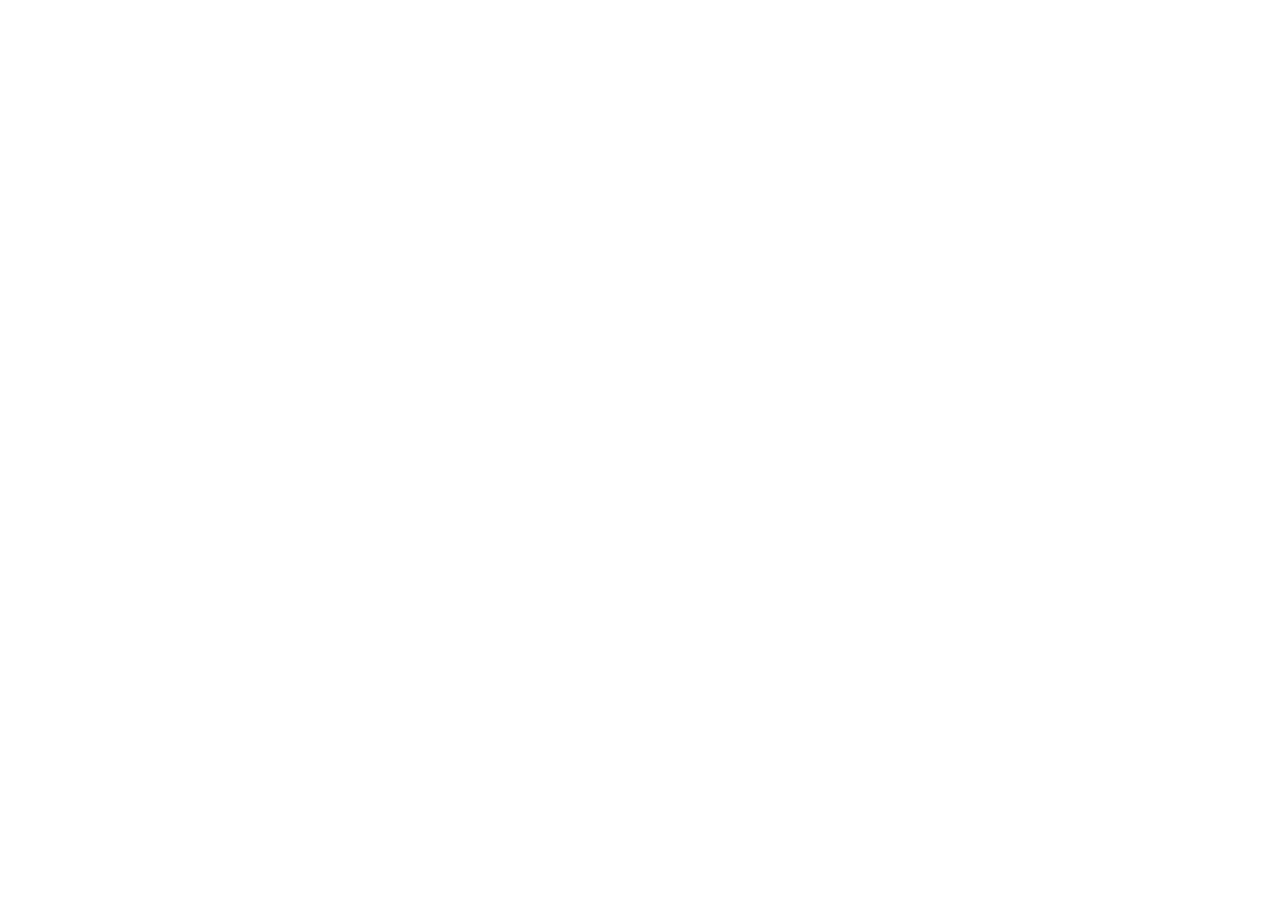
==== docs/index.html @ 5c98b1a0 "first add" ====
<!DOCTYPE html><html lang="ru"><head><meta charset="UTF-8"><meta name="viewport" content="width=device-width,initial-scale=1"><meta http-equiv="X-UA-Compatible" content="ie=edge"><title>Portfolio</title><meta name="title" content="Мое портфолио"><meta name="description" content="Здесь вы сможете ознакомиться с моими работами и узнать больше обо мне"><!-- Open Graph / Facebook --><meta property="og:type" content="website"><meta property="og:url" content="https://metatags.io/"><meta property="og:title" content="Мое портфолио"><meta property="og:description" content="Здесь вы сможете ознакомиться с моими работами и узнать больше обо мне"><meta property="og:image" content="https://metatags.io/assets/meta-tags-16a33a6a8531e519cc0936fbba0ad904e52d35f34a46c97a2c9f6f7dd7d336f2.png"><!-- Twitter --><meta property="twitter:card" content="summary_large_image"><meta property="twitter:url" content="https://metatags.io/"><meta property="twitter:title" content="Мое портфолио"><meta property="twitter:description" content="Здесь вы сможете ознакомиться с моими работами и узнать больше обо мне"><meta property="twitter:image" content="https://metatags.io/assets/meta-tags-16a33a6a8531e519cc0936fbba0ad904e52d35f34a46c97a2c9f6f7dd7d336f2.png"><!-- Favicon  --><link rel="apple-touch-icon" sizes="57x57" href="icons/favicon//apple-icon-57x57.png"><link rel="apple-touch-icon" sizes="60x60" href="icons/favicon//apple-icon-60x60.png"><link rel="apple-touch-icon" sizes="72x72" href="icons/favicon//apple-icon-72x72.png"><link rel="apple-touch-icon" sizes="76x76" href="icons/favicon//apple-icon-76x76.png"><link rel="apple-touch-icon" sizes="114x114" href="icons/favicon//apple-icon-114x114.png"><link rel="apple-touch-icon" sizes="120x120" href="icons/favicon//apple-icon-120x120.png"><link rel="apple-touch-icon" sizes="144x144" href="icons/favicon//apple-icon-144x144.png"><link rel="apple-touch-icon" sizes="152x152" href="icons/favicon//apple-icon-152x152.png"><link rel="apple-touch-icon" sizes="180x180" href="icons/favicon//apple-icon-180x180.png"><link rel="icon" type="image/png" sizes="192x192" href="icons/favicon//android-icon-192x192.png"><link rel="icon" type="image/png" sizes="32x32" href="icons/favicon//favicon-32x32.png"><link rel="icon" type="image/png" sizes="96x96" href="icons/favicon//favicon-96x96.png"><link rel="icon" type="image/png" sizes="16x16" href="icons/favicon//favicon-16x16.png"><link rel="manifest" href="icons/favicon//manifest.json"><meta name="msapplication-TileColor" content="#ffffff"><meta name="msapplication-TileImage" content="icons/favicon//ms-icon-144x144.png"><meta name="theme-color" content="#ffffff"><link rel="stylesheet" href="css/style.min.css"></head><body><script src="js/script.js"></script></body></html>
---- docs/css/style.min.css ----
/*!
 * Bootstrap Reboot v4.3.1 (https://getbootstrap.com/)
 * Copyright 2011-2019 The Bootstrap Authors
 * Copyright 2011-2019 Twitter, Inc.
 * Licensed under MIT (https://github.com/twbs/bootstrap/blob/master/LICENSE)
 * Forked from Normalize.css, licensed MIT (https://github.com/necolas/normalize.css/blob/master/LICENSE.md)
 */@import url(https://fonts.googleapis.com/css2?family=Poppins:wght@500;700&display=swap);*,::after,::before{box-sizing:border-box}html{font-family:sans-serif;line-height:1.15;-webkit-text-size-adjust:100%;-webkit-tap-highlight-color:transparent}article,aside,figcaption,figure,footer,header,hgroup,main,nav,section{display:block}body{margin:0;font-family:-apple-system,BlinkMacSystemFont,"Segoe UI",Roboto,"Helvetica Neue",Arial,"Noto Sans",sans-serif,"Apple Color Emoji","Segoe UI Emoji","Segoe UI Symbol","Noto Color Emoji";font-size:1rem;font-weight:400;line-height:1.5;color:#212529;text-align:left;background-color:#fff}[tabindex="-1"]:focus{outline:0!important}hr{box-sizing:content-box;height:0;overflow:visible}h1,h2,h3,h4,h5,h6{margin-top:0;margin-bottom:.5rem}p{margin-top:0;margin-bottom:1rem}abbr[data-original-title],abbr[title]{text-decoration:underline;-webkit-text-decoration:underline dotted;text-decoration:underline dotted;cursor:help;border-bottom:0;-webkit-text-decoration-skip-ink:none;text-decoration-skip-ink:none}address{margin-bottom:1rem;font-style:normal;line-height:inherit}dl,ol,ul{margin-top:0;margin-bottom:1rem}ol ol,ol ul,ul ol,ul ul{margin-bottom:0}dt{font-weight:700}dd{margin-bottom:.5rem;margin-left:0}blockquote{margin:0 0 1rem}b,strong{font-weight:bolder}small{font-size:80%}sub,sup{position:relative;font-size:75%;line-height:0;vertical-align:baseline}sub{bottom:-.25em}sup{top:-.5em}a{color:#007bff;text-decoration:none;background-color:transparent}a:hover{color:#0056b3;text-decoration:underline}a:not([href]):not([tabindex]){color:inherit;text-decoration:none}a:not([href]):not([tabindex]):focus,a:not([href]):not([tabindex]):hover{color:inherit;text-decoration:none}a:not([href]):not([tabindex]):focus{outline:0}code,kbd,pre,samp{font-family:SFMono-Regular,Menlo,Monaco,Consolas,"Liberation Mono","Courier New",monospace;font-size:1em}pre{margin-top:0;margin-bottom:1rem;overflow:auto}figure{margin:0 0 1rem}img{vertical-align:middle;border-style:none}svg{overflow:hidden;vertical-align:middle}table{border-collapse:collapse}caption{padding-top:.75rem;padding-bottom:.75rem;color:#6c757d;text-align:left;caption-side:bottom}th{text-align:inherit}label{display:inline-block;margin-bottom:.5rem}button{border-radius:0}button:focus{outline:1px dotted;outline:5px auto -webkit-focus-ring-color}button,input,optgroup,select,textarea{margin:0;font-family:inherit;font-size:inherit;line-height:inherit}button,input{overflow:visible}button,select{text-transform:none}select{word-wrap:normal}[type=button],[type=reset],[type=submit],button{-webkit-appearance:button}[type=button]:not(:disabled),[type=reset]:not(:disabled),[type=submit]:not(:disabled),button:not(:disabled){cursor:pointer}[type=button]::-moz-focus-inner,[type=reset]::-moz-focus-inner,[type=submit]::-moz-focus-inner,button::-moz-focus-inner{padding:0;border-style:none}input[type=checkbox],input[type=radio]{box-sizing:border-box;padding:0}input[type=date],input[type=datetime-local],input[type=month],input[type=time]{-webkit-appearance:listbox}textarea{overflow:auto;resize:vertical}fieldset{min-width:0;padding:0;margin:0;border:0}legend{display:block;width:100%;max-width:100%;padding:0;margin-bottom:.5rem;font-size:1.5rem;line-height:inherit;color:inherit;white-space:normal}progress{vertical-align:baseline}[type=number]::-webkit-inner-spin-button,[type=number]::-webkit-outer-spin-button{height:auto}[type=search]{outline-offset:-2px;-webkit-appearance:none}[type=search]::-webkit-search-decoration{-webkit-appearance:none}::-webkit-file-upload-button{font:inherit;-webkit-appearance:button}output{display:inline-block}summary{display:list-item;cursor:pointer}template{display:none}[hidden]{display:none!important}*{font-family:Poppins,sans-serif;margin:0;padding:0}
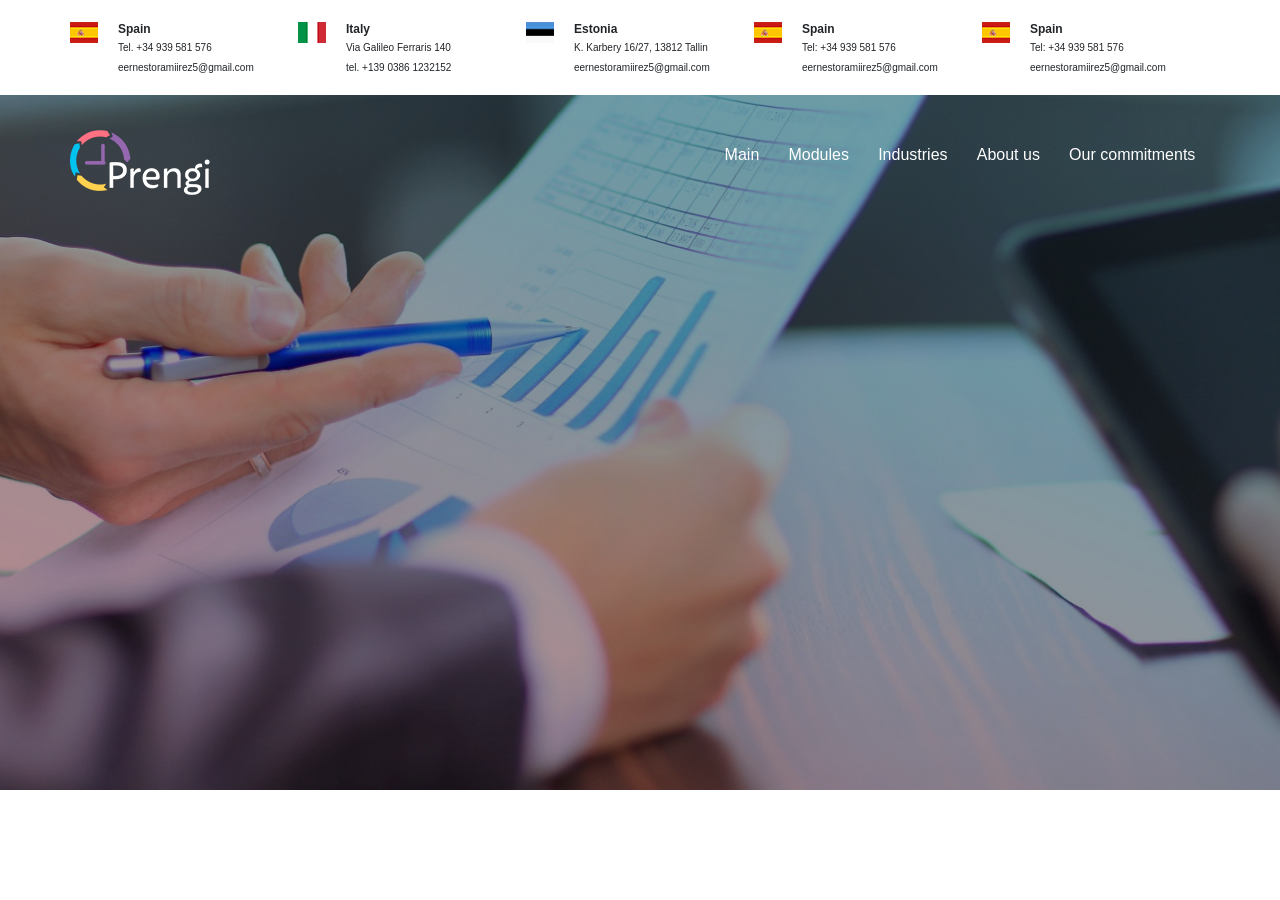
==== commit 641b51e7: "flags+headstart" ====
--- a/docs/index.html
+++ b/docs/index.html
@@ -1 +1 @@
-<!DOCTYPE html><html lang="ru"><head><meta charset="UTF-8"><meta name="viewport" content="width=device-width,initial-scale=1"><meta http-equiv="X-UA-Compatible" content="ie=edge"><title>Portfolio</title><meta name="title" content="Мое портфолио"><meta name="description" content="Здесь вы сможете ознакомиться с моими работами и узнать больше обо мне"><!-- Open Graph / Facebook --><meta property="og:type" content="website"><meta property="og:url" content="https://metatags.io/"><meta property="og:title" content="Мое портфолио"><meta property="og:description" content="Здесь вы сможете ознакомиться с моими работами и узнать больше обо мне"><meta property="og:image" content="https://metatags.io/assets/meta-tags-16a33a6a8531e519cc0936fbba0ad904e52d35f34a46c97a2c9f6f7dd7d336f2.png"><!-- Twitter --><meta property="twitter:card" content="summary_large_image"><meta property="twitter:url" content="https://metatags.io/"><meta property="twitter:title" content="Мое портфолио"><meta property="twitter:description" content="Здесь вы сможете ознакомиться с моими работами и узнать больше обо мне"><meta property="twitter:image" content="https://metatags.io/assets/meta-tags-16a33a6a8531e519cc0936fbba0ad904e52d35f34a46c97a2c9f6f7dd7d336f2.png"><!-- Favicon  --><link rel="apple-touch-icon" sizes="57x57" href="icons/favicon//apple-icon-57x57.png"><link rel="apple-touch-icon" sizes="60x60" href="icons/favicon//apple-icon-60x60.png"><link rel="apple-touch-icon" sizes="72x72" href="icons/favicon//apple-icon-72x72.png"><link rel="apple-touch-icon" sizes="76x76" href="icons/favicon//apple-icon-76x76.png"><link rel="apple-touch-icon" sizes="114x114" href="icons/favicon//apple-icon-114x114.png"><link rel="apple-touch-icon" sizes="120x120" href="icons/favicon//apple-icon-120x120.png"><link rel="apple-touch-icon" sizes="144x144" href="icons/favicon//apple-icon-144x144.png"><link rel="apple-touch-icon" sizes="152x152" href="icons/favicon//apple-icon-152x152.png"><link rel="apple-touch-icon" sizes="180x180" href="icons/favicon//apple-icon-180x180.png"><link rel="icon" type="image/png" sizes="192x192" href="icons/favicon//android-icon-192x192.png"><link rel="icon" type="image/png" sizes="32x32" href="icons/favicon//favicon-32x32.png"><link rel="icon" type="image/png" sizes="96x96" href="icons/favicon//favicon-96x96.png"><link rel="icon" type="image/png" sizes="16x16" href="icons/favicon//favicon-16x16.png"><link rel="manifest" href="icons/favicon//manifest.json"><meta name="msapplication-TileColor" content="#ffffff"><meta name="msapplication-TileImage" content="icons/favicon//ms-icon-144x144.png"><meta name="theme-color" content="#ffffff"><link rel="stylesheet" href="css/style.min.css"></head><body><script src="js/script.js"></script></body></html>+<!DOCTYPE html><html lang="ru"><head><meta charset="UTF-8"><meta name="viewport" content="width=device-width,initial-scale=1"><meta http-equiv="X-UA-Compatible" content="ie=edge"><title>Portfolio</title><meta name="title" content="Мое портфолио"><meta name="description" content="Здесь вы сможете ознакомиться с моими работами и узнать больше обо мне"><!-- Open Graph / Facebook --><meta property="og:type" content="website"><meta property="og:url" content="https://metatags.io/"><meta property="og:title" content="Мое портфолио"><meta property="og:description" content="Здесь вы сможете ознакомиться с моими работами и узнать больше обо мне"><meta property="og:image" content="https://metatags.io/assets/meta-tags-16a33a6a8531e519cc0936fbba0ad904e52d35f34a46c97a2c9f6f7dd7d336f2.png"><!-- Twitter --><meta property="twitter:card" content="summary_large_image"><meta property="twitter:url" content="https://metatags.io/"><meta property="twitter:title" content="Мое портфолио"><meta property="twitter:description" content="Здесь вы сможете ознакомиться с моими работами и узнать больше обо мне"><meta property="twitter:image" content="https://metatags.io/assets/meta-tags-16a33a6a8531e519cc0936fbba0ad904e52d35f34a46c97a2c9f6f7dd7d336f2.png"><!-- Favicon  --><link rel="apple-touch-icon" sizes="57x57" href="icons/favicon//apple-icon-57x57.png"><link rel="apple-touch-icon" sizes="60x60" href="icons/favicon//apple-icon-60x60.png"><link rel="apple-touch-icon" sizes="72x72" href="icons/favicon//apple-icon-72x72.png"><link rel="apple-touch-icon" sizes="76x76" href="icons/favicon//apple-icon-76x76.png"><link rel="apple-touch-icon" sizes="114x114" href="icons/favicon//apple-icon-114x114.png"><link rel="apple-touch-icon" sizes="120x120" href="icons/favicon//apple-icon-120x120.png"><link rel="apple-touch-icon" sizes="144x144" href="icons/favicon//apple-icon-144x144.png"><link rel="apple-touch-icon" sizes="152x152" href="icons/favicon//apple-icon-152x152.png"><link rel="apple-touch-icon" sizes="180x180" href="icons/favicon//apple-icon-180x180.png"><link rel="icon" type="image/png" sizes="192x192" href="icons/favicon//android-icon-192x192.png"><link rel="icon" type="image/png" sizes="32x32" href="icons/favicon//favicon-32x32.png"><link rel="icon" type="image/png" sizes="96x96" href="icons/favicon//favicon-96x96.png"><link rel="icon" type="image/png" sizes="16x16" href="icons/favicon//favicon-16x16.png"><link rel="manifest" href="icons/favicon//manifest.json"><meta name="msapplication-TileColor" content="#ffffff"><meta name="msapplication-TileImage" content="icons/favicon//ms-icon-144x144.png"><meta name="theme-color" content="#ffffff"><link rel="stylesheet" href="css/style.min.css"></head><body><section class="flags"><div class="container"><div class="flags__wrapper"><div class="flags__elem"><div class="flags__img"><img src="img/spain.png" alt="spain"></div><div class="flags__country">Spain</div><div class="flags__info">Tel. +34 939 581 576</div><div class="flags__contacts">eernestoramiirez5@gmail.com</div></div><div class="flags__elem"><div class="flags__img"><img src="img/italy.png" alt="Italy"></div><div class="flags__country">Italy</div><div class="flags__info">Via Galileo Ferraris 140</div><div class="flags__contacts">tel. +139 0386 1232152</div></div><div class="flags__elem"><div class="flags__img"><img src="img/estonia.png" alt="estonia"></div><div class="flags__country">Estonia</div><div class="flags__info">K. Karbery 16/27, 13812 Tallin</div><div class="flags__contacts">eernestoramiirez5@gmail.com</div></div><div class="flags__elem"><div class="flags__img"><img src="img/spain.png" alt="spain"></div><div class="flags__country">Spain</div><div class="flags__info">Tel: +34 939 581 576</div><div class="flags__contacts">eernestoramiirez5@gmail.com</div></div><div class="flags__elem"><div class="flags__img"><img src="img/spain.png" alt="spain"></div><div class="flags__country">Spain</div><div class="flags__info">Tel: +34 939 581 576</div><div class="flags__contacts">eernestoramiirez5@gmail.com</div></div></div></div></section><header class="header"><div class="container"><div class="header__menu"><div class="header__logo"><img src="img/logo.png" alt="logo"></div><ul class="header__nav"><li><a href="#">Main</a></li><li><a href="#">Modules</a></li><li><a href="#">Industries</a></li><li><a href="#">About us</a></li><li><a href="#">Our commitments</a></li></ul></div></div></header><script src="js/script.js"></script></body></html>
--- a/docs/css/style.min.css
+++ b/docs/css/style.min.css
@@ -4,4 +4,4 @@
  * Copyright 2011-2019 Twitter, Inc.
  * Licensed under MIT (https://github.com/twbs/bootstrap/blob/master/LICENSE)
  * Forked from Normalize.css, licensed MIT (https://github.com/necolas/normalize.css/blob/master/LICENSE.md)
- */@import url(https://fonts.googleapis.com/css2?family=Poppins:wght@500;700&display=swap);*,::after,::before{box-sizing:border-box}html{font-family:sans-serif;line-height:1.15;-webkit-text-size-adjust:100%;-webkit-tap-highlight-color:transparent}article,aside,figcaption,figure,footer,header,hgroup,main,nav,section{display:block}body{margin:0;font-family:-apple-system,BlinkMacSystemFont,"Segoe UI",Roboto,"Helvetica Neue",Arial,"Noto Sans",sans-serif,"Apple Color Emoji","Segoe UI Emoji","Segoe UI Symbol","Noto Color Emoji";font-size:1rem;font-weight:400;line-height:1.5;color:#212529;text-align:left;background-color:#fff}[tabindex="-1"]:focus{outline:0!important}hr{box-sizing:content-box;height:0;overflow:visible}h1,h2,h3,h4,h5,h6{margin-top:0;margin-bottom:.5rem}p{margin-top:0;margin-bottom:1rem}abbr[data-original-title],abbr[title]{text-decoration:underline;-webkit-text-decoration:underline dotted;text-decoration:underline dotted;cursor:help;border-bottom:0;-webkit-text-decoration-skip-ink:none;text-decoration-skip-ink:none}address{margin-bottom:1rem;font-style:normal;line-height:inherit}dl,ol,ul{margin-top:0;margin-bottom:1rem}ol ol,ol ul,ul ol,ul ul{margin-bottom:0}dt{font-weight:700}dd{margin-bottom:.5rem;margin-left:0}blockquote{margin:0 0 1rem}b,strong{font-weight:bolder}small{font-size:80%}sub,sup{position:relative;font-size:75%;line-height:0;vertical-align:baseline}sub{bottom:-.25em}sup{top:-.5em}a{color:#007bff;text-decoration:none;background-color:transparent}a:hover{color:#0056b3;text-decoration:underline}a:not([href]):not([tabindex]){color:inherit;text-decoration:none}a:not([href]):not([tabindex]):focus,a:not([href]):not([tabindex]):hover{color:inherit;text-decoration:none}a:not([href]):not([tabindex]):focus{outline:0}code,kbd,pre,samp{font-family:SFMono-Regular,Menlo,Monaco,Consolas,"Liberation Mono","Courier New",monospace;font-size:1em}pre{margin-top:0;margin-bottom:1rem;overflow:auto}figure{margin:0 0 1rem}img{vertical-align:middle;border-style:none}svg{overflow:hidden;vertical-align:middle}table{border-collapse:collapse}caption{padding-top:.75rem;padding-bottom:.75rem;color:#6c757d;text-align:left;caption-side:bottom}th{text-align:inherit}label{display:inline-block;margin-bottom:.5rem}button{border-radius:0}button:focus{outline:1px dotted;outline:5px auto -webkit-focus-ring-color}button,input,optgroup,select,textarea{margin:0;font-family:inherit;font-size:inherit;line-height:inherit}button,input{overflow:visible}button,select{text-transform:none}select{word-wrap:normal}[type=button],[type=reset],[type=submit],button{-webkit-appearance:button}[type=button]:not(:disabled),[type=reset]:not(:disabled),[type=submit]:not(:disabled),button:not(:disabled){cursor:pointer}[type=button]::-moz-focus-inner,[type=reset]::-moz-focus-inner,[type=submit]::-moz-focus-inner,button::-moz-focus-inner{padding:0;border-style:none}input[type=checkbox],input[type=radio]{box-sizing:border-box;padding:0}input[type=date],input[type=datetime-local],input[type=month],input[type=time]{-webkit-appearance:listbox}textarea{overflow:auto;resize:vertical}fieldset{min-width:0;padding:0;margin:0;border:0}legend{display:block;width:100%;max-width:100%;padding:0;margin-bottom:.5rem;font-size:1.5rem;line-height:inherit;color:inherit;white-space:normal}progress{vertical-align:baseline}[type=number]::-webkit-inner-spin-button,[type=number]::-webkit-outer-spin-button{height:auto}[type=search]{outline-offset:-2px;-webkit-appearance:none}[type=search]::-webkit-search-decoration{-webkit-appearance:none}::-webkit-file-upload-button{font:inherit;-webkit-appearance:button}output{display:inline-block}summary{display:list-item;cursor:pointer}template{display:none}[hidden]{display:none!important}*{font-family:Poppins,sans-serif;margin:0;padding:0}+ */@import url(https://fonts.googleapis.com/css2?family=Kanit:ital,wght@0,300;0,800;1,500&display=swap);*,::after,::before{box-sizing:border-box}html{font-family:sans-serif;line-height:1.15;-webkit-text-size-adjust:100%;-webkit-tap-highlight-color:transparent}article,aside,figcaption,figure,footer,header,hgroup,main,nav,section{display:block}body{margin:0;font-family:-apple-system,BlinkMacSystemFont,"Segoe UI",Roboto,"Helvetica Neue",Arial,"Noto Sans",sans-serif,"Apple Color Emoji","Segoe UI Emoji","Segoe UI Symbol","Noto Color Emoji";font-size:1rem;font-weight:400;line-height:1.5;color:#212529;text-align:left;background-color:#fff}[tabindex="-1"]:focus{outline:0!important}hr{box-sizing:content-box;height:0;overflow:visible}h1,h2,h3,h4,h5,h6{margin-top:0;margin-bottom:.5rem}p{margin-top:0;margin-bottom:1rem}abbr[data-original-title],abbr[title]{text-decoration:underline;-webkit-text-decoration:underline dotted;text-decoration:underline dotted;cursor:help;border-bottom:0;-webkit-text-decoration-skip-ink:none;text-decoration-skip-ink:none}address{margin-bottom:1rem;font-style:normal;line-height:inherit}dl,ol,ul{margin-top:0;margin-bottom:1rem}ol ol,ol ul,ul ol,ul ul{margin-bottom:0}dt{font-weight:700}dd{margin-bottom:.5rem;margin-left:0}blockquote{margin:0 0 1rem}b,strong{font-weight:bolder}small{font-size:80%}sub,sup{position:relative;font-size:75%;line-height:0;vertical-align:baseline}sub{bottom:-.25em}sup{top:-.5em}a{color:#007bff;text-decoration:none;background-color:transparent}a:hover{color:#0056b3;text-decoration:underline}a:not([href]):not([tabindex]){color:inherit;text-decoration:none}a:not([href]):not([tabindex]):focus,a:not([href]):not([tabindex]):hover{color:inherit;text-decoration:none}a:not([href]):not([tabindex]):focus{outline:0}code,kbd,pre,samp{font-family:SFMono-Regular,Menlo,Monaco,Consolas,"Liberation Mono","Courier New",monospace;font-size:1em}pre{margin-top:0;margin-bottom:1rem;overflow:auto}figure{margin:0 0 1rem}img{vertical-align:middle;border-style:none}svg{overflow:hidden;vertical-align:middle}table{border-collapse:collapse}caption{padding-top:.75rem;padding-bottom:.75rem;color:#6c757d;text-align:left;caption-side:bottom}th{text-align:inherit}label{display:inline-block;margin-bottom:.5rem}button{border-radius:0}button:focus{outline:1px dotted;outline:5px auto -webkit-focus-ring-color}button,input,optgroup,select,textarea{margin:0;font-family:inherit;font-size:inherit;line-height:inherit}button,input{overflow:visible}button,select{text-transform:none}select{word-wrap:normal}[type=button],[type=reset],[type=submit],button{-webkit-appearance:button}[type=button]:not(:disabled),[type=reset]:not(:disabled),[type=submit]:not(:disabled),button:not(:disabled){cursor:pointer}[type=button]::-moz-focus-inner,[type=reset]::-moz-focus-inner,[type=submit]::-moz-focus-inner,button::-moz-focus-inner{padding:0;border-style:none}input[type=checkbox],input[type=radio]{box-sizing:border-box;padding:0}input[type=date],input[type=datetime-local],input[type=month],input[type=time]{-webkit-appearance:listbox}textarea{overflow:auto;resize:vertical}fieldset{min-width:0;padding:0;margin:0;border:0}legend{display:block;width:100%;max-width:100%;padding:0;margin-bottom:.5rem;font-size:1.5rem;line-height:inherit;color:inherit;white-space:normal}progress{vertical-align:baseline}[type=number]::-webkit-inner-spin-button,[type=number]::-webkit-outer-spin-button{height:auto}[type=search]{outline-offset:-2px;-webkit-appearance:none}[type=search]::-webkit-search-decoration{-webkit-appearance:none}::-webkit-file-upload-button{font:inherit;-webkit-appearance:button}output{display:inline-block}summary{display:list-item;cursor:pointer}template{display:none}[hidden]{display:none!important}*{font-family:Kanit,sans-serif;margin:0;padding:0}*{font-family:Poppins,sans-serif;margin:0;padding:0}.container{width:1140px;margin:0 auto}.flags{min-height:85px;padding:20px 0}.flags__wrapper{display:grid;grid-template-columns:repeat(5,1fr)}.flags__elem{display:grid;grid-template-columns:repeat(2,auto);grid-template-rows:repeat(2,10px);gap:10px 20px;-webkit-box-pack:left;justify-content:left}.flags__img{grid-row:1/4;align-self:baseline}.flags__country{font-weight:800;font-size:12px}.flags__info{font-size:10px}.flags__contacts{font-size:10px}.header{min-height:695px;background:url(../img/header_bg.png) center center/cover;padding:35px 0 190px 0}.header__menu{display:-webkit-box;display:flex;-webkit-box-pack:justify;justify-content:space-between;-webkit-box-align:center;align-items:center}.header__nav{display:-webkit-box;display:flex;width:500px;justify-content:space-around}.header__nav li{list-style-type:none}.header__nav li a{text-decoration:none;color:#fff}
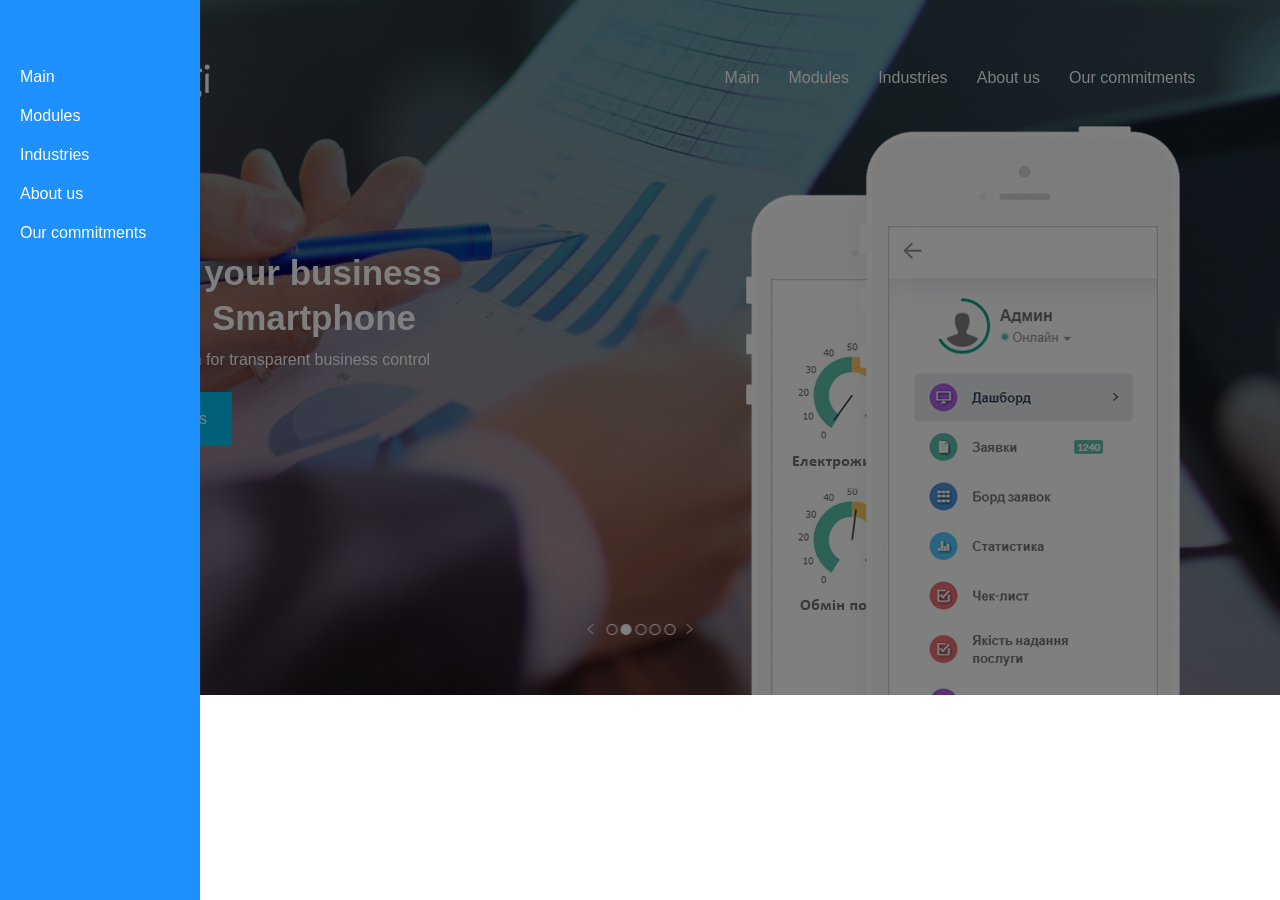
==== commit f52ab64d: "menuoverlayadap" ====
--- a/docs/index.html
+++ b/docs/index.html
@@ -1 +1,36 @@
-<!DOCTYPE html><html lang="ru"><head><meta charset="UTF-8"><meta name="viewport" content="width=device-width,initial-scale=1"><meta http-equiv="X-UA-Compatible" content="ie=edge"><title>Portfolio</title><meta name="title" content="Мое портфолио"><meta name="description" content="Здесь вы сможете ознакомиться с моими работами и узнать больше обо мне"><!-- Open Graph / Facebook --><meta property="og:type" content="website"><meta property="og:url" content="https://metatags.io/"><meta property="og:title" content="Мое портфолио"><meta property="og:description" content="Здесь вы сможете ознакомиться с моими работами и узнать больше обо мне"><meta property="og:image" content="https://metatags.io/assets/meta-tags-16a33a6a8531e519cc0936fbba0ad904e52d35f34a46c97a2c9f6f7dd7d336f2.png"><!-- Twitter --><meta property="twitter:card" content="summary_large_image"><meta property="twitter:url" content="https://metatags.io/"><meta property="twitter:title" content="Мое портфолио"><meta property="twitter:description" content="Здесь вы сможете ознакомиться с моими работами и узнать больше обо мне"><meta property="twitter:image" content="https://metatags.io/assets/meta-tags-16a33a6a8531e519cc0936fbba0ad904e52d35f34a46c97a2c9f6f7dd7d336f2.png"><!-- Favicon  --><link rel="apple-touch-icon" sizes="57x57" href="icons/favicon//apple-icon-57x57.png"><link rel="apple-touch-icon" sizes="60x60" href="icons/favicon//apple-icon-60x60.png"><link rel="apple-touch-icon" sizes="72x72" href="icons/favicon//apple-icon-72x72.png"><link rel="apple-touch-icon" sizes="76x76" href="icons/favicon//apple-icon-76x76.png"><link rel="apple-touch-icon" sizes="114x114" href="icons/favicon//apple-icon-114x114.png"><link rel="apple-touch-icon" sizes="120x120" href="icons/favicon//apple-icon-120x120.png"><link rel="apple-touch-icon" sizes="144x144" href="icons/favicon//apple-icon-144x144.png"><link rel="apple-touch-icon" sizes="152x152" href="icons/favicon//apple-icon-152x152.png"><link rel="apple-touch-icon" sizes="180x180" href="icons/favicon//apple-icon-180x180.png"><link rel="icon" type="image/png" sizes="192x192" href="icons/favicon//android-icon-192x192.png"><link rel="icon" type="image/png" sizes="32x32" href="icons/favicon//favicon-32x32.png"><link rel="icon" type="image/png" sizes="96x96" href="icons/favicon//favicon-96x96.png"><link rel="icon" type="image/png" sizes="16x16" href="icons/favicon//favicon-16x16.png"><link rel="manifest" href="icons/favicon//manifest.json"><meta name="msapplication-TileColor" content="#ffffff"><meta name="msapplication-TileImage" content="icons/favicon//ms-icon-144x144.png"><meta name="theme-color" content="#ffffff"><link rel="stylesheet" href="css/style.min.css"></head><body><section class="flags"><div class="container"><div class="flags__wrapper"><div class="flags__elem"><div class="flags__img"><img src="img/spain.png" alt="spain"></div><div class="flags__country">Spain</div><div class="flags__info">Tel. +34 939 581 576</div><div class="flags__contacts">eernestoramiirez5@gmail.com</div></div><div class="flags__elem"><div class="flags__img"><img src="img/italy.png" alt="Italy"></div><div class="flags__country">Italy</div><div class="flags__info">Via Galileo Ferraris 140</div><div class="flags__contacts">tel. +139 0386 1232152</div></div><div class="flags__elem"><div class="flags__img"><img src="img/estonia.png" alt="estonia"></div><div class="flags__country">Estonia</div><div class="flags__info">K. Karbery 16/27, 13812 Tallin</div><div class="flags__contacts">eernestoramiirez5@gmail.com</div></div><div class="flags__elem"><div class="flags__img"><img src="img/spain.png" alt="spain"></div><div class="flags__country">Spain</div><div class="flags__info">Tel: +34 939 581 576</div><div class="flags__contacts">eernestoramiirez5@gmail.com</div></div><div class="flags__elem"><div class="flags__img"><img src="img/spain.png" alt="spain"></div><div class="flags__country">Spain</div><div class="flags__info">Tel: +34 939 581 576</div><div class="flags__contacts">eernestoramiirez5@gmail.com</div></div></div></div></section><header class="header"><div class="container"><div class="header__menu"><div class="header__logo"><img src="img/logo.png" alt="logo"></div><ul class="header__nav"><li><a href="#">Main</a></li><li><a href="#">Modules</a></li><li><a href="#">Industries</a></li><li><a href="#">About us</a></li><li><a href="#">Our commitments</a></li></ul></div></div></header><script src="js/script.js"></script></body></html>+<!DOCTYPE html><html lang="ru"><head><meta charset="UTF-8"><meta name="viewport" content="width=device-width,initial-scale=1"><meta http-equiv="X-UA-Compatible" content="ie=edge"><title>Portfolio</title><meta name="title" content="Мое портфолио"><meta name="description" content="Здесь вы сможете ознакомиться с моими работами и узнать больше обо мне"><!-- Open Graph / Facebook --><meta property="og:type" content="website"><meta property="og:url" content="https://metatags.io/"><meta property="og:title" content="Мое портфолио"><meta property="og:description" content="Здесь вы сможете ознакомиться с моими работами и узнать больше обо мне"><meta property="og:image" content="https://metatags.io/assets/meta-tags-16a33a6a8531e519cc0936fbba0ad904e52d35f34a46c97a2c9f6f7dd7d336f2.png"><!-- Twitter --><meta property="twitter:card" content="summary_large_image"><meta property="twitter:url" content="https://metatags.io/"><meta property="twitter:title" content="Мое портфолио"><meta property="twitter:description" content="Здесь вы сможете ознакомиться с моими работами и узнать больше обо мне"><meta property="twitter:image" content="https://metatags.io/assets/meta-tags-16a33a6a8531e519cc0936fbba0ad904e52d35f34a46c97a2c9f6f7dd7d336f2.png"><!-- Favicon  --><link rel="apple-touch-icon" sizes="57x57" href="icons/favicon//apple-icon-57x57.png"><link rel="apple-touch-icon" sizes="60x60" href="icons/favicon//apple-icon-60x60.png"><link rel="apple-touch-icon" sizes="72x72" href="icons/favicon//apple-icon-72x72.png"><link rel="apple-touch-icon" sizes="76x76" href="icons/favicon//apple-icon-76x76.png"><link rel="apple-touch-icon" sizes="114x114" href="icons/favicon//apple-icon-114x114.png"><link rel="apple-touch-icon" sizes="120x120" href="icons/favicon//apple-icon-120x120.png"><link rel="apple-touch-icon" sizes="144x144" href="icons/favicon//apple-icon-144x144.png"><link rel="apple-touch-icon" sizes="152x152" href="icons/favicon//apple-icon-152x152.png"><link rel="apple-touch-icon" sizes="180x180" href="icons/favicon//apple-icon-180x180.png"><link rel="icon" type="image/png" sizes="192x192" href="icons/favicon//android-icon-192x192.png"><link rel="icon" type="image/png" sizes="32x32" href="icons/favicon//favicon-32x32.png"><link rel="icon" type="image/png" sizes="96x96" href="icons/favicon//favicon-96x96.png"><link rel="icon" type="image/png" sizes="16x16" href="icons/favicon//favicon-16x16.png"><link rel="manifest" href="icons/favicon//manifest.json"><meta name="msapplication-TileColor" content="#ffffff"><meta name="msapplication-TileImage" content="icons/favicon//ms-icon-144x144.png"><meta name="theme-color" content="#ffffff"><link rel="stylesheet" href="css/style.min.css"></head><body><!-- <section class="flags">
+        <div class="container">
+            <div class="flags__wrapper">
+                <div class="flags__elem">
+                    <div class="flags__img"><img src="img/spain.png" alt="spain"></div>
+                    <div class="flags__country">Spain</div>
+                    <div class="flags__info">Tel. +34 939 581 576</div>
+                    <div class="flags__contacts">eernestoramiirez5@gmail.com</div>
+                </div>
+                <div class="flags__elem">
+                    <div class="flags__img"><img src="img/italy.png" alt="Italy"></div>
+                    <div class="flags__country">Italy</div>
+                    <div class="flags__info">Via Galileo Ferraris 140</div>
+                    <div class="flags__contacts">tel. +139 0386 1232152 </div>
+                </div>
+                <div class="flags__elem">
+                    <div class="flags__img"><img src="img/estonia.png" alt="estonia"></div>
+                    <div class="flags__country">Estonia</div>
+                    <div class="flags__info">K. Karbery 16/27, 13812 Tallin</div>
+                    <div class="flags__contacts">eernestoramiirez5@gmail.com</div>
+                </div>
+                <div class="flags__elem">
+                    <div class="flags__img"><img src="img/great_britain.png" alt="spain"></div>
+                    <div class="flags__country">Great Britain</div>
+                    <div class="flags__info">E20LP </div>
+                    <div class="flags__contacts">tel. +44 750 109 55 29</div>
+                </div>
+                <div class="flags__elem">
+                    <div class="flags__img"><img src="img/spain.png" alt="spain"></div>
+                    <div class="flags__country">Spain</div>
+                    <div class="flags__info">Tel: +34 939 581 576</div>
+                    <div class="flags__contacts">eernestoramiirez5@gmail.com</div>
+                </div>
+            </div>
+        </div>
+    </section> --><header class="header"><div class="deli"><div class="deli__div"></div><div class="deli__div"></div><div class="deli__div"></div></div><div class="menu__overlay"><div class="menu__wrapper"><ul class="menu__nav"><li><a href="#">Main</a></li><li><a href="#">Modules</a></li><li><a href="#">Industries</a></li><li><a href="#">About us</a></li><li><a href="#">Our commitments</a></li></ul></div></div><div class="container"><div class="header__menu"><div class="header__logo"><img src="img/logo.png" alt="logo"></div><ul class="header__nav"><li><a href="#">Main</a></li><li><a href="#">Modules</a></li><li><a href="#">Industries</a></li><li><a href="#">About us</a></li><li><a href="#">Our commitments</a></li></ul></div><div class="header__info"><h2 class="header__title">Control your business through Smartphone</h2><div class="header__subtitle">Prengi - a platform for transparent business control</div><button class="header__btn">Receive access</button></div><img src="img/phones.png" alt="Phones" class="header__phones"> <img src="img/slider_dots.png" alt="Dots" class="header__dots"></div></header><script src="js/script.js"></script></body></html>
--- a/docs/css/style.min.css
+++ b/docs/css/style.min.css
@@ -4,4 +4,4 @@
  * Copyright 2011-2019 Twitter, Inc.
  * Licensed under MIT (https://github.com/twbs/bootstrap/blob/master/LICENSE)
  * Forked from Normalize.css, licensed MIT (https://github.com/necolas/normalize.css/blob/master/LICENSE.md)
- */@import url(https://fonts.googleapis.com/css2?family=Kanit:ital,wght@0,300;0,800;1,500&display=swap);*,::after,::before{box-sizing:border-box}html{font-family:sans-serif;line-height:1.15;-webkit-text-size-adjust:100%;-webkit-tap-highlight-color:transparent}article,aside,figcaption,figure,footer,header,hgroup,main,nav,section{display:block}body{margin:0;font-family:-apple-system,BlinkMacSystemFont,"Segoe UI",Roboto,"Helvetica Neue",Arial,"Noto Sans",sans-serif,"Apple Color Emoji","Segoe UI Emoji","Segoe UI Symbol","Noto Color Emoji";font-size:1rem;font-weight:400;line-height:1.5;color:#212529;text-align:left;background-color:#fff}[tabindex="-1"]:focus{outline:0!important}hr{box-sizing:content-box;height:0;overflow:visible}h1,h2,h3,h4,h5,h6{margin-top:0;margin-bottom:.5rem}p{margin-top:0;margin-bottom:1rem}abbr[data-original-title],abbr[title]{text-decoration:underline;-webkit-text-decoration:underline dotted;text-decoration:underline dotted;cursor:help;border-bottom:0;-webkit-text-decoration-skip-ink:none;text-decoration-skip-ink:none}address{margin-bottom:1rem;font-style:normal;line-height:inherit}dl,ol,ul{margin-top:0;margin-bottom:1rem}ol ol,ol ul,ul ol,ul ul{margin-bottom:0}dt{font-weight:700}dd{margin-bottom:.5rem;margin-left:0}blockquote{margin:0 0 1rem}b,strong{font-weight:bolder}small{font-size:80%}sub,sup{position:relative;font-size:75%;line-height:0;vertical-align:baseline}sub{bottom:-.25em}sup{top:-.5em}a{color:#007bff;text-decoration:none;background-color:transparent}a:hover{color:#0056b3;text-decoration:underline}a:not([href]):not([tabindex]){color:inherit;text-decoration:none}a:not([href]):not([tabindex]):focus,a:not([href]):not([tabindex]):hover{color:inherit;text-decoration:none}a:not([href]):not([tabindex]):focus{outline:0}code,kbd,pre,samp{font-family:SFMono-Regular,Menlo,Monaco,Consolas,"Liberation Mono","Courier New",monospace;font-size:1em}pre{margin-top:0;margin-bottom:1rem;overflow:auto}figure{margin:0 0 1rem}img{vertical-align:middle;border-style:none}svg{overflow:hidden;vertical-align:middle}table{border-collapse:collapse}caption{padding-top:.75rem;padding-bottom:.75rem;color:#6c757d;text-align:left;caption-side:bottom}th{text-align:inherit}label{display:inline-block;margin-bottom:.5rem}button{border-radius:0}button:focus{outline:1px dotted;outline:5px auto -webkit-focus-ring-color}button,input,optgroup,select,textarea{margin:0;font-family:inherit;font-size:inherit;line-height:inherit}button,input{overflow:visible}button,select{text-transform:none}select{word-wrap:normal}[type=button],[type=reset],[type=submit],button{-webkit-appearance:button}[type=button]:not(:disabled),[type=reset]:not(:disabled),[type=submit]:not(:disabled),button:not(:disabled){cursor:pointer}[type=button]::-moz-focus-inner,[type=reset]::-moz-focus-inner,[type=submit]::-moz-focus-inner,button::-moz-focus-inner{padding:0;border-style:none}input[type=checkbox],input[type=radio]{box-sizing:border-box;padding:0}input[type=date],input[type=datetime-local],input[type=month],input[type=time]{-webkit-appearance:listbox}textarea{overflow:auto;resize:vertical}fieldset{min-width:0;padding:0;margin:0;border:0}legend{display:block;width:100%;max-width:100%;padding:0;margin-bottom:.5rem;font-size:1.5rem;line-height:inherit;color:inherit;white-space:normal}progress{vertical-align:baseline}[type=number]::-webkit-inner-spin-button,[type=number]::-webkit-outer-spin-button{height:auto}[type=search]{outline-offset:-2px;-webkit-appearance:none}[type=search]::-webkit-search-decoration{-webkit-appearance:none}::-webkit-file-upload-button{font:inherit;-webkit-appearance:button}output{display:inline-block}summary{display:list-item;cursor:pointer}template{display:none}[hidden]{display:none!important}*{font-family:Kanit,sans-serif;margin:0;padding:0}*{font-family:Poppins,sans-serif;margin:0;padding:0}.container{width:1140px;margin:0 auto}.flags{min-height:85px;padding:20px 0}.flags__wrapper{display:grid;grid-template-columns:repeat(5,1fr)}.flags__elem{display:grid;grid-template-columns:repeat(2,auto);grid-template-rows:repeat(2,10px);gap:10px 20px;-webkit-box-pack:left;justify-content:left}.flags__img{grid-row:1/4;align-self:baseline}.flags__country{font-weight:800;font-size:12px}.flags__info{font-size:10px}.flags__contacts{font-size:10px}.header{min-height:695px;background:url(../img/header_bg.png) center center/cover;padding:35px 0 190px 0}.header__menu{display:-webkit-box;display:flex;-webkit-box-pack:justify;justify-content:space-between;-webkit-box-align:center;align-items:center}.header__nav{display:-webkit-box;display:flex;width:500px;justify-content:space-around}.header__nav li{list-style-type:none}.header__nav li a{text-decoration:none;color:#fff}+ */@import url(https://fonts.googleapis.com/css2?family=Kanit:ital,wght@0,300;0,800;1,500&display=swap);*,::after,::before{box-sizing:border-box}html{font-family:sans-serif;line-height:1.15;-webkit-text-size-adjust:100%;-webkit-tap-highlight-color:transparent}article,aside,figcaption,figure,footer,header,hgroup,main,nav,section{display:block}body{margin:0;font-family:-apple-system,BlinkMacSystemFont,"Segoe UI",Roboto,"Helvetica Neue",Arial,"Noto Sans",sans-serif,"Apple Color Emoji","Segoe UI Emoji","Segoe UI Symbol","Noto Color Emoji";font-size:1rem;font-weight:400;line-height:1.5;color:#212529;text-align:left;background-color:#fff}[tabindex="-1"]:focus{outline:0!important}hr{box-sizing:content-box;height:0;overflow:visible}h1,h2,h3,h4,h5,h6{margin-top:0;margin-bottom:.5rem}p{margin-top:0;margin-bottom:1rem}abbr[data-original-title],abbr[title]{text-decoration:underline;-webkit-text-decoration:underline dotted;text-decoration:underline dotted;cursor:help;border-bottom:0;-webkit-text-decoration-skip-ink:none;text-decoration-skip-ink:none}address{margin-bottom:1rem;font-style:normal;line-height:inherit}dl,ol,ul{margin-top:0;margin-bottom:1rem}ol ol,ol ul,ul ol,ul ul{margin-bottom:0}dt{font-weight:700}dd{margin-bottom:.5rem;margin-left:0}blockquote{margin:0 0 1rem}b,strong{font-weight:bolder}small{font-size:80%}sub,sup{position:relative;font-size:75%;line-height:0;vertical-align:baseline}sub{bottom:-.25em}sup{top:-.5em}a{color:#007bff;text-decoration:none;background-color:transparent}a:hover{color:#0056b3;text-decoration:underline}a:not([href]):not([tabindex]){color:inherit;text-decoration:none}a:not([href]):not([tabindex]):focus,a:not([href]):not([tabindex]):hover{color:inherit;text-decoration:none}a:not([href]):not([tabindex]):focus{outline:0}code,kbd,pre,samp{font-family:SFMono-Regular,Menlo,Monaco,Consolas,"Liberation Mono","Courier New",monospace;font-size:1em}pre{margin-top:0;margin-bottom:1rem;overflow:auto}figure{margin:0 0 1rem}img{vertical-align:middle;border-style:none}svg{overflow:hidden;vertical-align:middle}table{border-collapse:collapse}caption{padding-top:.75rem;padding-bottom:.75rem;color:#6c757d;text-align:left;caption-side:bottom}th{text-align:inherit}label{display:inline-block;margin-bottom:.5rem}button{border-radius:0}button:focus{outline:1px dotted;outline:5px auto -webkit-focus-ring-color}button,input,optgroup,select,textarea{margin:0;font-family:inherit;font-size:inherit;line-height:inherit}button,input{overflow:visible}button,select{text-transform:none}select{word-wrap:normal}[type=button],[type=reset],[type=submit],button{-webkit-appearance:button}[type=button]:not(:disabled),[type=reset]:not(:disabled),[type=submit]:not(:disabled),button:not(:disabled){cursor:pointer}[type=button]::-moz-focus-inner,[type=reset]::-moz-focus-inner,[type=submit]::-moz-focus-inner,button::-moz-focus-inner{padding:0;border-style:none}input[type=checkbox],input[type=radio]{box-sizing:border-box;padding:0}input[type=date],input[type=datetime-local],input[type=month],input[type=time]{-webkit-appearance:listbox}textarea{overflow:auto;resize:vertical}fieldset{min-width:0;padding:0;margin:0;border:0}legend{display:block;width:100%;max-width:100%;padding:0;margin-bottom:.5rem;font-size:1.5rem;line-height:inherit;color:inherit;white-space:normal}progress{vertical-align:baseline}[type=number]::-webkit-inner-spin-button,[type=number]::-webkit-outer-spin-button{height:auto}[type=search]{outline-offset:-2px;-webkit-appearance:none}[type=search]::-webkit-search-decoration{-webkit-appearance:none}::-webkit-file-upload-button{font:inherit;-webkit-appearance:button}output{display:inline-block}summary{display:list-item;cursor:pointer}template{display:none}[hidden]{display:none!important}*{font-family:Kanit,sans-serif;margin:0;padding:0}*{font-family:Poppins,sans-serif;margin:0;padding:0}.container{max-width:1140px;margin:0 auto}.flags{min-height:85px;padding:20px 0}.flags__wrapper{display:grid;grid-template-columns:repeat(5,200px);-webkit-box-pack:justify;justify-content:space-between;padding:0 20px}.flags__elem{display:grid;grid-template-columns:repeat(2,auto);grid-template-rows:repeat(2,10px);gap:10px 20px;-webkit-box-pack:left;justify-content:left}.flags__img{grid-row:1/4;align-self:baseline}.flags__country{font-weight:800;font-size:12px}.flags__info{font-size:10px}.flags__contacts{font-size:10px}.header{min-height:695px;background:url(../img/header_bg.png) center center/cover;padding:35px 0 190px 0;position:relative}.header__menu{display:-webkit-box;display:flex;-webkit-box-pack:justify;justify-content:space-between;-webkit-box-align:end;align-items:flex-end}.header__nav{display:-webkit-box;display:flex;width:500px;justify-content:space-around;margin-bottom:10px}.header__nav li{list-style-type:none}.header__nav li a{text-decoration:none;color:#fff}.header__nav li a:hover{color:#00c2f0}.header__info{color:#fff;width:500px;margin-top:150px}.header__title{font-weight:800;font-size:35px;line-height:45px}.header__subtitle{font-weight:500}.header__btn{color:#fff;background-color:#00c2f0;border:none;padding:15px 25px;margin-top:20px}.header__btn:hover{background-color:#1e90ff}.header__phones{display:block;position:absolute;bottom:0;right:100px}.header__dots{position:absolute;left:50%;bottom:60px;-webkit-transform:translateX(-50%);transform:translateX(-50%)}.menu__overlay{width:100%;height:100%;background-color:rgba(0,0,0,.5);position:absolute;top:0;z-index:20}.menu__wrapper{background-color:#1e90ff;height:100%;width:200px;position:fixed}.menu__nav{padding:50px 20px}.menu__nav li{list-style-type:none;margin-top:15px}.menu__nav li a{color:#fff}.deli{width:40px;height:30px;position:absolute;right:30px;top:30px;display:-webkit-box;display:flex;-webkit-box-pack:justify;justify-content:space-between;-webkit-box-orient:vertical;-webkit-box-direction:normal;flex-direction:column;display:none}.deli__div{width:100%;height:3px;background-color:#fff}.active{display:block}@media (max-width:1200px){.flags{display:none}.header .header__phones{display:none}.header .header__info{margin:150px auto 0 auto}.container{padding:0 15px}}@media (max-width:768px){.header__nav{display:none}.deli{display:-webkit-box;display:flex}}
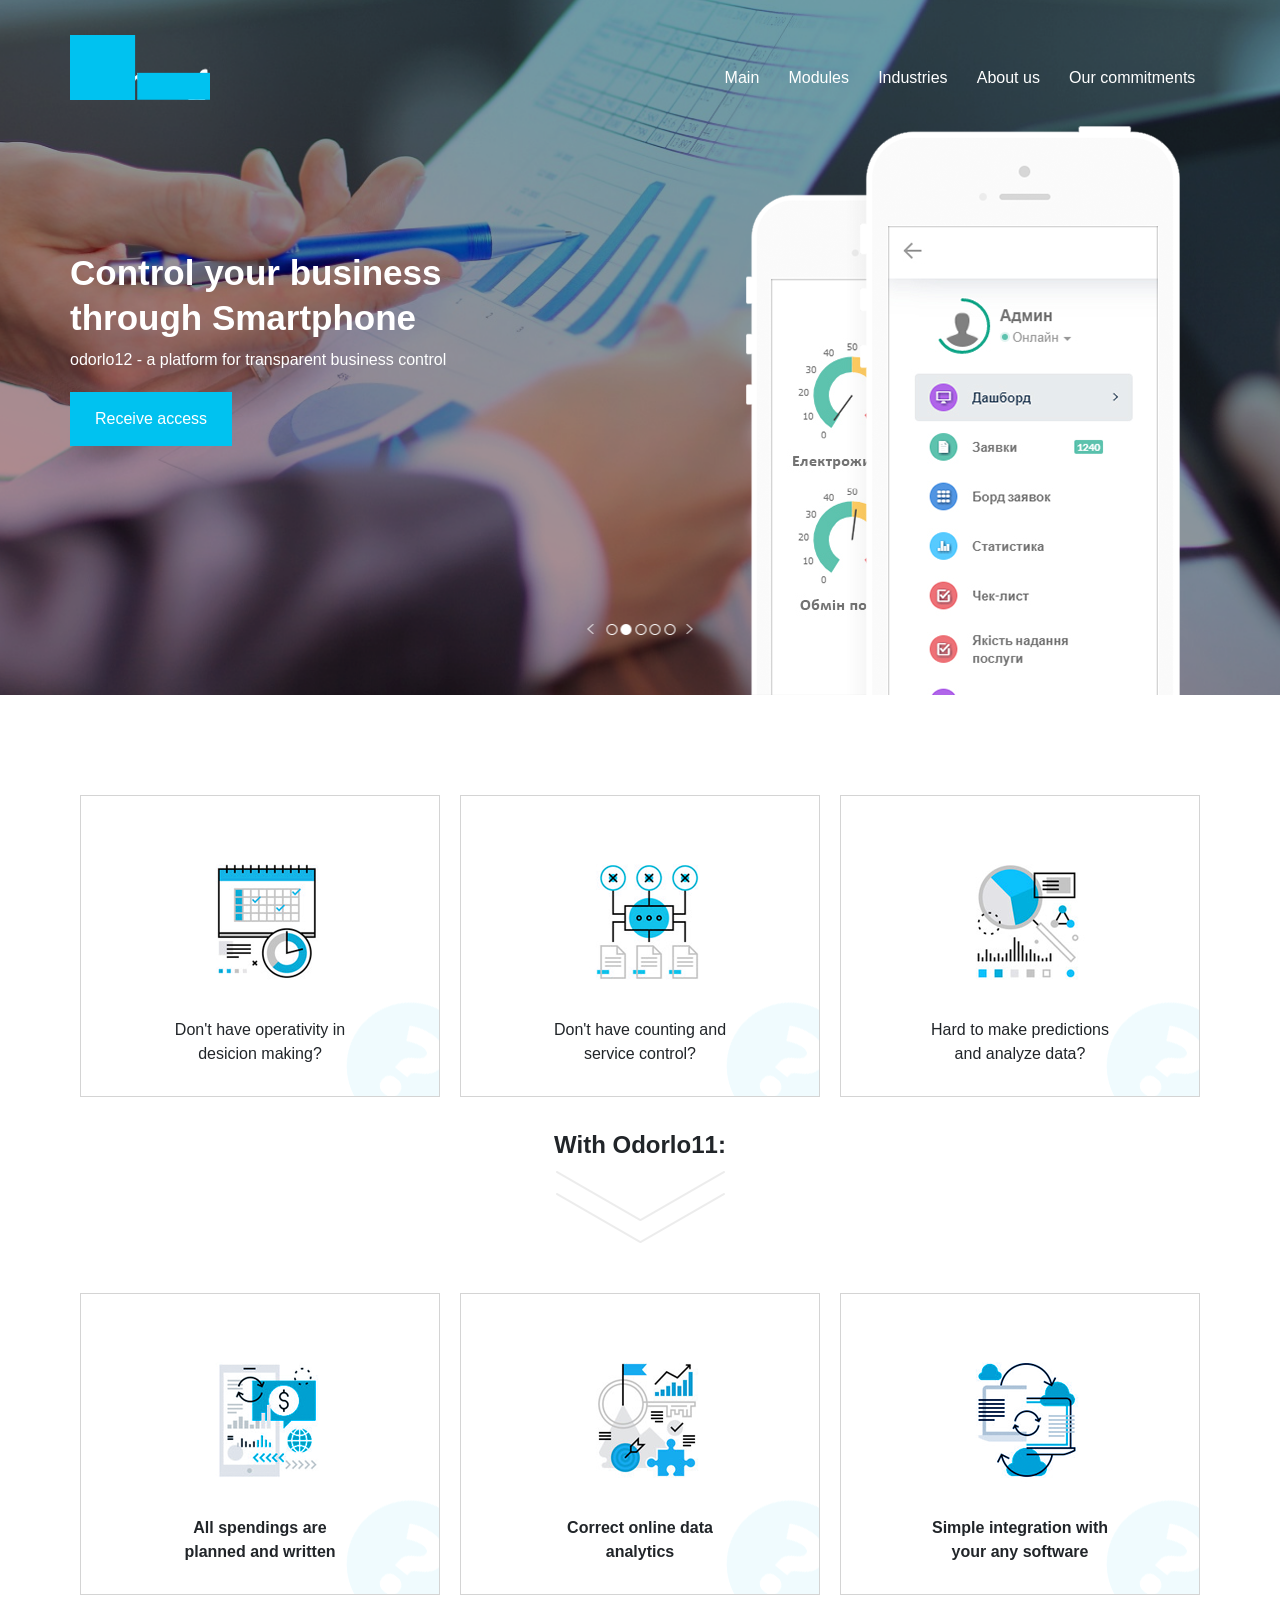
==== commit 3bf74d57: "odorlosec&menuadap" ====
--- a/docs/index.html
+++ b/docs/index.html
@@ -33,4 +33,4 @@
                 </div>
             </div>
         </div>
-    </section> --><header class="header"><div class="deli"><div class="deli__div"></div><div class="deli__div"></div><div class="deli__div"></div></div><div class="menu__overlay"><div class="menu__wrapper"><ul class="menu__nav"><li><a href="#">Main</a></li><li><a href="#">Modules</a></li><li><a href="#">Industries</a></li><li><a href="#">About us</a></li><li><a href="#">Our commitments</a></li></ul></div></div><div class="container"><div class="header__menu"><div class="header__logo"><img src="img/logo.png" alt="logo"></div><ul class="header__nav"><li><a href="#">Main</a></li><li><a href="#">Modules</a></li><li><a href="#">Industries</a></li><li><a href="#">About us</a></li><li><a href="#">Our commitments</a></li></ul></div><div class="header__info"><h2 class="header__title">Control your business through Smartphone</h2><div class="header__subtitle">Prengi - a platform for transparent business control</div><button class="header__btn">Receive access</button></div><img src="img/phones.png" alt="Phones" class="header__phones"> <img src="img/slider_dots.png" alt="Dots" class="header__dots"></div></header><script src="js/script.js"></script></body></html>+    </section> --><header class="header"><div class="deli"><div class="deli__div"></div><div class="deli__div"></div><div class="deli__div"></div></div><div class="menu__overlay"><div class="menu__wrapper"><div class="close">X</div><ul class="menu__nav"><li><a href="#">Main</a></li><li><a href="#">Modules</a></li><li><a href="#">Industries</a></li><li><a href="#">About us</a></li><li><a href="#">Our commitments</a></li></ul></div></div><div class="container"><div class="header__menu"><div class="header__logo"><img src="img/logo.png" alt="logo"></div><ul class="header__nav"><li><a href="#">Main</a></li><li><a href="#">Modules</a></li><li><a href="#">Industries</a></li><li><a href="#">About us</a></li><li><a href="#">Our commitments</a></li></ul></div><div class="header__info"><h2 class="header__title">Control your business through Smartphone</h2><div class="header__subtitle">odorlo12 - a platform for transparent business control</div><button class="header__btn">Receive access</button></div><img src="img/phones.png" alt="Phones" class="header__phones"> <img src="img/slider_dots.png" alt="Dots" class="header__dots"></div></header><section class="odorlo12"><div class="container"><div class="odorlo12__wrapper"><div class="odorlo12__elem"><img src="img/odorlo12_1.png" alt=""><div class="odorlo12__text">Don't have operativity in desicion making?</div><img src="img/odorlo12_siman.png" alt="siman" class="odorlo12__siman"></div><div class="odorlo12__elem"><img src="img/odorlo12_2.png" alt=""><div class="odorlo12__text">Don't have counting and service control?</div><img src="img/odorlo12_siman.png" alt="siman" class="odorlo12__siman"></div><div class="odorlo12__elem"><img src="img/odorlo12_3.png" alt=""><div class="odorlo12__text">Hard to make predictions and analyze data?</div><img src="img/odorlo12_siman.png" alt="siman" class="odorlo12__siman"></div></div><div class="odorlo12__arrows"><h2 class="odorlo12__text">With Odorlo11:</h2><img src="img/odorlo12_arrows.png" alt="arrows"></div><div class="odorlo12__wrapper"><div class="odorlo12__elem"><img src="img/odorlo12_5.png" alt=""><div class="odorlo12__text bold">All spendings are planned and written</div><img src="img/odorlo12_siman.png" alt="siman" class="odorlo12__siman"></div><div class="odorlo12__elem"><img src="img/odorlo12_7.png" alt=""><div class="odorlo12__text bold">Correct online data analytics</div><img src="img/odorlo12_siman.png" alt="siman" class="odorlo12__siman"></div><div class="odorlo12__elem"><img src="img/odorlo12_8.png" alt=""><div class="odorlo12__text bold">Simple integration with your any software</div><img src="img/odorlo12_siman.png" alt="siman" class="odorlo12__siman"></div></div></div></section><script src="js/script.js"></script></body></html>
--- a/docs/css/style.min.css
+++ b/docs/css/style.min.css
@@ -4,4 +4,4 @@
  * Copyright 2011-2019 Twitter, Inc.
  * Licensed under MIT (https://github.com/twbs/bootstrap/blob/master/LICENSE)
  * Forked from Normalize.css, licensed MIT (https://github.com/necolas/normalize.css/blob/master/LICENSE.md)
- */@import url(https://fonts.googleapis.com/css2?family=Kanit:ital,wght@0,300;0,800;1,500&display=swap);*,::after,::before{box-sizing:border-box}html{font-family:sans-serif;line-height:1.15;-webkit-text-size-adjust:100%;-webkit-tap-highlight-color:transparent}article,aside,figcaption,figure,footer,header,hgroup,main,nav,section{display:block}body{margin:0;font-family:-apple-system,BlinkMacSystemFont,"Segoe UI",Roboto,"Helvetica Neue",Arial,"Noto Sans",sans-serif,"Apple Color Emoji","Segoe UI Emoji","Segoe UI Symbol","Noto Color Emoji";font-size:1rem;font-weight:400;line-height:1.5;color:#212529;text-align:left;background-color:#fff}[tabindex="-1"]:focus{outline:0!important}hr{box-sizing:content-box;height:0;overflow:visible}h1,h2,h3,h4,h5,h6{margin-top:0;margin-bottom:.5rem}p{margin-top:0;margin-bottom:1rem}abbr[data-original-title],abbr[title]{text-decoration:underline;-webkit-text-decoration:underline dotted;text-decoration:underline dotted;cursor:help;border-bottom:0;-webkit-text-decoration-skip-ink:none;text-decoration-skip-ink:none}address{margin-bottom:1rem;font-style:normal;line-height:inherit}dl,ol,ul{margin-top:0;margin-bottom:1rem}ol ol,ol ul,ul ol,ul ul{margin-bottom:0}dt{font-weight:700}dd{margin-bottom:.5rem;margin-left:0}blockquote{margin:0 0 1rem}b,strong{font-weight:bolder}small{font-size:80%}sub,sup{position:relative;font-size:75%;line-height:0;vertical-align:baseline}sub{bottom:-.25em}sup{top:-.5em}a{color:#007bff;text-decoration:none;background-color:transparent}a:hover{color:#0056b3;text-decoration:underline}a:not([href]):not([tabindex]){color:inherit;text-decoration:none}a:not([href]):not([tabindex]):focus,a:not([href]):not([tabindex]):hover{color:inherit;text-decoration:none}a:not([href]):not([tabindex]):focus{outline:0}code,kbd,pre,samp{font-family:SFMono-Regular,Menlo,Monaco,Consolas,"Liberation Mono","Courier New",monospace;font-size:1em}pre{margin-top:0;margin-bottom:1rem;overflow:auto}figure{margin:0 0 1rem}img{vertical-align:middle;border-style:none}svg{overflow:hidden;vertical-align:middle}table{border-collapse:collapse}caption{padding-top:.75rem;padding-bottom:.75rem;color:#6c757d;text-align:left;caption-side:bottom}th{text-align:inherit}label{display:inline-block;margin-bottom:.5rem}button{border-radius:0}button:focus{outline:1px dotted;outline:5px auto -webkit-focus-ring-color}button,input,optgroup,select,textarea{margin:0;font-family:inherit;font-size:inherit;line-height:inherit}button,input{overflow:visible}button,select{text-transform:none}select{word-wrap:normal}[type=button],[type=reset],[type=submit],button{-webkit-appearance:button}[type=button]:not(:disabled),[type=reset]:not(:disabled),[type=submit]:not(:disabled),button:not(:disabled){cursor:pointer}[type=button]::-moz-focus-inner,[type=reset]::-moz-focus-inner,[type=submit]::-moz-focus-inner,button::-moz-focus-inner{padding:0;border-style:none}input[type=checkbox],input[type=radio]{box-sizing:border-box;padding:0}input[type=date],input[type=datetime-local],input[type=month],input[type=time]{-webkit-appearance:listbox}textarea{overflow:auto;resize:vertical}fieldset{min-width:0;padding:0;margin:0;border:0}legend{display:block;width:100%;max-width:100%;padding:0;margin-bottom:.5rem;font-size:1.5rem;line-height:inherit;color:inherit;white-space:normal}progress{vertical-align:baseline}[type=number]::-webkit-inner-spin-button,[type=number]::-webkit-outer-spin-button{height:auto}[type=search]{outline-offset:-2px;-webkit-appearance:none}[type=search]::-webkit-search-decoration{-webkit-appearance:none}::-webkit-file-upload-button{font:inherit;-webkit-appearance:button}output{display:inline-block}summary{display:list-item;cursor:pointer}template{display:none}[hidden]{display:none!important}*{font-family:Kanit,sans-serif;margin:0;padding:0}*{font-family:Poppins,sans-serif;margin:0;padding:0}.container{max-width:1140px;margin:0 auto}.flags{min-height:85px;padding:20px 0}.flags__wrapper{display:grid;grid-template-columns:repeat(5,200px);-webkit-box-pack:justify;justify-content:space-between;padding:0 20px}.flags__elem{display:grid;grid-template-columns:repeat(2,auto);grid-template-rows:repeat(2,10px);gap:10px 20px;-webkit-box-pack:left;justify-content:left}.flags__img{grid-row:1/4;align-self:baseline}.flags__country{font-weight:800;font-size:12px}.flags__info{font-size:10px}.flags__contacts{font-size:10px}.header{min-height:695px;background:url(../img/header_bg.png) center center/cover;padding:35px 0 190px 0;position:relative}.header__menu{display:-webkit-box;display:flex;-webkit-box-pack:justify;justify-content:space-between;-webkit-box-align:end;align-items:flex-end}.header__nav{display:-webkit-box;display:flex;width:500px;justify-content:space-around;margin-bottom:10px}.header__nav li{list-style-type:none}.header__nav li a{text-decoration:none;color:#fff}.header__nav li a:hover{color:#00c2f0}.header__info{color:#fff;width:500px;margin-top:150px}.header__title{font-weight:800;font-size:35px;line-height:45px}.header__subtitle{font-weight:500}.header__btn{color:#fff;background-color:#00c2f0;border:none;padding:15px 25px;margin-top:20px}.header__btn:hover{background-color:#1e90ff}.header__phones{display:block;position:absolute;bottom:0;right:100px}.header__dots{position:absolute;left:50%;bottom:60px;-webkit-transform:translateX(-50%);transform:translateX(-50%)}.menu__overlay{width:100%;height:100%;background-color:rgba(0,0,0,.5);position:absolute;top:0;z-index:20}.menu__wrapper{background-color:#1e90ff;height:100%;width:200px;position:fixed}.menu__nav{padding:50px 20px}.menu__nav li{list-style-type:none;margin-top:15px}.menu__nav li a{color:#fff}.deli{width:40px;height:30px;position:absolute;right:30px;top:30px;display:-webkit-box;display:flex;-webkit-box-pack:justify;justify-content:space-between;-webkit-box-orient:vertical;-webkit-box-direction:normal;flex-direction:column;display:none}.deli__div{width:100%;height:3px;background-color:#fff}.active{display:block}@media (max-width:1200px){.flags{display:none}.header .header__phones{display:none}.header .header__info{margin:150px auto 0 auto}.container{padding:0 15px}}@media (max-width:768px){.header__nav{display:none}.deli{display:-webkit-box;display:flex}}+ */@import url(https://fonts.googleapis.com/css2?family=Kanit:ital,wght@0,300;0,800;1,500&display=swap);*,::after,::before{box-sizing:border-box}html{font-family:sans-serif;line-height:1.15;-webkit-text-size-adjust:100%;-webkit-tap-highlight-color:transparent}article,aside,figcaption,figure,footer,header,hgroup,main,nav,section{display:block}body{margin:0;font-family:-apple-system,BlinkMacSystemFont,"Segoe UI",Roboto,"Helvetica Neue",Arial,"Noto Sans",sans-serif,"Apple Color Emoji","Segoe UI Emoji","Segoe UI Symbol","Noto Color Emoji";font-size:1rem;font-weight:400;line-height:1.5;color:#212529;text-align:left;background-color:#fff}[tabindex="-1"]:focus{outline:0!important}hr{box-sizing:content-box;height:0;overflow:visible}h1,h2,h3,h4,h5,h6{margin-top:0;margin-bottom:.5rem}p{margin-top:0;margin-bottom:1rem}abbr[data-original-title],abbr[title]{text-decoration:underline;-webkit-text-decoration:underline dotted;text-decoration:underline dotted;cursor:help;border-bottom:0;-webkit-text-decoration-skip-ink:none;text-decoration-skip-ink:none}address{margin-bottom:1rem;font-style:normal;line-height:inherit}dl,ol,ul{margin-top:0;margin-bottom:1rem}ol ol,ol ul,ul ol,ul ul{margin-bottom:0}dt{font-weight:700}dd{margin-bottom:.5rem;margin-left:0}blockquote{margin:0 0 1rem}b,strong{font-weight:bolder}small{font-size:80%}sub,sup{position:relative;font-size:75%;line-height:0;vertical-align:baseline}sub{bottom:-.25em}sup{top:-.5em}a{color:#007bff;text-decoration:none;background-color:transparent}a:hover{color:#0056b3;text-decoration:underline}a:not([href]):not([tabindex]){color:inherit;text-decoration:none}a:not([href]):not([tabindex]):focus,a:not([href]):not([tabindex]):hover{color:inherit;text-decoration:none}a:not([href]):not([tabindex]):focus{outline:0}code,kbd,pre,samp{font-family:SFMono-Regular,Menlo,Monaco,Consolas,"Liberation Mono","Courier New",monospace;font-size:1em}pre{margin-top:0;margin-bottom:1rem;overflow:auto}figure{margin:0 0 1rem}img{vertical-align:middle;border-style:none}svg{overflow:hidden;vertical-align:middle}table{border-collapse:collapse}caption{padding-top:.75rem;padding-bottom:.75rem;color:#6c757d;text-align:left;caption-side:bottom}th{text-align:inherit}label{display:inline-block;margin-bottom:.5rem}button{border-radius:0}button:focus{outline:1px dotted;outline:5px auto -webkit-focus-ring-color}button,input,optgroup,select,textarea{margin:0;font-family:inherit;font-size:inherit;line-height:inherit}button,input{overflow:visible}button,select{text-transform:none}select{word-wrap:normal}[type=button],[type=reset],[type=submit],button{-webkit-appearance:button}[type=button]:not(:disabled),[type=reset]:not(:disabled),[type=submit]:not(:disabled),button:not(:disabled){cursor:pointer}[type=button]::-moz-focus-inner,[type=reset]::-moz-focus-inner,[type=submit]::-moz-focus-inner,button::-moz-focus-inner{padding:0;border-style:none}input[type=checkbox],input[type=radio]{box-sizing:border-box;padding:0}input[type=date],input[type=datetime-local],input[type=month],input[type=time]{-webkit-appearance:listbox}textarea{overflow:auto;resize:vertical}fieldset{min-width:0;padding:0;margin:0;border:0}legend{display:block;width:100%;max-width:100%;padding:0;margin-bottom:.5rem;font-size:1.5rem;line-height:inherit;color:inherit;white-space:normal}progress{vertical-align:baseline}[type=number]::-webkit-inner-spin-button,[type=number]::-webkit-outer-spin-button{height:auto}[type=search]{outline-offset:-2px;-webkit-appearance:none}[type=search]::-webkit-search-decoration{-webkit-appearance:none}::-webkit-file-upload-button{font:inherit;-webkit-appearance:button}output{display:inline-block}summary{display:list-item;cursor:pointer}template{display:none}[hidden]{display:none!important}*{font-family:Kanit,sans-serif;margin:0;padding:0}*{font-family:Poppins,sans-serif;margin:0;padding:0}.container{max-width:1140px;margin:0 auto}.flags{min-height:85px;padding:20px 0}.flags__wrapper{display:grid;grid-template-columns:repeat(5,200px);-webkit-box-pack:justify;justify-content:space-between;padding:0 20px}.flags__elem{display:grid;grid-template-columns:repeat(2,auto);grid-template-rows:repeat(2,10px);gap:10px 20px;-webkit-box-pack:left;justify-content:left}.flags__img{grid-row:1/4;align-self:baseline}.flags__country{font-weight:800;font-size:12px}.flags__info{font-size:10px}.flags__contacts{font-size:10px}.header{min-height:695px;background:url(../img/header_bg.png) center center/cover;padding:35px 0 190px 0;position:relative}.header__menu{display:-webkit-box;display:flex;-webkit-box-pack:justify;justify-content:space-between;-webkit-box-align:end;align-items:flex-end}.header__nav{display:-webkit-box;display:flex;width:500px;justify-content:space-around;margin-bottom:10px}.header__nav li{list-style-type:none}.header__nav li a{text-decoration:none;color:#fff}.header__nav li a:hover{color:#00c2f0}.header__info{color:#fff;width:500px;margin-top:150px}.header__title{font-weight:800;font-size:35px;line-height:45px}.header__subtitle{font-weight:500}.header__btn{color:#fff;background-color:#00c2f0;border:none;padding:15px 25px;margin-top:20px}.header__btn:hover{background-color:#1e90ff}.header__phones{display:block;position:absolute;bottom:0;right:100px}.header__dots{position:absolute;left:50%;bottom:60px;-webkit-transform:translateX(-50%);transform:translateX(-50%)}.menu__overlay{width:100%;height:100%;background-color:rgba(0,0,0,.5);position:absolute;top:0;z-index:20;opacity:0;visibility:hidden;-webkit-transition:all .6s;transition:all .6s}.menu__wrapper{background-color:#1e90ff;height:100%;width:300px;position:fixed;left:100%;-webkit-transition:all .6s;transition:all .6s}.menu__nav{padding:50px 20px}.menu__nav li{list-style-type:none;margin-top:25px}.menu__nav li a{color:#fff;font-size:30px}.deli{width:40px;height:30px;position:absolute;right:30px;top:30px;display:-webkit-box;display:flex;-webkit-box-pack:justify;justify-content:space-between;-webkit-box-orient:vertical;-webkit-box-direction:normal;flex-direction:column;cursor:pointer;display:none}.deli__div{width:100%;height:3px;background-color:#fff}.active{visibility:visible;opacity:1}.wrapper_active{left:0}.close{position:absolute;color:#fff;font-size:20px;right:10px;top:3px;-webkit-transform:scaleX(1.4);transform:scaleX(1.4);cursor:pointer}.odorlo12{min-height:985px;padding:80px 0}.odorlo12__wrapper{display:-webkit-box;display:flex;justify-content:space-around;text-align:center;flex-wrap:wrap}.odorlo12__elem{padding:30px 90px;border:1px solid #d4d4d4;position:relative;width:360px;overflow:hidden;margin-top:20px}.odorlo12__siman{position:absolute;right:-35px;bottom:-35px}.odorlo12__arrows{width:230px;text-align:center;margin:30px auto}.odorlo12 .bold{font-weight:800}@media (max-width:1200px){.flags{display:none}.header .header__phones{display:none}.header .header__info{margin:150px auto 0 auto}.container{padding:0 15px}.odorlo12__wrapper{-webkit-box-pack:space-evenly;justify-content:space-evenly}}@media (max-width:768px){.header__nav{display:none}.deli{display:-webkit-box;display:flex}}@media (max-width:576px){.header__info{width:100%}}
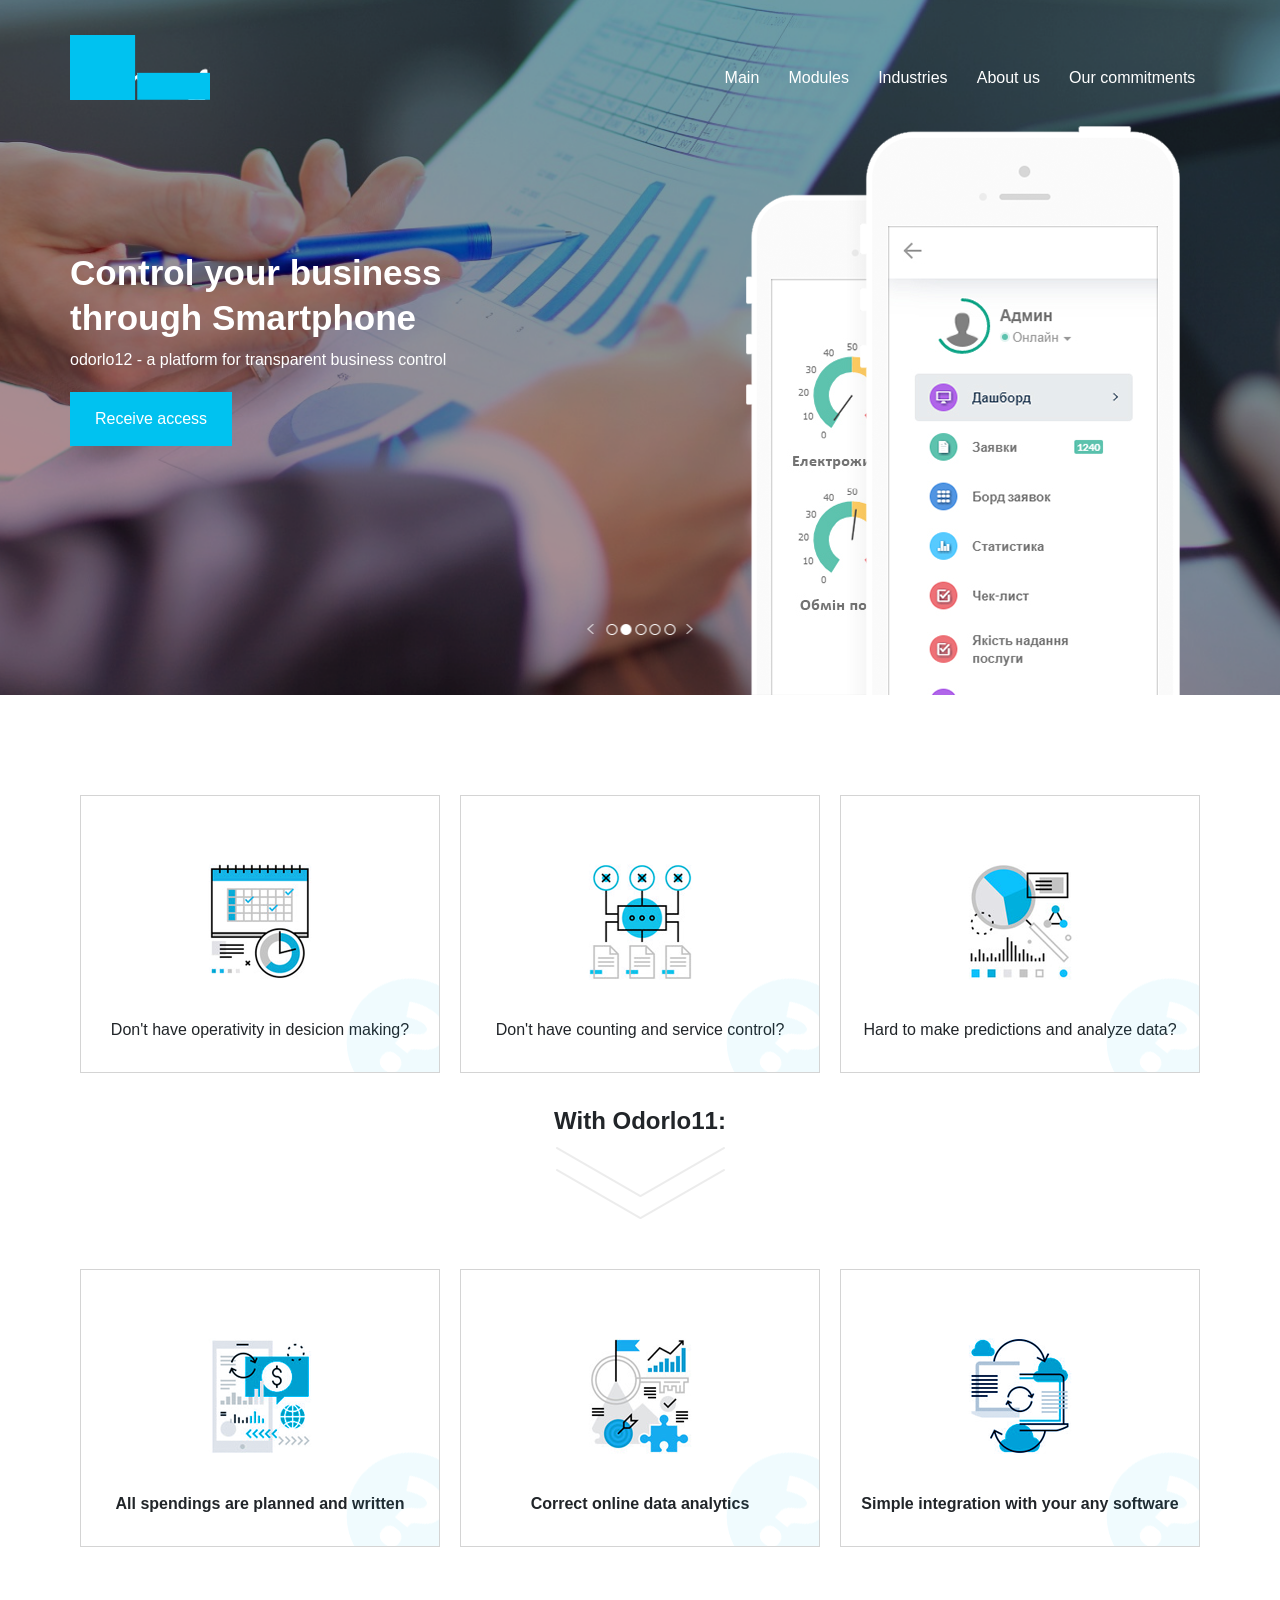
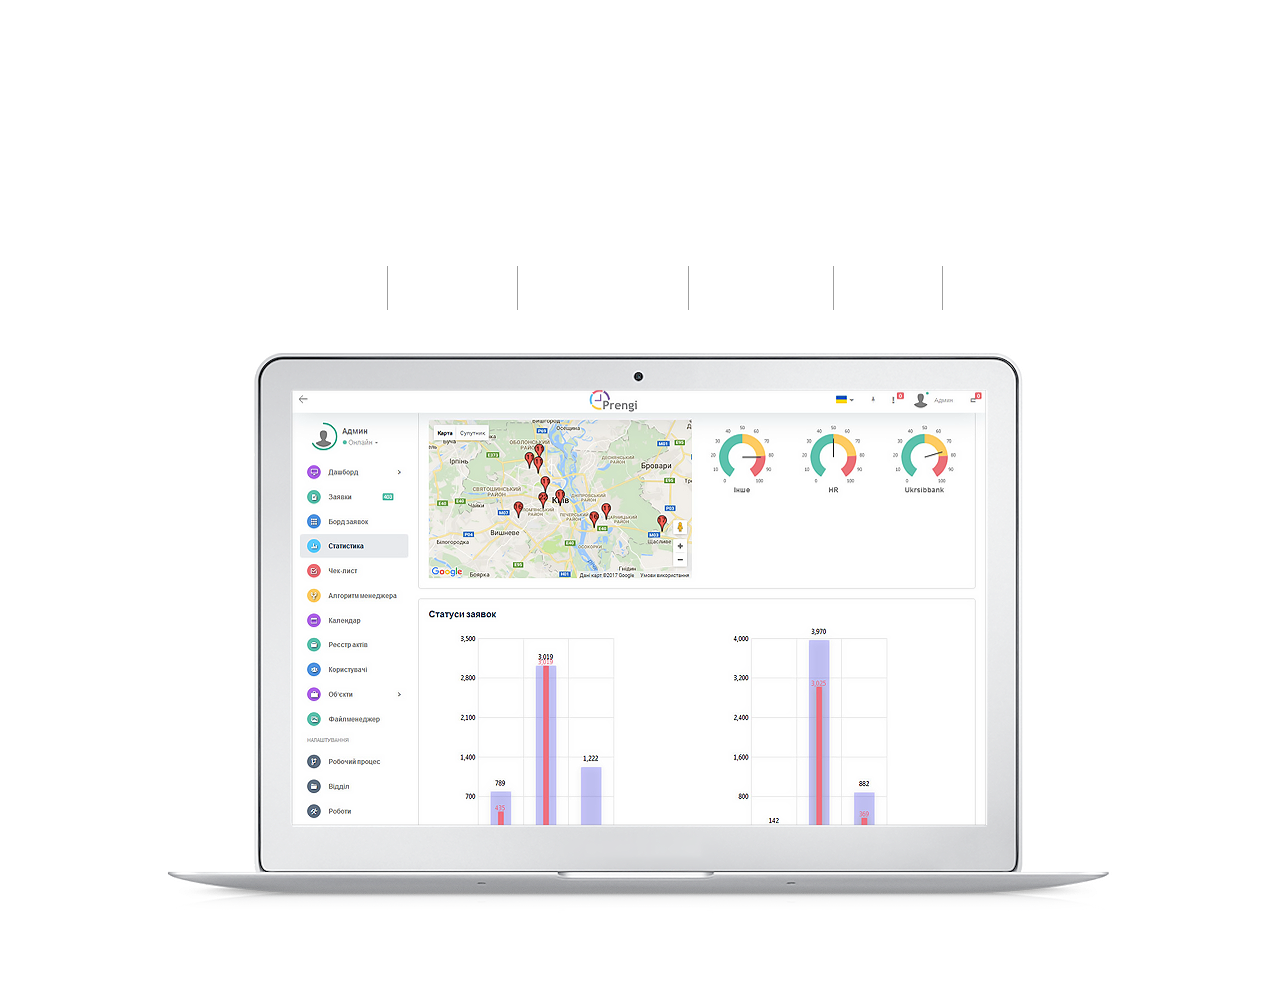
==== commit 71fbc3db: "solutions1" ====
--- a/docs/index.html
+++ b/docs/index.html
@@ -33,4 +33,4 @@
                 </div>
             </div>
         </div>
-    </section> --><header class="header"><div class="deli"><div class="deli__div"></div><div class="deli__div"></div><div class="deli__div"></div></div><div class="menu__overlay"><div class="menu__wrapper"><div class="close">X</div><ul class="menu__nav"><li><a href="#">Main</a></li><li><a href="#">Modules</a></li><li><a href="#">Industries</a></li><li><a href="#">About us</a></li><li><a href="#">Our commitments</a></li></ul></div></div><div class="container"><div class="header__menu"><div class="header__logo"><img src="img/logo.png" alt="logo"></div><ul class="header__nav"><li><a href="#">Main</a></li><li><a href="#">Modules</a></li><li><a href="#">Industries</a></li><li><a href="#">About us</a></li><li><a href="#">Our commitments</a></li></ul></div><div class="header__info"><h2 class="header__title">Control your business through Smartphone</h2><div class="header__subtitle">odorlo12 - a platform for transparent business control</div><button class="header__btn">Receive access</button></div><img src="img/phones.png" alt="Phones" class="header__phones"> <img src="img/slider_dots.png" alt="Dots" class="header__dots"></div></header><section class="odorlo12"><div class="container"><div class="odorlo12__wrapper"><div class="odorlo12__elem"><img src="img/odorlo12_1.png" alt=""><div class="odorlo12__text">Don't have operativity in desicion making?</div><img src="img/odorlo12_siman.png" alt="siman" class="odorlo12__siman"></div><div class="odorlo12__elem"><img src="img/odorlo12_2.png" alt=""><div class="odorlo12__text">Don't have counting and service control?</div><img src="img/odorlo12_siman.png" alt="siman" class="odorlo12__siman"></div><div class="odorlo12__elem"><img src="img/odorlo12_3.png" alt=""><div class="odorlo12__text">Hard to make predictions and analyze data?</div><img src="img/odorlo12_siman.png" alt="siman" class="odorlo12__siman"></div></div><div class="odorlo12__arrows"><h2 class="odorlo12__text">With Odorlo11:</h2><img src="img/odorlo12_arrows.png" alt="arrows"></div><div class="odorlo12__wrapper"><div class="odorlo12__elem"><img src="img/odorlo12_5.png" alt=""><div class="odorlo12__text bold">All spendings are planned and written</div><img src="img/odorlo12_siman.png" alt="siman" class="odorlo12__siman"></div><div class="odorlo12__elem"><img src="img/odorlo12_7.png" alt=""><div class="odorlo12__text bold">Correct online data analytics</div><img src="img/odorlo12_siman.png" alt="siman" class="odorlo12__siman"></div><div class="odorlo12__elem"><img src="img/odorlo12_8.png" alt=""><div class="odorlo12__text bold">Simple integration with your any software</div><img src="img/odorlo12_siman.png" alt="siman" class="odorlo12__siman"></div></div></div></section><script src="js/script.js"></script></body></html>+    </section> --><header class="header"><div class="deli"><div class="deli__div"></div><div class="deli__div"></div><div class="deli__div"></div></div><div class="menu__overlay"><div class="menu__wrapper"><div class="close">X</div><ul class="menu__nav"><li><a href="#">Main</a></li><li><a href="#">Modules</a></li><li><a href="#">Industries</a></li><li><a href="#">About us</a></li><li><a href="#">Our commitments</a></li></ul></div></div><div class="container"><div class="header__menu"><div class="header__logo"><img src="img/logo.png" alt="logo"></div><ul class="header__nav"><li><a href="#">Main</a></li><li><a href="#">Modules</a></li><li><a href="#">Industries</a></li><li><a href="#">About us</a></li><li><a href="#">Our commitments</a></li></ul></div><div class="header__info"><h2 class="header__title">Control your business through Smartphone</h2><div class="header__subtitle">odorlo12 - a platform for transparent business control</div><button class="header__btn">Receive access</button></div><img src="img/phones.png" alt="Phones" class="header__phones"> <img src="img/slider_dots.png" alt="Dots" class="header__dots"></div></header><section class="odorlo12"><div class="container"><div class="odorlo12__wrapper"><div class="odorlo12__elem"><img src="img/odorlo12_1.png" alt=""><div class="odorlo12__text">Don't have operativity in desicion making?</div><img src="img/odorlo12_siman.png" alt="siman" class="odorlo12__siman"></div><div class="odorlo12__elem"><img src="img/odorlo12_2.png" alt=""><div class="odorlo12__text">Don't have counting and service control?</div><img src="img/odorlo12_siman.png" alt="siman" class="odorlo12__siman"></div><div class="odorlo12__elem"><img src="img/odorlo12_3.png" alt=""><div class="odorlo12__text">Hard to make predictions and analyze data?</div><img src="img/odorlo12_siman.png" alt="siman" class="odorlo12__siman"></div></div><div class="odorlo12__arrows"><h2 class="odorlo12__text">With Odorlo11:</h2><img src="img/odorlo12_arrows.png" alt="arrows"></div><div class="odorlo12__wrapper"><div class="odorlo12__elem"><img src="img/odorlo12_5.png" alt=""><div class="odorlo12__text bold">All spendings are planned and written</div><img src="img/odorlo12_siman.png" alt="siman" class="odorlo12__siman"></div><div class="odorlo12__elem"><img src="img/odorlo12_7.png" alt=""><div class="odorlo12__text bold">Correct online data analytics</div><img src="img/odorlo12_siman.png" alt="siman" class="odorlo12__siman"></div><div class="odorlo12__elem"><img src="img/odorlo12_8.png" alt=""><div class="odorlo12__text bold">Simple integration with your any software</div><img src="img/odorlo12_siman.png" alt="siman" class="odorlo12__siman"></div></div></div></section><section class="solutions"><div class="container"><h2 class="solutions__text">Odorlo11 presents expert solutions for your branch</h2><div class="solutions__open"><img src="img/odorlo12_arrows.png" alt=""></div><ul class="solutions__menu"><li><a href="#">Odorlo production</a></li><li><a href="#">Odorlo FMC</a></li><li><a href="#">Odorlo malls retail</a></li><li><a href="#">Odorlo logistic</a></li><li><a href="#">Odorlo IT</a></li><li><a href="#">Odorlo HR</a></li></ul><div class="solutions__img"><img src="img/solutions_img.png" alt="computer"></div></div></section><script src="js/script.js"></script></body></html>
--- a/docs/css/style.min.css
+++ b/docs/css/style.min.css
@@ -4,4 +4,4 @@
  * Copyright 2011-2019 Twitter, Inc.
  * Licensed under MIT (https://github.com/twbs/bootstrap/blob/master/LICENSE)
  * Forked from Normalize.css, licensed MIT (https://github.com/necolas/normalize.css/blob/master/LICENSE.md)
- */@import url(https://fonts.googleapis.com/css2?family=Kanit:ital,wght@0,300;0,800;1,500&display=swap);*,::after,::before{box-sizing:border-box}html{font-family:sans-serif;line-height:1.15;-webkit-text-size-adjust:100%;-webkit-tap-highlight-color:transparent}article,aside,figcaption,figure,footer,header,hgroup,main,nav,section{display:block}body{margin:0;font-family:-apple-system,BlinkMacSystemFont,"Segoe UI",Roboto,"Helvetica Neue",Arial,"Noto Sans",sans-serif,"Apple Color Emoji","Segoe UI Emoji","Segoe UI Symbol","Noto Color Emoji";font-size:1rem;font-weight:400;line-height:1.5;color:#212529;text-align:left;background-color:#fff}[tabindex="-1"]:focus{outline:0!important}hr{box-sizing:content-box;height:0;overflow:visible}h1,h2,h3,h4,h5,h6{margin-top:0;margin-bottom:.5rem}p{margin-top:0;margin-bottom:1rem}abbr[data-original-title],abbr[title]{text-decoration:underline;-webkit-text-decoration:underline dotted;text-decoration:underline dotted;cursor:help;border-bottom:0;-webkit-text-decoration-skip-ink:none;text-decoration-skip-ink:none}address{margin-bottom:1rem;font-style:normal;line-height:inherit}dl,ol,ul{margin-top:0;margin-bottom:1rem}ol ol,ol ul,ul ol,ul ul{margin-bottom:0}dt{font-weight:700}dd{margin-bottom:.5rem;margin-left:0}blockquote{margin:0 0 1rem}b,strong{font-weight:bolder}small{font-size:80%}sub,sup{position:relative;font-size:75%;line-height:0;vertical-align:baseline}sub{bottom:-.25em}sup{top:-.5em}a{color:#007bff;text-decoration:none;background-color:transparent}a:hover{color:#0056b3;text-decoration:underline}a:not([href]):not([tabindex]){color:inherit;text-decoration:none}a:not([href]):not([tabindex]):focus,a:not([href]):not([tabindex]):hover{color:inherit;text-decoration:none}a:not([href]):not([tabindex]):focus{outline:0}code,kbd,pre,samp{font-family:SFMono-Regular,Menlo,Monaco,Consolas,"Liberation Mono","Courier New",monospace;font-size:1em}pre{margin-top:0;margin-bottom:1rem;overflow:auto}figure{margin:0 0 1rem}img{vertical-align:middle;border-style:none}svg{overflow:hidden;vertical-align:middle}table{border-collapse:collapse}caption{padding-top:.75rem;padding-bottom:.75rem;color:#6c757d;text-align:left;caption-side:bottom}th{text-align:inherit}label{display:inline-block;margin-bottom:.5rem}button{border-radius:0}button:focus{outline:1px dotted;outline:5px auto -webkit-focus-ring-color}button,input,optgroup,select,textarea{margin:0;font-family:inherit;font-size:inherit;line-height:inherit}button,input{overflow:visible}button,select{text-transform:none}select{word-wrap:normal}[type=button],[type=reset],[type=submit],button{-webkit-appearance:button}[type=button]:not(:disabled),[type=reset]:not(:disabled),[type=submit]:not(:disabled),button:not(:disabled){cursor:pointer}[type=button]::-moz-focus-inner,[type=reset]::-moz-focus-inner,[type=submit]::-moz-focus-inner,button::-moz-focus-inner{padding:0;border-style:none}input[type=checkbox],input[type=radio]{box-sizing:border-box;padding:0}input[type=date],input[type=datetime-local],input[type=month],input[type=time]{-webkit-appearance:listbox}textarea{overflow:auto;resize:vertical}fieldset{min-width:0;padding:0;margin:0;border:0}legend{display:block;width:100%;max-width:100%;padding:0;margin-bottom:.5rem;font-size:1.5rem;line-height:inherit;color:inherit;white-space:normal}progress{vertical-align:baseline}[type=number]::-webkit-inner-spin-button,[type=number]::-webkit-outer-spin-button{height:auto}[type=search]{outline-offset:-2px;-webkit-appearance:none}[type=search]::-webkit-search-decoration{-webkit-appearance:none}::-webkit-file-upload-button{font:inherit;-webkit-appearance:button}output{display:inline-block}summary{display:list-item;cursor:pointer}template{display:none}[hidden]{display:none!important}*{font-family:Kanit,sans-serif;margin:0;padding:0}*{font-family:Poppins,sans-serif;margin:0;padding:0}.container{max-width:1140px;margin:0 auto}.flags{min-height:85px;padding:20px 0}.flags__wrapper{display:grid;grid-template-columns:repeat(5,200px);-webkit-box-pack:justify;justify-content:space-between;padding:0 20px}.flags__elem{display:grid;grid-template-columns:repeat(2,auto);grid-template-rows:repeat(2,10px);gap:10px 20px;-webkit-box-pack:left;justify-content:left}.flags__img{grid-row:1/4;align-self:baseline}.flags__country{font-weight:800;font-size:12px}.flags__info{font-size:10px}.flags__contacts{font-size:10px}.header{min-height:695px;background:url(../img/header_bg.png) center center/cover;padding:35px 0 190px 0;position:relative}.header__menu{display:-webkit-box;display:flex;-webkit-box-pack:justify;justify-content:space-between;-webkit-box-align:end;align-items:flex-end}.header__nav{display:-webkit-box;display:flex;width:500px;justify-content:space-around;margin-bottom:10px}.header__nav li{list-style-type:none}.header__nav li a{text-decoration:none;color:#fff}.header__nav li a:hover{color:#00c2f0}.header__info{color:#fff;width:500px;margin-top:150px}.header__title{font-weight:800;font-size:35px;line-height:45px}.header__subtitle{font-weight:500}.header__btn{color:#fff;background-color:#00c2f0;border:none;padding:15px 25px;margin-top:20px}.header__btn:hover{background-color:#1e90ff}.header__phones{display:block;position:absolute;bottom:0;right:100px}.header__dots{position:absolute;left:50%;bottom:60px;-webkit-transform:translateX(-50%);transform:translateX(-50%)}.menu__overlay{width:100%;height:100%;background-color:rgba(0,0,0,.5);position:absolute;top:0;z-index:20;opacity:0;visibility:hidden;-webkit-transition:all .6s;transition:all .6s}.menu__wrapper{background-color:#1e90ff;height:100%;width:300px;position:fixed;left:100%;-webkit-transition:all .6s;transition:all .6s}.menu__nav{padding:50px 20px}.menu__nav li{list-style-type:none;margin-top:25px}.menu__nav li a{color:#fff;font-size:30px}.deli{width:40px;height:30px;position:absolute;right:30px;top:30px;display:-webkit-box;display:flex;-webkit-box-pack:justify;justify-content:space-between;-webkit-box-orient:vertical;-webkit-box-direction:normal;flex-direction:column;cursor:pointer;display:none}.deli__div{width:100%;height:3px;background-color:#fff}.active{visibility:visible;opacity:1}.wrapper_active{left:0}.close{position:absolute;color:#fff;font-size:20px;right:10px;top:3px;-webkit-transform:scaleX(1.4);transform:scaleX(1.4);cursor:pointer}.odorlo12{min-height:985px;padding:80px 0}.odorlo12__wrapper{display:-webkit-box;display:flex;justify-content:space-around;text-align:center;flex-wrap:wrap}.odorlo12__elem{padding:30px 90px;border:1px solid #d4d4d4;position:relative;width:360px;overflow:hidden;margin-top:20px}.odorlo12__siman{position:absolute;right:-35px;bottom:-35px}.odorlo12__arrows{width:230px;text-align:center;margin:30px auto}.odorlo12 .bold{font-weight:800}@media (max-width:1200px){.flags{display:none}.header .header__phones{display:none}.header .header__info{margin:150px auto 0 auto}.container{padding:0 15px}.odorlo12__wrapper{-webkit-box-pack:space-evenly;justify-content:space-evenly}}@media (max-width:768px){.header__nav{display:none}.deli{display:-webkit-box;display:flex}}@media (max-width:576px){.header__info{width:100%}}+ */@import url(https://fonts.googleapis.com/css2?family=Kanit:ital,wght@0,300;0,800;1,500&display=swap);*,::after,::before{box-sizing:border-box}html{font-family:sans-serif;line-height:1.15;-webkit-text-size-adjust:100%;-webkit-tap-highlight-color:transparent}article,aside,figcaption,figure,footer,header,hgroup,main,nav,section{display:block}body{margin:0;font-family:-apple-system,BlinkMacSystemFont,"Segoe UI",Roboto,"Helvetica Neue",Arial,"Noto Sans",sans-serif,"Apple Color Emoji","Segoe UI Emoji","Segoe UI Symbol","Noto Color Emoji";font-size:1rem;font-weight:400;line-height:1.5;color:#212529;text-align:left;background-color:#fff}[tabindex="-1"]:focus{outline:0!important}hr{box-sizing:content-box;height:0;overflow:visible}h1,h2,h3,h4,h5,h6{margin-top:0;margin-bottom:.5rem}p{margin-top:0;margin-bottom:1rem}abbr[data-original-title],abbr[title]{text-decoration:underline;-webkit-text-decoration:underline dotted;text-decoration:underline dotted;cursor:help;border-bottom:0;-webkit-text-decoration-skip-ink:none;text-decoration-skip-ink:none}address{margin-bottom:1rem;font-style:normal;line-height:inherit}dl,ol,ul{margin-top:0;margin-bottom:1rem}ol ol,ol ul,ul ol,ul ul{margin-bottom:0}dt{font-weight:700}dd{margin-bottom:.5rem;margin-left:0}blockquote{margin:0 0 1rem}b,strong{font-weight:bolder}small{font-size:80%}sub,sup{position:relative;font-size:75%;line-height:0;vertical-align:baseline}sub{bottom:-.25em}sup{top:-.5em}a{color:#007bff;text-decoration:none;background-color:transparent}a:hover{color:#0056b3;text-decoration:underline}a:not([href]):not([tabindex]){color:inherit;text-decoration:none}a:not([href]):not([tabindex]):focus,a:not([href]):not([tabindex]):hover{color:inherit;text-decoration:none}a:not([href]):not([tabindex]):focus{outline:0}code,kbd,pre,samp{font-family:SFMono-Regular,Menlo,Monaco,Consolas,"Liberation Mono","Courier New",monospace;font-size:1em}pre{margin-top:0;margin-bottom:1rem;overflow:auto}figure{margin:0 0 1rem}img{vertical-align:middle;border-style:none}svg{overflow:hidden;vertical-align:middle}table{border-collapse:collapse}caption{padding-top:.75rem;padding-bottom:.75rem;color:#6c757d;text-align:left;caption-side:bottom}th{text-align:inherit}label{display:inline-block;margin-bottom:.5rem}button{border-radius:0}button:focus{outline:1px dotted;outline:5px auto -webkit-focus-ring-color}button,input,optgroup,select,textarea{margin:0;font-family:inherit;font-size:inherit;line-height:inherit}button,input{overflow:visible}button,select{text-transform:none}select{word-wrap:normal}[type=button],[type=reset],[type=submit],button{-webkit-appearance:button}[type=button]:not(:disabled),[type=reset]:not(:disabled),[type=submit]:not(:disabled),button:not(:disabled){cursor:pointer}[type=button]::-moz-focus-inner,[type=reset]::-moz-focus-inner,[type=submit]::-moz-focus-inner,button::-moz-focus-inner{padding:0;border-style:none}input[type=checkbox],input[type=radio]{box-sizing:border-box;padding:0}input[type=date],input[type=datetime-local],input[type=month],input[type=time]{-webkit-appearance:listbox}textarea{overflow:auto;resize:vertical}fieldset{min-width:0;padding:0;margin:0;border:0}legend{display:block;width:100%;max-width:100%;padding:0;margin-bottom:.5rem;font-size:1.5rem;line-height:inherit;color:inherit;white-space:normal}progress{vertical-align:baseline}[type=number]::-webkit-inner-spin-button,[type=number]::-webkit-outer-spin-button{height:auto}[type=search]{outline-offset:-2px;-webkit-appearance:none}[type=search]::-webkit-search-decoration{-webkit-appearance:none}::-webkit-file-upload-button{font:inherit;-webkit-appearance:button}output{display:inline-block}summary{display:list-item;cursor:pointer}template{display:none}[hidden]{display:none!important}*{font-family:Kanit,sans-serif;margin:0;padding:0}*{font-family:Poppins,sans-serif;margin:0;padding:0}.container{max-width:1140px;margin:0 auto}.flags{min-height:85px;padding:20px 0}.flags__wrapper{display:grid;grid-template-columns:repeat(5,200px);-webkit-box-pack:justify;justify-content:space-between;padding:0 20px}.flags__elem{display:grid;grid-template-columns:repeat(2,auto);grid-template-rows:repeat(2,10px);gap:10px 20px;-webkit-box-pack:left;justify-content:left}.flags__img{grid-row:1/4;align-self:baseline}.flags__country{font-weight:800;font-size:12px}.flags__info{font-size:10px}.flags__contacts{font-size:10px}.header{min-height:695px;background:url(../img/header_bg.png) center center/cover;padding:35px 0 190px 0;position:relative}.header__menu{display:-webkit-box;display:flex;-webkit-box-pack:justify;justify-content:space-between;-webkit-box-align:end;align-items:flex-end}.header__nav{display:-webkit-box;display:flex;width:500px;justify-content:space-around;margin-bottom:10px}.header__nav li{list-style-type:none}.header__nav li a{text-decoration:none;color:#fff}.header__nav li a:hover{color:#00c2f0}.header__info{color:#fff;width:500px;margin-top:150px}.header__title{font-weight:800;font-size:35px;line-height:45px}.header__subtitle{font-weight:500}.header__btn{color:#fff;background-color:#00c2f0;border:none;padding:15px 25px;margin-top:20px}.header__btn:hover{background-color:#1e90ff}.header__phones{display:block;position:absolute;bottom:0;right:100px}.header__dots{position:absolute;left:50%;bottom:60px;-webkit-transform:translateX(-50%);transform:translateX(-50%)}.menu__overlay{width:100%;height:100%;background-color:rgba(0,0,0,.5);position:absolute;top:0;z-index:20;opacity:0;visibility:hidden;-webkit-transition:all .6s;transition:all .6s}.menu__wrapper{background-color:#1e90ff;height:100%;width:300px;position:fixed;left:100%;-webkit-transition:all .6s;transition:all .6s}.menu__nav{padding:50px 20px}.menu__nav li{list-style-type:none;margin-top:25px}.menu__nav li a{color:#fff;font-size:30px}.deli{width:40px;height:30px;position:absolute;right:30px;top:30px;display:-webkit-box;display:flex;-webkit-box-pack:justify;justify-content:space-between;-webkit-box-orient:vertical;-webkit-box-direction:normal;flex-direction:column;cursor:pointer;display:none}.deli__div{width:100%;height:3px;background-color:#fff}.active{visibility:visible;opacity:1}.wrapper_active{left:0}.close{position:absolute;color:#fff;font-size:20px;right:10px;top:3px;-webkit-transform:scaleX(1.4);transform:scaleX(1.4);cursor:pointer}.odorlo12{min-height:985px;padding:80px 0}.odorlo12__wrapper{display:-webkit-box;display:flex;justify-content:space-around;text-align:center;flex-wrap:wrap}.odorlo12__elem{padding:30px 0;border:1px solid #d4d4d4;position:relative;width:360px;overflow:hidden;margin-top:20px}.odorlo12__elem img{display:block;margin:0 auto}.odorlo12__siman{position:absolute;right:-35px;bottom:-35px}.odorlo12__arrows{width:230px;text-align:center;margin:30px auto}.odorlo12 .bold{font-weight:800}.solutions{min-height:880px;padding:75px 0;background:url(../../img/solutions_bg.png) center center/cover}.solutions__text{text-align:center;margin:0 auto;font-weight:600;width:600px;font-size:26px;color:#fff}.solutions__menu{display:-webkit-box;display:flex;width:845px;margin:0 auto;border:1px solid #fff;border-radius:5px;height:60px;margin-top:25px;justify-content:space-around;-webkit-box-align:center;align-items:center;-webkit-transition:1s all;transition:1s all}.solutions__menu li{list-style-type:none;border-right:1px solid #a0a0a0;padding:10px 20px;-webkit-transition:.5s all;transition:.5s all}.solutions__menu li:nth-last-child(1){border:none}.solutions__menu li:hover{padding:0 20px}.solutions__menu li a{text-decoration:none;color:#fff;-webkit-transition:.5s all;transition:.5s all}.solutions__menu li a:hover{color:#00c2f0}.solutions__img{margin:35px auto 0 auto;width:950px}.solutions__open{margin:15px auto 0 auto;width:100px;display:-webkit-box;display:flex;-webkit-box-pack:center;justify-content:center;-webkit-transition:.5s all;transition:.5s all;cursor:pointer}.solutions__open img{width:90px}.solutions .solutions__active{height:350px!important;opacity:1!important}.arrows__opposite{-webkit-transform:rotate(180deg);transform:rotate(180deg)}@media (max-width:1200px){.flags{display:none}.header .header__phones{display:none}.header .header__info{margin:150px auto 0 auto}.container{padding:0 15px}.odorlo12__wrapper{-webkit-box-pack:space-evenly;justify-content:space-evenly}.solutions__menu{width:100%;-webkit-transition:1s all;transition:1s all}.solutions__img{width:100%!important}.solutions__img img{width:100%}}@media (min-width:992px){.solutions__open{display:none}}@media (max-width:992px){.solutions .solutions__menu{-webkit-box-orient:vertical;-webkit-box-direction:normal;flex-direction:column;width:300px;height:0;overflow:hidden;opacity:0}.solutions .solutions__menu li{border:none}.solutions .solutions__menu li:hover{padding:10px 20px}.solutions__text{width:100%}}@media (max-width:768px){.header__nav{display:none}.deli{display:-webkit-box;display:flex}}@media (max-width:576px){.header__info{width:100%}}
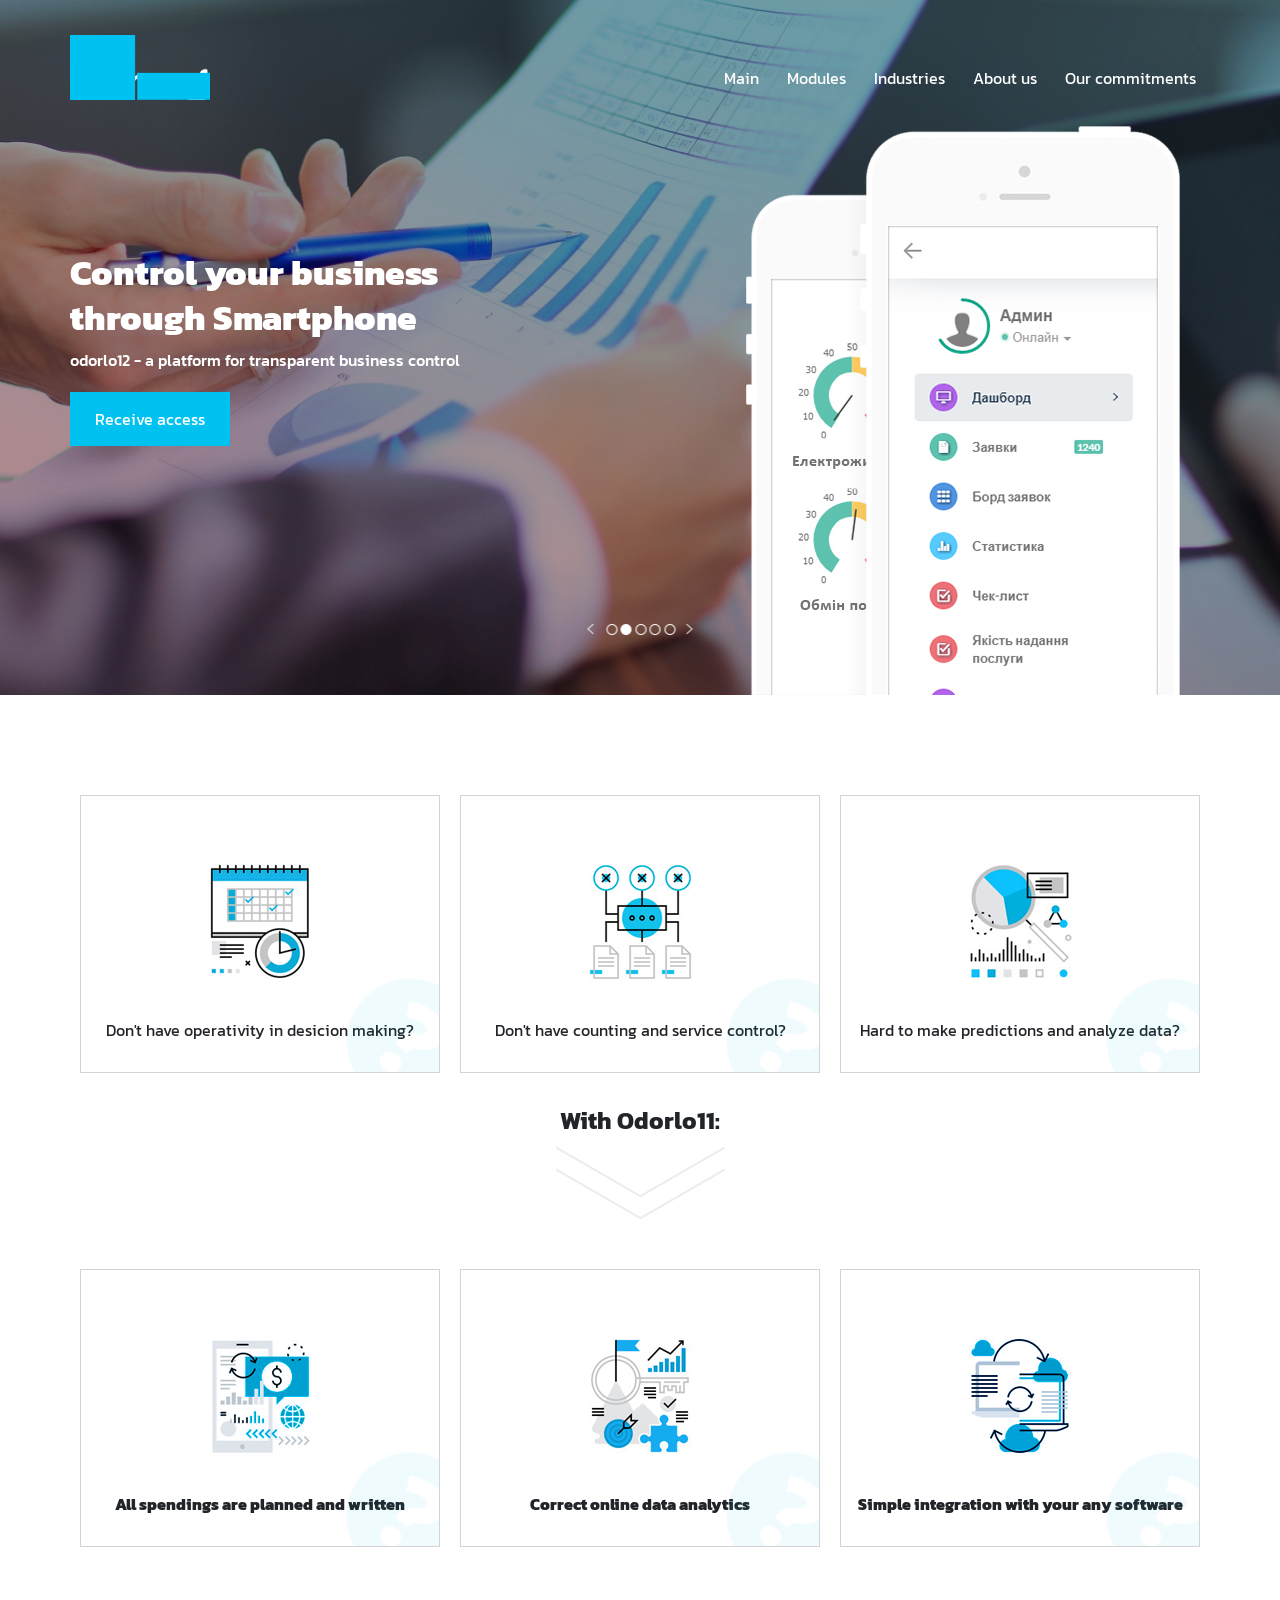
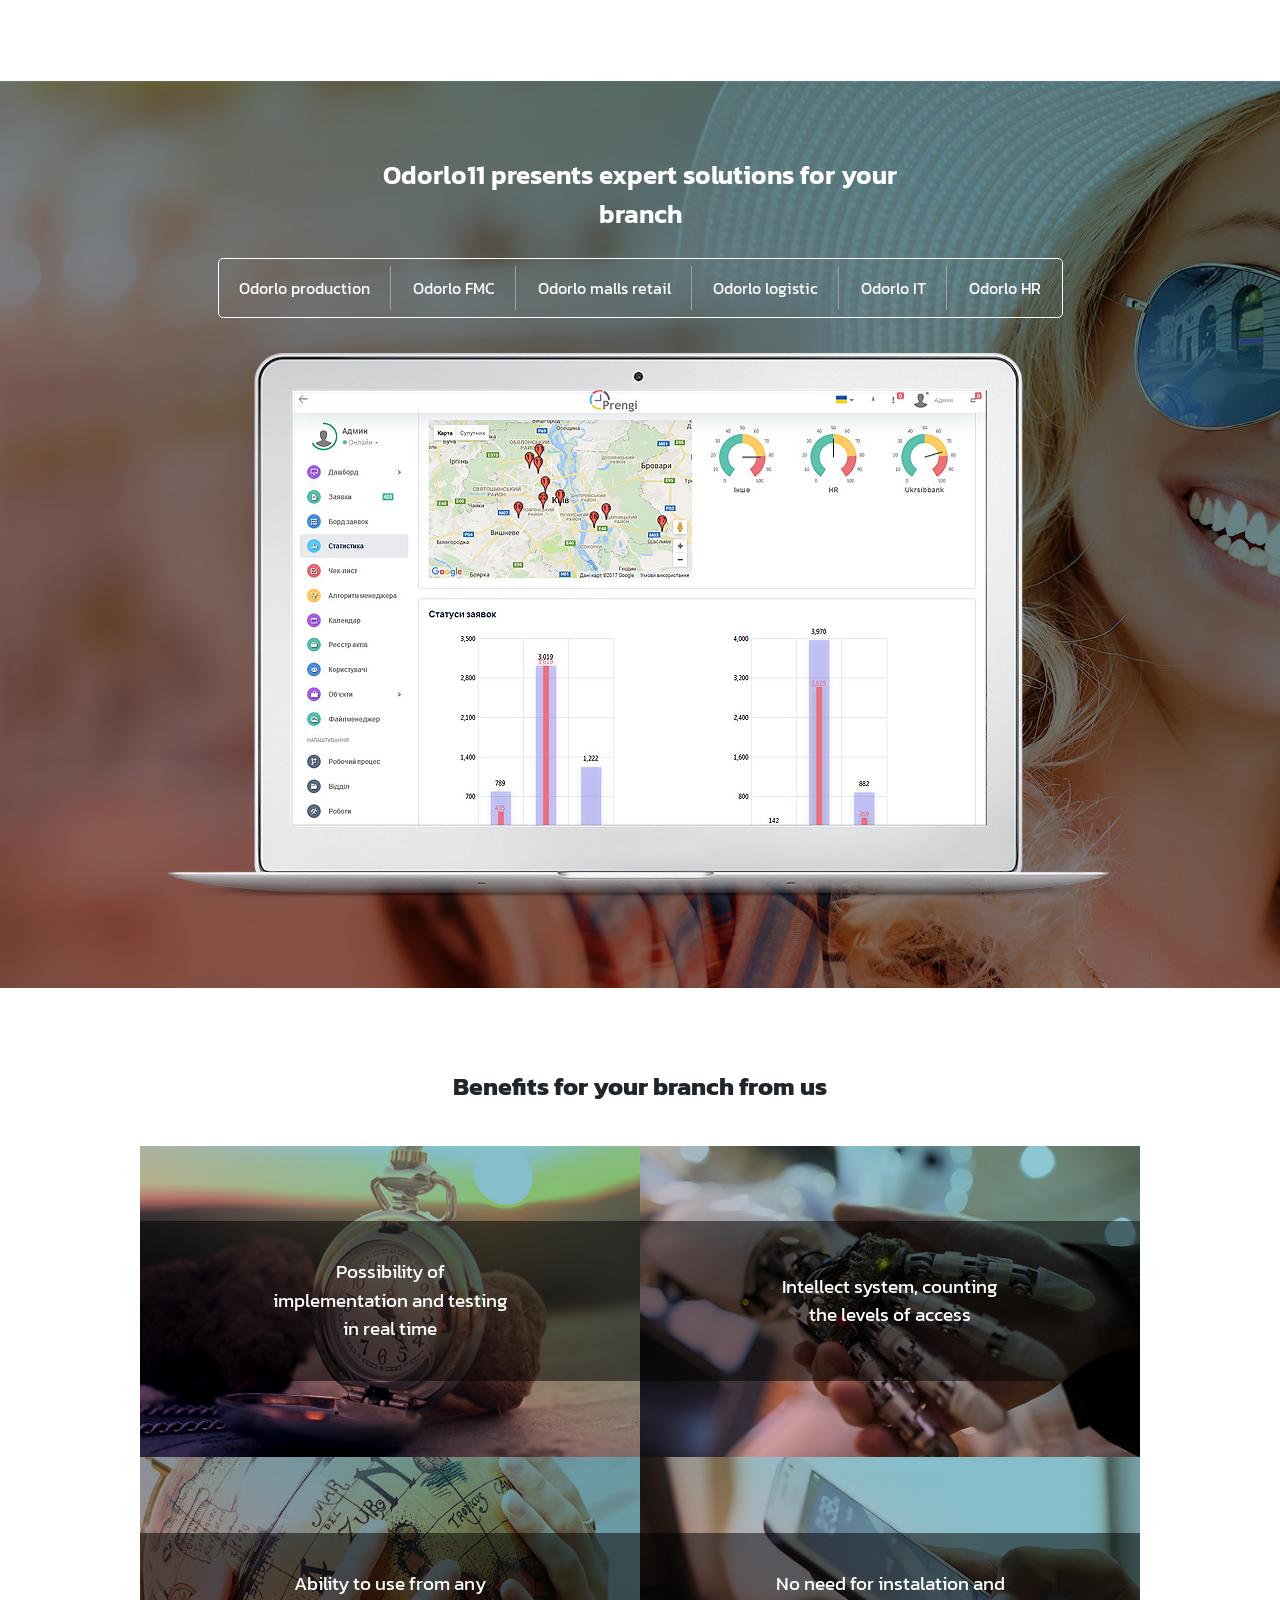
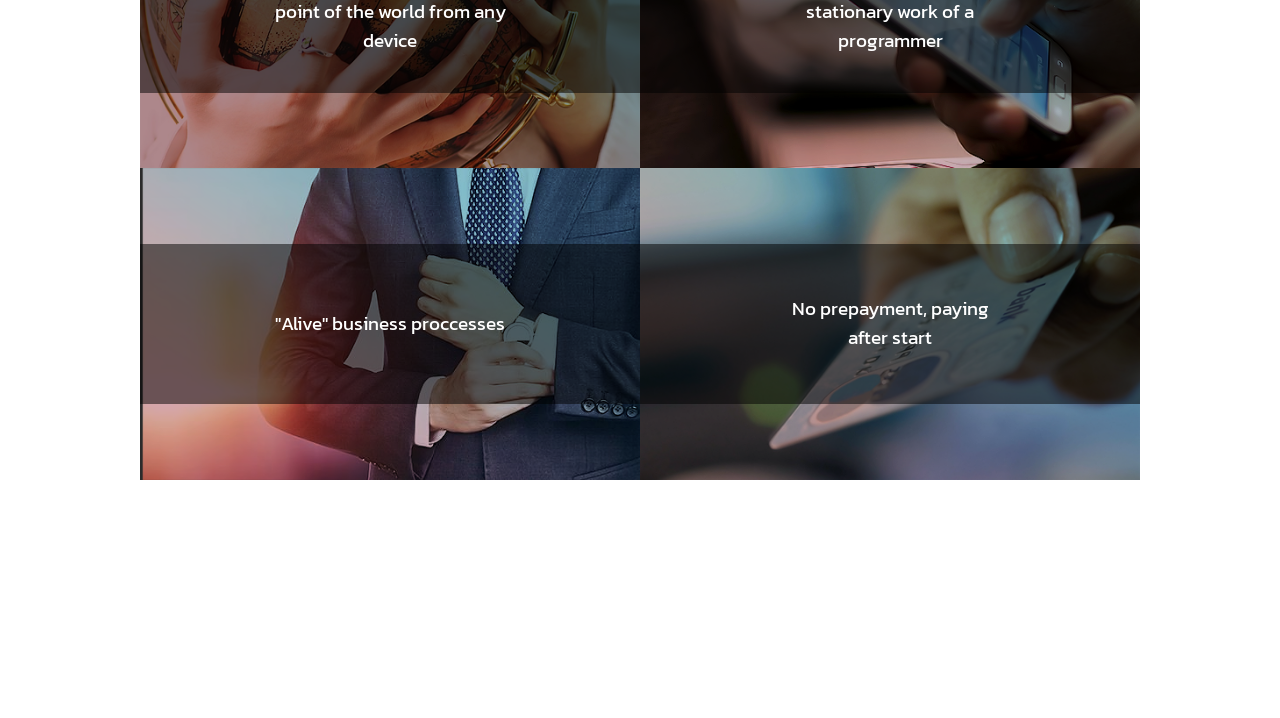
==== commit 169f55f6: "benefitsflexitems" ====
--- a/docs/index.html
+++ b/docs/index.html
@@ -33,4 +33,4 @@
                 </div>
             </div>
         </div>
-    </section> --><header class="header"><div class="deli"><div class="deli__div"></div><div class="deli__div"></div><div class="deli__div"></div></div><div class="menu__overlay"><div class="menu__wrapper"><div class="close">X</div><ul class="menu__nav"><li><a href="#">Main</a></li><li><a href="#">Modules</a></li><li><a href="#">Industries</a></li><li><a href="#">About us</a></li><li><a href="#">Our commitments</a></li></ul></div></div><div class="container"><div class="header__menu"><div class="header__logo"><img src="img/logo.png" alt="logo"></div><ul class="header__nav"><li><a href="#">Main</a></li><li><a href="#">Modules</a></li><li><a href="#">Industries</a></li><li><a href="#">About us</a></li><li><a href="#">Our commitments</a></li></ul></div><div class="header__info"><h2 class="header__title">Control your business through Smartphone</h2><div class="header__subtitle">odorlo12 - a platform for transparent business control</div><button class="header__btn">Receive access</button></div><img src="img/phones.png" alt="Phones" class="header__phones"> <img src="img/slider_dots.png" alt="Dots" class="header__dots"></div></header><section class="odorlo12"><div class="container"><div class="odorlo12__wrapper"><div class="odorlo12__elem"><img src="img/odorlo12_1.png" alt=""><div class="odorlo12__text">Don't have operativity in desicion making?</div><img src="img/odorlo12_siman.png" alt="siman" class="odorlo12__siman"></div><div class="odorlo12__elem"><img src="img/odorlo12_2.png" alt=""><div class="odorlo12__text">Don't have counting and service control?</div><img src="img/odorlo12_siman.png" alt="siman" class="odorlo12__siman"></div><div class="odorlo12__elem"><img src="img/odorlo12_3.png" alt=""><div class="odorlo12__text">Hard to make predictions and analyze data?</div><img src="img/odorlo12_siman.png" alt="siman" class="odorlo12__siman"></div></div><div class="odorlo12__arrows"><h2 class="odorlo12__text">With Odorlo11:</h2><img src="img/odorlo12_arrows.png" alt="arrows"></div><div class="odorlo12__wrapper"><div class="odorlo12__elem"><img src="img/odorlo12_5.png" alt=""><div class="odorlo12__text bold">All spendings are planned and written</div><img src="img/odorlo12_siman.png" alt="siman" class="odorlo12__siman"></div><div class="odorlo12__elem"><img src="img/odorlo12_7.png" alt=""><div class="odorlo12__text bold">Correct online data analytics</div><img src="img/odorlo12_siman.png" alt="siman" class="odorlo12__siman"></div><div class="odorlo12__elem"><img src="img/odorlo12_8.png" alt=""><div class="odorlo12__text bold">Simple integration with your any software</div><img src="img/odorlo12_siman.png" alt="siman" class="odorlo12__siman"></div></div></div></section><section class="solutions"><div class="container"><h2 class="solutions__text">Odorlo11 presents expert solutions for your branch</h2><div class="solutions__open"><img src="img/odorlo12_arrows.png" alt=""></div><ul class="solutions__menu"><li><a href="#">Odorlo production</a></li><li><a href="#">Odorlo FMC</a></li><li><a href="#">Odorlo malls retail</a></li><li><a href="#">Odorlo logistic</a></li><li><a href="#">Odorlo IT</a></li><li><a href="#">Odorlo HR</a></li></ul><div class="solutions__img"><img src="img/solutions_img.png" alt="computer"></div></div></section><script src="js/script.js"></script></body></html>+    </section> --><header class="header"><div class="deli"><div class="deli__div"></div><div class="deli__div"></div><div class="deli__div"></div></div><div class="menu__overlay"><div class="menu__wrapper"><div class="close">X</div><ul class="menu__nav"><li><a href="#">Main</a></li><li><a href="#">Modules</a></li><li><a href="#">Industries</a></li><li><a href="#">About us</a></li><li><a href="#">Our commitments</a></li></ul></div></div><div class="container"><div class="header__menu"><div class="header__logo"><img src="img/logo.png" alt="logo"></div><ul class="header__nav"><li><a href="#">Main</a></li><li><a href="#">Modules</a></li><li><a href="#">Industries</a></li><li><a href="#">About us</a></li><li><a href="#">Our commitments</a></li></ul></div><div class="header__info"><h2 class="header__title">Control your business through Smartphone</h2><div class="header__subtitle">odorlo12 - a platform for transparent business control</div><button class="header__btn">Receive access</button></div><img src="img/phones.png" alt="Phones" class="header__phones"> <img src="img/slider_dots.png" alt="Dots" class="header__dots"></div></header><section class="odorlo12"><div class="container"><div class="odorlo12__wrapper"><div class="odorlo12__elem"><img src="img/odorlo12_1.png" alt=""><div class="odorlo12__text">Don't have operativity in desicion making?</div><img src="img/odorlo12_siman.png" alt="siman" class="odorlo12__siman"></div><div class="odorlo12__elem"><img src="img/odorlo12_2.png" alt=""><div class="odorlo12__text">Don't have counting and service control?</div><img src="img/odorlo12_siman.png" alt="siman" class="odorlo12__siman"></div><div class="odorlo12__elem"><img src="img/odorlo12_3.png" alt=""><div class="odorlo12__text">Hard to make predictions and analyze data?</div><img src="img/odorlo12_siman.png" alt="siman" class="odorlo12__siman"></div></div><div class="odorlo12__arrows"><h2 class="odorlo12__text">With Odorlo11:</h2><img src="img/odorlo12_arrows.png" alt="arrows"></div><div class="odorlo12__wrapper"><div class="odorlo12__elem"><img src="img/odorlo12_5.png" alt=""><div class="odorlo12__text bold">All spendings are planned and written</div><img src="img/odorlo12_siman.png" alt="siman" class="odorlo12__siman"></div><div class="odorlo12__elem"><img src="img/odorlo12_7.png" alt=""><div class="odorlo12__text bold">Correct online data analytics</div><img src="img/odorlo12_siman.png" alt="siman" class="odorlo12__siman"></div><div class="odorlo12__elem"><img src="img/odorlo12_8.png" alt=""><div class="odorlo12__text bold">Simple integration with your any software</div><img src="img/odorlo12_siman.png" alt="siman" class="odorlo12__siman"></div></div></div></section><section class="solutions"><div class="container"><h2 class="solutions__text">Odorlo11 presents expert solutions for your branch</h2><div class="solutions__open"><img src="img/odorlo12_arrows.png" alt=""></div><ul class="solutions__menu"><li><a href="#">Odorlo production</a></li><li><a href="#">Odorlo FMC</a></li><li><a href="#">Odorlo malls retail</a></li><li><a href="#">Odorlo logistic</a></li><li><a href="#">Odorlo IT</a></li><li><a href="#">Odorlo HR</a></li></ul><div class="solutions__img"><img src="img/solutions_img.png" alt="computer"></div></div></section><section class="benefits"><div class="container"><h3 class="benefits__title">Benefits for your branch from us</h3><div class="benefits__wrapper"><div class="benefits__item"><img src="img/benefits_img1.png" alt="clock"><div class="benefits__text">Possibility of implementation and testing in real time</div></div><div class="benefits__item"><img src="img/benefits_img2.png" alt="Robot"><div class="benefits__text">Intellect system, counting the levels of access</div></div><div class="benefits__item"><img src="img/benefits_img3.png" alt="Globus"><div class="benefits__text">Ability to use from any point of the world from any device</div></div><div class="benefits__item"><img src="img/benefits_img5.png" alt="phone"><div class="benefits__text">No need for instalation and stationary work of a programmer</div></div><div class="benefits__item"><img src="img/benefits_img6.png" alt="jacket"><div class="benefits__text">"Alive" business proccesses</div></div><div class="benefits__item"><img src="img/benefits_img7.png" alt="Pay"><div class="benefits__text">No prepayment, paying after start</div></div></div></div></section><script src="js/script.js"></script></body></html>
--- a/docs/css/style.min.css
+++ b/docs/css/style.min.css
@@ -4,4 +4,4 @@
  * Copyright 2011-2019 Twitter, Inc.
  * Licensed under MIT (https://github.com/twbs/bootstrap/blob/master/LICENSE)
  * Forked from Normalize.css, licensed MIT (https://github.com/necolas/normalize.css/blob/master/LICENSE.md)
- */@import url(https://fonts.googleapis.com/css2?family=Kanit:ital,wght@0,300;0,800;1,500&display=swap);*,::after,::before{box-sizing:border-box}html{font-family:sans-serif;line-height:1.15;-webkit-text-size-adjust:100%;-webkit-tap-highlight-color:transparent}article,aside,figcaption,figure,footer,header,hgroup,main,nav,section{display:block}body{margin:0;font-family:-apple-system,BlinkMacSystemFont,"Segoe UI",Roboto,"Helvetica Neue",Arial,"Noto Sans",sans-serif,"Apple Color Emoji","Segoe UI Emoji","Segoe UI Symbol","Noto Color Emoji";font-size:1rem;font-weight:400;line-height:1.5;color:#212529;text-align:left;background-color:#fff}[tabindex="-1"]:focus{outline:0!important}hr{box-sizing:content-box;height:0;overflow:visible}h1,h2,h3,h4,h5,h6{margin-top:0;margin-bottom:.5rem}p{margin-top:0;margin-bottom:1rem}abbr[data-original-title],abbr[title]{text-decoration:underline;-webkit-text-decoration:underline dotted;text-decoration:underline dotted;cursor:help;border-bottom:0;-webkit-text-decoration-skip-ink:none;text-decoration-skip-ink:none}address{margin-bottom:1rem;font-style:normal;line-height:inherit}dl,ol,ul{margin-top:0;margin-bottom:1rem}ol ol,ol ul,ul ol,ul ul{margin-bottom:0}dt{font-weight:700}dd{margin-bottom:.5rem;margin-left:0}blockquote{margin:0 0 1rem}b,strong{font-weight:bolder}small{font-size:80%}sub,sup{position:relative;font-size:75%;line-height:0;vertical-align:baseline}sub{bottom:-.25em}sup{top:-.5em}a{color:#007bff;text-decoration:none;background-color:transparent}a:hover{color:#0056b3;text-decoration:underline}a:not([href]):not([tabindex]){color:inherit;text-decoration:none}a:not([href]):not([tabindex]):focus,a:not([href]):not([tabindex]):hover{color:inherit;text-decoration:none}a:not([href]):not([tabindex]):focus{outline:0}code,kbd,pre,samp{font-family:SFMono-Regular,Menlo,Monaco,Consolas,"Liberation Mono","Courier New",monospace;font-size:1em}pre{margin-top:0;margin-bottom:1rem;overflow:auto}figure{margin:0 0 1rem}img{vertical-align:middle;border-style:none}svg{overflow:hidden;vertical-align:middle}table{border-collapse:collapse}caption{padding-top:.75rem;padding-bottom:.75rem;color:#6c757d;text-align:left;caption-side:bottom}th{text-align:inherit}label{display:inline-block;margin-bottom:.5rem}button{border-radius:0}button:focus{outline:1px dotted;outline:5px auto -webkit-focus-ring-color}button,input,optgroup,select,textarea{margin:0;font-family:inherit;font-size:inherit;line-height:inherit}button,input{overflow:visible}button,select{text-transform:none}select{word-wrap:normal}[type=button],[type=reset],[type=submit],button{-webkit-appearance:button}[type=button]:not(:disabled),[type=reset]:not(:disabled),[type=submit]:not(:disabled),button:not(:disabled){cursor:pointer}[type=button]::-moz-focus-inner,[type=reset]::-moz-focus-inner,[type=submit]::-moz-focus-inner,button::-moz-focus-inner{padding:0;border-style:none}input[type=checkbox],input[type=radio]{box-sizing:border-box;padding:0}input[type=date],input[type=datetime-local],input[type=month],input[type=time]{-webkit-appearance:listbox}textarea{overflow:auto;resize:vertical}fieldset{min-width:0;padding:0;margin:0;border:0}legend{display:block;width:100%;max-width:100%;padding:0;margin-bottom:.5rem;font-size:1.5rem;line-height:inherit;color:inherit;white-space:normal}progress{vertical-align:baseline}[type=number]::-webkit-inner-spin-button,[type=number]::-webkit-outer-spin-button{height:auto}[type=search]{outline-offset:-2px;-webkit-appearance:none}[type=search]::-webkit-search-decoration{-webkit-appearance:none}::-webkit-file-upload-button{font:inherit;-webkit-appearance:button}output{display:inline-block}summary{display:list-item;cursor:pointer}template{display:none}[hidden]{display:none!important}*{font-family:Kanit,sans-serif;margin:0;padding:0}*{font-family:Poppins,sans-serif;margin:0;padding:0}.container{max-width:1140px;margin:0 auto}.flags{min-height:85px;padding:20px 0}.flags__wrapper{display:grid;grid-template-columns:repeat(5,200px);-webkit-box-pack:justify;justify-content:space-between;padding:0 20px}.flags__elem{display:grid;grid-template-columns:repeat(2,auto);grid-template-rows:repeat(2,10px);gap:10px 20px;-webkit-box-pack:left;justify-content:left}.flags__img{grid-row:1/4;align-self:baseline}.flags__country{font-weight:800;font-size:12px}.flags__info{font-size:10px}.flags__contacts{font-size:10px}.header{min-height:695px;background:url(../img/header_bg.png) center center/cover;padding:35px 0 190px 0;position:relative}.header__menu{display:-webkit-box;display:flex;-webkit-box-pack:justify;justify-content:space-between;-webkit-box-align:end;align-items:flex-end}.header__nav{display:-webkit-box;display:flex;width:500px;justify-content:space-around;margin-bottom:10px}.header__nav li{list-style-type:none}.header__nav li a{text-decoration:none;color:#fff}.header__nav li a:hover{color:#00c2f0}.header__info{color:#fff;width:500px;margin-top:150px}.header__title{font-weight:800;font-size:35px;line-height:45px}.header__subtitle{font-weight:500}.header__btn{color:#fff;background-color:#00c2f0;border:none;padding:15px 25px;margin-top:20px}.header__btn:hover{background-color:#1e90ff}.header__phones{display:block;position:absolute;bottom:0;right:100px}.header__dots{position:absolute;left:50%;bottom:60px;-webkit-transform:translateX(-50%);transform:translateX(-50%)}.menu__overlay{width:100%;height:100%;background-color:rgba(0,0,0,.5);position:absolute;top:0;z-index:20;opacity:0;visibility:hidden;-webkit-transition:all .6s;transition:all .6s}.menu__wrapper{background-color:#1e90ff;height:100%;width:300px;position:fixed;left:100%;-webkit-transition:all .6s;transition:all .6s}.menu__nav{padding:50px 20px}.menu__nav li{list-style-type:none;margin-top:25px}.menu__nav li a{color:#fff;font-size:30px}.deli{width:40px;height:30px;position:absolute;right:30px;top:30px;display:-webkit-box;display:flex;-webkit-box-pack:justify;justify-content:space-between;-webkit-box-orient:vertical;-webkit-box-direction:normal;flex-direction:column;cursor:pointer;display:none}.deli__div{width:100%;height:3px;background-color:#fff}.active{visibility:visible;opacity:1}.wrapper_active{left:0}.close{position:absolute;color:#fff;font-size:20px;right:10px;top:3px;-webkit-transform:scaleX(1.4);transform:scaleX(1.4);cursor:pointer}.odorlo12{min-height:985px;padding:80px 0}.odorlo12__wrapper{display:-webkit-box;display:flex;justify-content:space-around;text-align:center;flex-wrap:wrap}.odorlo12__elem{padding:30px 0;border:1px solid #d4d4d4;position:relative;width:360px;overflow:hidden;margin-top:20px}.odorlo12__elem img{display:block;margin:0 auto}.odorlo12__siman{position:absolute;right:-35px;bottom:-35px}.odorlo12__arrows{width:230px;text-align:center;margin:30px auto}.odorlo12 .bold{font-weight:800}.solutions{min-height:880px;padding:75px 0;background:url(../../img/solutions_bg.png) center center/cover}.solutions__text{text-align:center;margin:0 auto;font-weight:600;width:600px;font-size:26px;color:#fff}.solutions__menu{display:-webkit-box;display:flex;width:845px;margin:0 auto;border:1px solid #fff;border-radius:5px;height:60px;margin-top:25px;justify-content:space-around;-webkit-box-align:center;align-items:center;-webkit-transition:1s all;transition:1s all}.solutions__menu li{list-style-type:none;border-right:1px solid #a0a0a0;padding:10px 20px;-webkit-transition:.5s all;transition:.5s all}.solutions__menu li:nth-last-child(1){border:none}.solutions__menu li:hover{padding:0 20px}.solutions__menu li a{text-decoration:none;color:#fff;-webkit-transition:.5s all;transition:.5s all}.solutions__menu li a:hover{color:#00c2f0}.solutions__img{margin:35px auto 0 auto;width:950px}.solutions__open{margin:15px auto 0 auto;width:100px;display:-webkit-box;display:flex;-webkit-box-pack:center;justify-content:center;-webkit-transition:.5s all;transition:.5s all;cursor:pointer}.solutions__open img{width:90px}.solutions .solutions__active{height:350px!important;opacity:1!important}.arrows__opposite{-webkit-transform:rotate(180deg);transform:rotate(180deg)}@media (max-width:1200px){.flags{display:none}.header .header__phones{display:none}.header .header__info{margin:150px auto 0 auto}.container{padding:0 15px}.odorlo12__wrapper{-webkit-box-pack:space-evenly;justify-content:space-evenly}.solutions__menu{width:100%;-webkit-transition:1s all;transition:1s all}.solutions__img{width:100%!important}.solutions__img img{width:100%}}@media (min-width:992px){.solutions__open{display:none}}@media (max-width:992px){.solutions .solutions__menu{-webkit-box-orient:vertical;-webkit-box-direction:normal;flex-direction:column;width:300px;height:0;overflow:hidden;opacity:0}.solutions .solutions__menu li{border:none}.solutions .solutions__menu li:hover{padding:10px 20px}.solutions__text{width:100%}}@media (max-width:768px){.header__nav{display:none}.deli{display:-webkit-box;display:flex}}@media (max-width:576px){.header__info{width:100%}}+ */@import url(https://fonts.googleapis.com/css2?family=Kanit:ital,wght@0,300;0,800;1,500&display=swap);*,::after,::before{box-sizing:border-box}html{font-family:sans-serif;line-height:1.15;-webkit-text-size-adjust:100%;-webkit-tap-highlight-color:transparent}article,aside,figcaption,figure,footer,header,hgroup,main,nav,section{display:block}body{margin:0;font-family:-apple-system,BlinkMacSystemFont,"Segoe UI",Roboto,"Helvetica Neue",Arial,"Noto Sans",sans-serif,"Apple Color Emoji","Segoe UI Emoji","Segoe UI Symbol","Noto Color Emoji";font-size:1rem;font-weight:400;line-height:1.5;color:#212529;text-align:left;background-color:#fff}[tabindex="-1"]:focus{outline:0!important}hr{box-sizing:content-box;height:0;overflow:visible}h1,h2,h3,h4,h5,h6{margin-top:0;margin-bottom:.5rem}p{margin-top:0;margin-bottom:1rem}abbr[data-original-title],abbr[title]{text-decoration:underline;-webkit-text-decoration:underline dotted;text-decoration:underline dotted;cursor:help;border-bottom:0;-webkit-text-decoration-skip-ink:none;text-decoration-skip-ink:none}address{margin-bottom:1rem;font-style:normal;line-height:inherit}dl,ol,ul{margin-top:0;margin-bottom:1rem}ol ol,ol ul,ul ol,ul ul{margin-bottom:0}dt{font-weight:700}dd{margin-bottom:.5rem;margin-left:0}blockquote{margin:0 0 1rem}b,strong{font-weight:bolder}small{font-size:80%}sub,sup{position:relative;font-size:75%;line-height:0;vertical-align:baseline}sub{bottom:-.25em}sup{top:-.5em}a{color:#007bff;text-decoration:none;background-color:transparent}a:hover{color:#0056b3;text-decoration:underline}a:not([href]):not([tabindex]){color:inherit;text-decoration:none}a:not([href]):not([tabindex]):focus,a:not([href]):not([tabindex]):hover{color:inherit;text-decoration:none}a:not([href]):not([tabindex]):focus{outline:0}code,kbd,pre,samp{font-family:SFMono-Regular,Menlo,Monaco,Consolas,"Liberation Mono","Courier New",monospace;font-size:1em}pre{margin-top:0;margin-bottom:1rem;overflow:auto}figure{margin:0 0 1rem}img{vertical-align:middle;border-style:none}svg{overflow:hidden;vertical-align:middle}table{border-collapse:collapse}caption{padding-top:.75rem;padding-bottom:.75rem;color:#6c757d;text-align:left;caption-side:bottom}th{text-align:inherit}label{display:inline-block;margin-bottom:.5rem}button{border-radius:0}button:focus{outline:1px dotted;outline:5px auto -webkit-focus-ring-color}button,input,optgroup,select,textarea{margin:0;font-family:inherit;font-size:inherit;line-height:inherit}button,input{overflow:visible}button,select{text-transform:none}select{word-wrap:normal}[type=button],[type=reset],[type=submit],button{-webkit-appearance:button}[type=button]:not(:disabled),[type=reset]:not(:disabled),[type=submit]:not(:disabled),button:not(:disabled){cursor:pointer}[type=button]::-moz-focus-inner,[type=reset]::-moz-focus-inner,[type=submit]::-moz-focus-inner,button::-moz-focus-inner{padding:0;border-style:none}input[type=checkbox],input[type=radio]{box-sizing:border-box;padding:0}input[type=date],input[type=datetime-local],input[type=month],input[type=time]{-webkit-appearance:listbox}textarea{overflow:auto;resize:vertical}fieldset{min-width:0;padding:0;margin:0;border:0}legend{display:block;width:100%;max-width:100%;padding:0;margin-bottom:.5rem;font-size:1.5rem;line-height:inherit;color:inherit;white-space:normal}progress{vertical-align:baseline}[type=number]::-webkit-inner-spin-button,[type=number]::-webkit-outer-spin-button{height:auto}[type=search]{outline-offset:-2px;-webkit-appearance:none}[type=search]::-webkit-search-decoration{-webkit-appearance:none}::-webkit-file-upload-button{font:inherit;-webkit-appearance:button}output{display:inline-block}summary{display:list-item;cursor:pointer}template{display:none}[hidden]{display:none!important}*{font-family:Kanit,sans-serif;margin:0;padding:0}.container{max-width:1140px;margin:0 auto}.flags{min-height:85px;padding:20px 0}.flags__wrapper{display:grid;grid-template-columns:repeat(5,200px);-webkit-box-pack:justify;justify-content:space-between;padding:0 20px}.flags__elem{display:grid;grid-template-columns:repeat(2,auto);grid-template-rows:repeat(2,10px);gap:10px 20px;-webkit-box-pack:left;justify-content:left}.flags__img{grid-row:1/4;align-self:baseline}.flags__country{font-weight:800;font-size:12px}.flags__info{font-size:10px}.flags__contacts{font-size:10px}.header{min-height:695px;background:url(../img/header_bg.png) center center/cover;padding:35px 0 190px 0;position:relative}.header__menu{display:-webkit-box;display:flex;-webkit-box-pack:justify;justify-content:space-between;-webkit-box-align:end;align-items:flex-end}.header__nav{display:-webkit-box;display:flex;width:500px;justify-content:space-around;margin-bottom:10px}.header__nav li{list-style-type:none}.header__nav li a{text-decoration:none;color:#fff}.header__nav li a:hover{color:#00c2f0}.header__info{color:#fff;width:500px;margin-top:150px}.header__title{font-weight:800;font-size:35px;line-height:45px}.header__subtitle{font-weight:500}.header__btn{color:#fff;background-color:#00c2f0;border:none;padding:15px 25px;margin-top:20px}.header__btn:hover{background-color:#1e90ff}.header__phones{display:block;position:absolute;bottom:0;right:100px}.header__dots{position:absolute;left:50%;bottom:60px;-webkit-transform:translateX(-50%);transform:translateX(-50%)}.menu__overlay{width:100%;height:100%;background-color:rgba(0,0,0,.5);position:absolute;top:0;z-index:20;opacity:0;visibility:hidden;-webkit-transition:all .6s;transition:all .6s}.menu__wrapper{background-color:#1e90ff;height:100%;width:300px;position:fixed;left:100%;-webkit-transition:all .6s;transition:all .6s}.menu__nav{padding:50px 20px}.menu__nav li{list-style-type:none;margin-top:25px}.menu__nav li a{color:#fff;font-size:30px}.deli{width:40px;height:30px;position:absolute;right:30px;top:30px;display:-webkit-box;display:flex;-webkit-box-pack:justify;justify-content:space-between;-webkit-box-orient:vertical;-webkit-box-direction:normal;flex-direction:column;cursor:pointer;display:none}.deli__div{width:100%;height:3px;background-color:#fff}.active{visibility:visible;opacity:1}.wrapper_active{left:0}.close{position:absolute;color:#fff;font-size:20px;right:10px;top:3px;-webkit-transform:scaleX(1.4);transform:scaleX(1.4);cursor:pointer}.odorlo12{min-height:985px;padding:80px 0}.odorlo12__wrapper{display:-webkit-box;display:flex;justify-content:space-around;text-align:center;flex-wrap:wrap}.odorlo12__elem{padding:30px 0;border:1px solid #d4d4d4;position:relative;width:360px;overflow:hidden;margin-top:20px}.odorlo12__elem img{display:block;margin:0 auto}.odorlo12__siman{position:absolute;right:-35px;bottom:-35px}.odorlo12__arrows{width:230px;text-align:center;margin:30px auto}.odorlo12 .bold{font-weight:800}.solutions{min-height:880px;padding:75px 0;background:url(../img/solutions_bg.png) center center/cover}.solutions__text{text-align:center;margin:0 auto;font-weight:600;width:600px;font-size:26px;color:#fff}.solutions__menu{display:-webkit-box;display:flex;width:845px;margin:0 auto;border:1px solid #fff;border-radius:5px;height:60px;margin-top:25px;justify-content:space-around;-webkit-box-align:center;align-items:center;-webkit-transition:1s all;transition:1s all}.solutions__menu li{list-style-type:none;border-right:1px solid #a0a0a0;padding:10px 20px;-webkit-transition:.5s all;transition:.5s all}.solutions__menu li:nth-last-child(1){border:none}.solutions__menu li:hover{padding:0 20px}.solutions__menu li a{text-decoration:none;color:#fff;-webkit-transition:.5s all;transition:.5s all}.solutions__menu li a:hover{color:#00c2f0}.solutions__img{margin:35px auto 0 auto;width:950px}.solutions__open{margin:15px auto 0 auto;width:100px;display:-webkit-box;display:flex;-webkit-box-pack:center;justify-content:center;-webkit-transition:.5s all;transition:.5s all;cursor:pointer}.solutions__open img{width:90px}.solutions .solutions__active{height:350px!important;opacity:1!important}.arrows__opposite{-webkit-transform:rotate(180deg);transform:rotate(180deg)}.benefits{min-height:1330px;padding:80px 80px}.benefits__title{text-align:center;margin-bottom:40px;font-size:25px}.benefits__wrapper{width:1000px;display:-webkit-box;display:flex;flex-wrap:wrap;margin:0 auto;-webkit-box-pack:center;justify-content:center}.benefits__item{width:500px;position:relative}.benefits__item img{display:block;width:100%;position:relative;z-index:0}.benefits__text{position:absolute;width:100%;height:160px;font-size:19px;background-color:rgba(0,0,0,.5);z-index:1;top:50%;display:-webkit-box;display:flex;-webkit-box-align:center;align-items:center;-webkit-box-pack:center;justify-content:center;color:#fff;-webkit-transform:translateY(-50%);transform:translateY(-50%);padding:40px 130px;text-align:center}@media (max-width:1200px){.flags{display:none}.header .header__phones{display:none}.header .header__info{margin:150px auto 0 auto}.container{padding:0 15px}.odorlo12__wrapper{-webkit-box-pack:space-evenly;justify-content:space-evenly}.solutions__menu{width:100%;-webkit-transition:1s all;transition:1s all}.solutions__img{width:100%!important}.solutions__img img{width:100%}.benefits__wrapper{width:100%}.benefits__wrapper .benefits__item{margin-bottom:20px}}@media (min-width:992px){.solutions__open{display:none}}@media (max-width:992px){.solutions .solutions__menu{-webkit-box-orient:vertical;-webkit-box-direction:normal;flex-direction:column;width:300px;height:0;overflow:hidden;opacity:0}.solutions .solutions__menu li{border:none}.solutions .solutions__menu li:hover{padding:10px 20px}.solutions__text{width:100%}}@media (max-width:768px){.header__nav{display:none}.deli{display:-webkit-box;display:flex}.benefits__text{padding:10px 10px;height:100%}}@media (max-width:576px){.header__info{width:100%}.benefits{min-height:100%;padding-bottom:10px}.benefits__text{font-size:15px}.solutions{min-height:660px}}
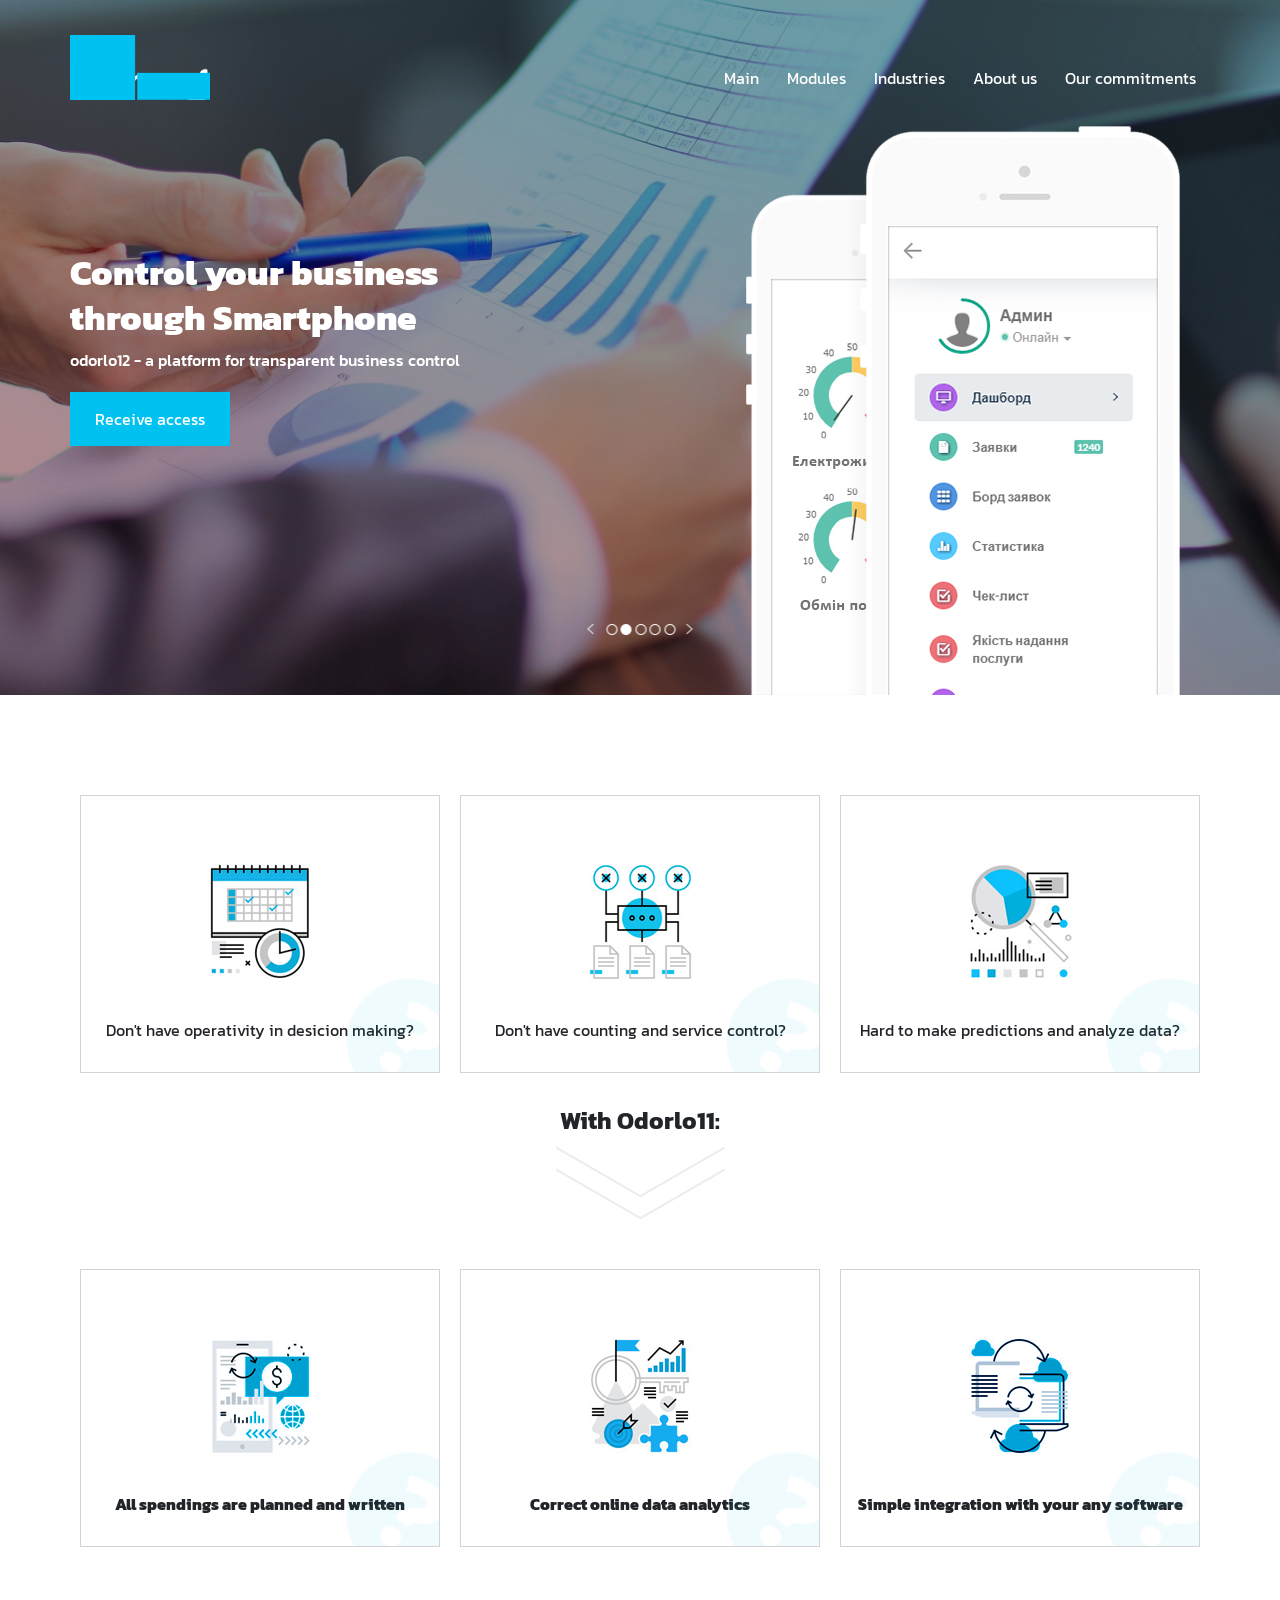
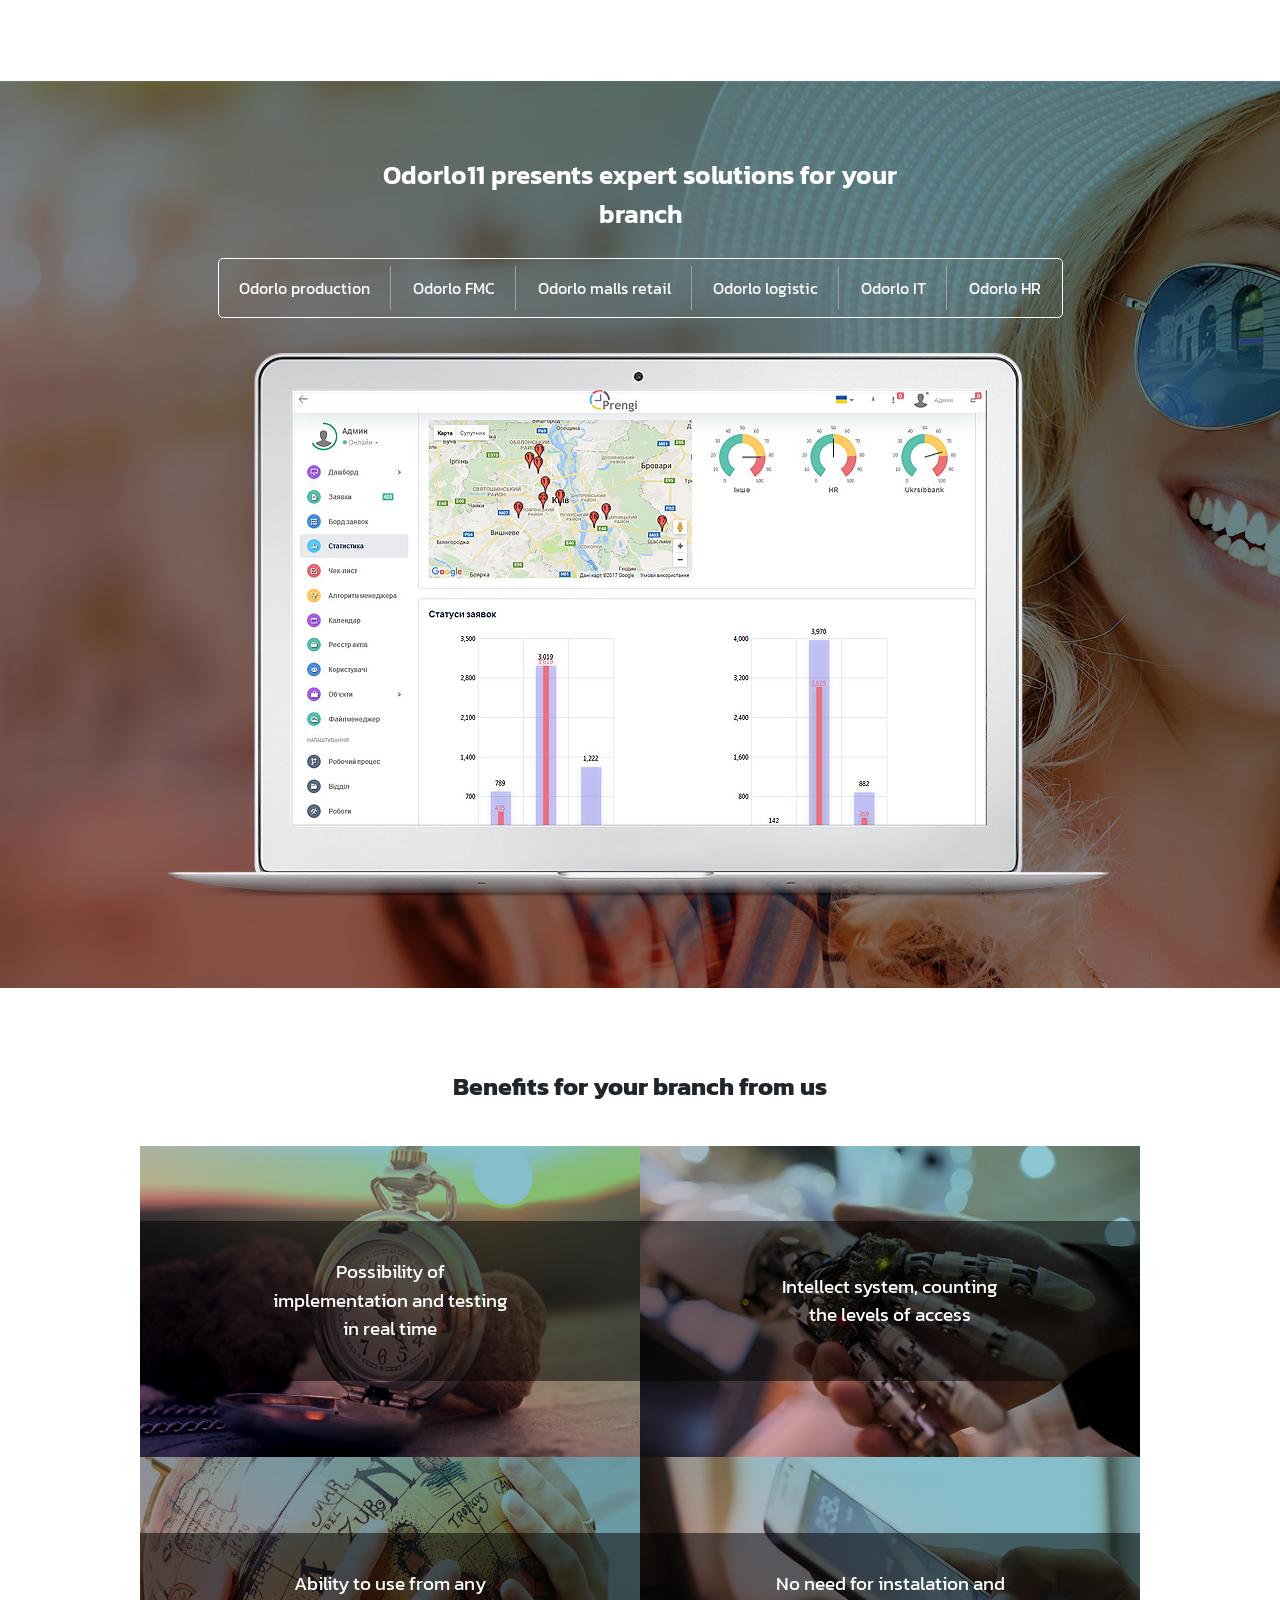
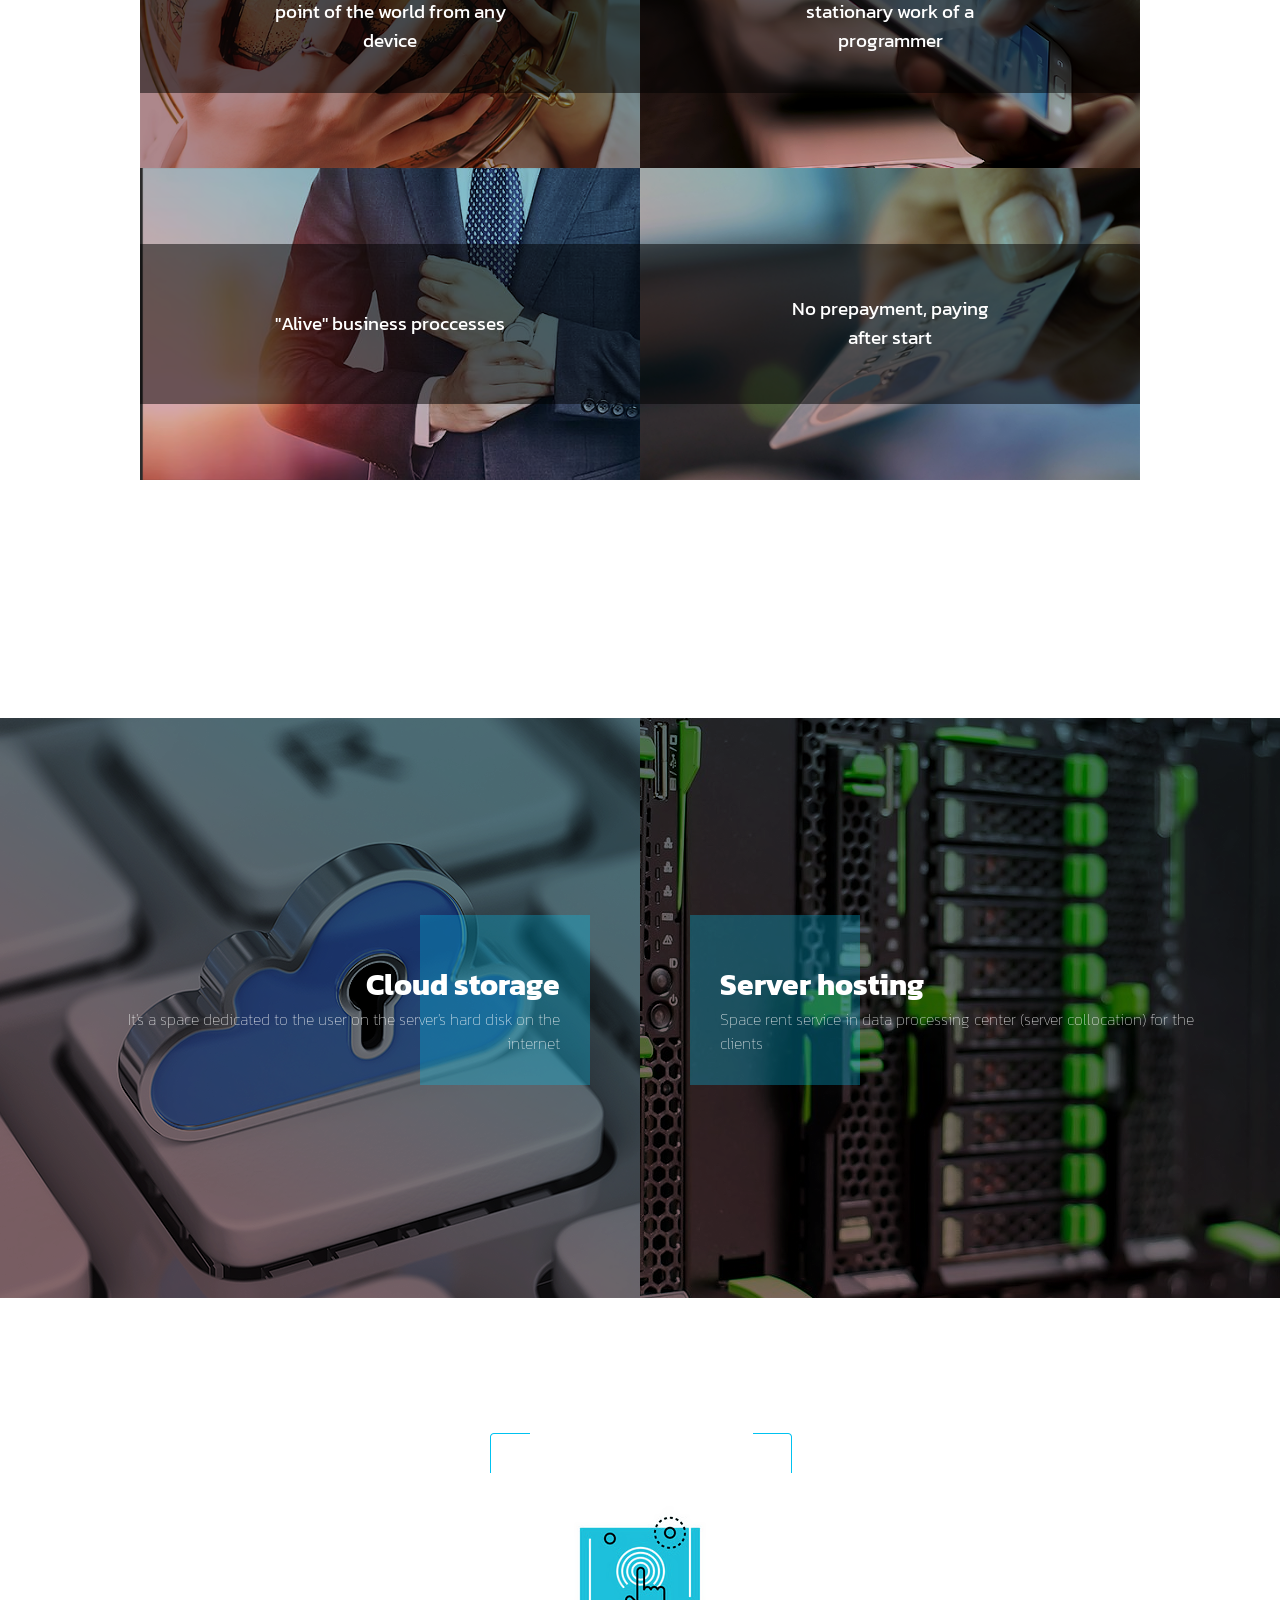
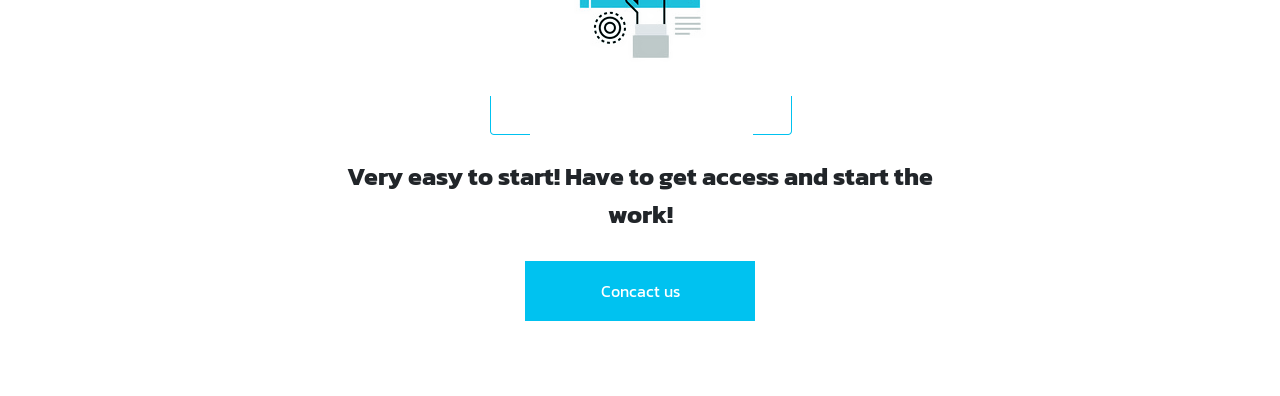
==== commit ad37b7b8: "2secOptions&start" ====
--- a/docs/index.html
+++ b/docs/index.html
@@ -33,4 +33,4 @@
                 </div>
             </div>
         </div>
-    </section> --><header class="header"><div class="deli"><div class="deli__div"></div><div class="deli__div"></div><div class="deli__div"></div></div><div class="menu__overlay"><div class="menu__wrapper"><div class="close">X</div><ul class="menu__nav"><li><a href="#">Main</a></li><li><a href="#">Modules</a></li><li><a href="#">Industries</a></li><li><a href="#">About us</a></li><li><a href="#">Our commitments</a></li></ul></div></div><div class="container"><div class="header__menu"><div class="header__logo"><img src="img/logo.png" alt="logo"></div><ul class="header__nav"><li><a href="#">Main</a></li><li><a href="#">Modules</a></li><li><a href="#">Industries</a></li><li><a href="#">About us</a></li><li><a href="#">Our commitments</a></li></ul></div><div class="header__info"><h2 class="header__title">Control your business through Smartphone</h2><div class="header__subtitle">odorlo12 - a platform for transparent business control</div><button class="header__btn">Receive access</button></div><img src="img/phones.png" alt="Phones" class="header__phones"> <img src="img/slider_dots.png" alt="Dots" class="header__dots"></div></header><section class="odorlo12"><div class="container"><div class="odorlo12__wrapper"><div class="odorlo12__elem"><img src="img/odorlo12_1.png" alt=""><div class="odorlo12__text">Don't have operativity in desicion making?</div><img src="img/odorlo12_siman.png" alt="siman" class="odorlo12__siman"></div><div class="odorlo12__elem"><img src="img/odorlo12_2.png" alt=""><div class="odorlo12__text">Don't have counting and service control?</div><img src="img/odorlo12_siman.png" alt="siman" class="odorlo12__siman"></div><div class="odorlo12__elem"><img src="img/odorlo12_3.png" alt=""><div class="odorlo12__text">Hard to make predictions and analyze data?</div><img src="img/odorlo12_siman.png" alt="siman" class="odorlo12__siman"></div></div><div class="odorlo12__arrows"><h2 class="odorlo12__text">With Odorlo11:</h2><img src="img/odorlo12_arrows.png" alt="arrows"></div><div class="odorlo12__wrapper"><div class="odorlo12__elem"><img src="img/odorlo12_5.png" alt=""><div class="odorlo12__text bold">All spendings are planned and written</div><img src="img/odorlo12_siman.png" alt="siman" class="odorlo12__siman"></div><div class="odorlo12__elem"><img src="img/odorlo12_7.png" alt=""><div class="odorlo12__text bold">Correct online data analytics</div><img src="img/odorlo12_siman.png" alt="siman" class="odorlo12__siman"></div><div class="odorlo12__elem"><img src="img/odorlo12_8.png" alt=""><div class="odorlo12__text bold">Simple integration with your any software</div><img src="img/odorlo12_siman.png" alt="siman" class="odorlo12__siman"></div></div></div></section><section class="solutions"><div class="container"><h2 class="solutions__text">Odorlo11 presents expert solutions for your branch</h2><div class="solutions__open"><img src="img/odorlo12_arrows.png" alt=""></div><ul class="solutions__menu"><li><a href="#">Odorlo production</a></li><li><a href="#">Odorlo FMC</a></li><li><a href="#">Odorlo malls retail</a></li><li><a href="#">Odorlo logistic</a></li><li><a href="#">Odorlo IT</a></li><li><a href="#">Odorlo HR</a></li></ul><div class="solutions__img"><img src="img/solutions_img.png" alt="computer"></div></div></section><section class="benefits"><div class="container"><h3 class="benefits__title">Benefits for your branch from us</h3><div class="benefits__wrapper"><div class="benefits__item"><img src="img/benefits_img1.png" alt="clock"><div class="benefits__text">Possibility of implementation and testing in real time</div></div><div class="benefits__item"><img src="img/benefits_img2.png" alt="Robot"><div class="benefits__text">Intellect system, counting the levels of access</div></div><div class="benefits__item"><img src="img/benefits_img3.png" alt="Globus"><div class="benefits__text">Ability to use from any point of the world from any device</div></div><div class="benefits__item"><img src="img/benefits_img5.png" alt="phone"><div class="benefits__text">No need for instalation and stationary work of a programmer</div></div><div class="benefits__item"><img src="img/benefits_img6.png" alt="jacket"><div class="benefits__text">"Alive" business proccesses</div></div><div class="benefits__item"><img src="img/benefits_img7.png" alt="Pay"><div class="benefits__text">No prepayment, paying after start</div></div></div></div></section><script src="js/script.js"></script></body></html>+    </section> --><header class="header"><div class="deli"><div class="deli__div"></div><div class="deli__div"></div><div class="deli__div"></div></div><div class="menu__overlay"><div class="menu__wrapper"><div class="close">X</div><ul class="menu__nav"><li><a href="#">Main</a></li><li><a href="#">Modules</a></li><li><a href="#">Industries</a></li><li><a href="#">About us</a></li><li><a href="#">Our commitments</a></li></ul></div></div><div class="container"><div class="header__menu"><div class="header__logo"><img src="img/logo.png" alt="logo"></div><ul class="header__nav"><li><a href="#">Main</a></li><li><a href="#">Modules</a></li><li><a href="#">Industries</a></li><li><a href="#">About us</a></li><li><a href="#">Our commitments</a></li></ul></div><div class="header__info"><h2 class="header__title">Control your business through Smartphone</h2><div class="header__subtitle">odorlo12 - a platform for transparent business control</div><button class="header__btn">Receive access</button></div><img src="img/phones.png" alt="Phones" class="header__phones"> <img src="img/slider_dots.png" alt="Dots" class="header__dots"></div></header><section class="odorlo12"><div class="container"><div class="odorlo12__wrapper"><div class="odorlo12__elem"><img src="img/odorlo12_1.png" alt=""><div class="odorlo12__text">Don't have operativity in desicion making?</div><img src="img/odorlo12_siman.png" alt="siman" class="odorlo12__siman"></div><div class="odorlo12__elem"><img src="img/odorlo12_2.png" alt=""><div class="odorlo12__text">Don't have counting and service control?</div><img src="img/odorlo12_siman.png" alt="siman" class="odorlo12__siman"></div><div class="odorlo12__elem"><img src="img/odorlo12_3.png" alt=""><div class="odorlo12__text">Hard to make predictions and analyze data?</div><img src="img/odorlo12_siman.png" alt="siman" class="odorlo12__siman"></div></div><div class="odorlo12__arrows"><h2 class="odorlo12__text">With Odorlo11:</h2><img src="img/odorlo12_arrows.png" alt="arrows"></div><div class="odorlo12__wrapper"><div class="odorlo12__elem"><img src="img/odorlo12_5.png" alt=""><div class="odorlo12__text bold">All spendings are planned and written</div><img src="img/odorlo12_siman.png" alt="siman" class="odorlo12__siman"></div><div class="odorlo12__elem"><img src="img/odorlo12_7.png" alt=""><div class="odorlo12__text bold">Correct online data analytics</div><img src="img/odorlo12_siman.png" alt="siman" class="odorlo12__siman"></div><div class="odorlo12__elem"><img src="img/odorlo12_8.png" alt=""><div class="odorlo12__text bold">Simple integration with your any software</div><img src="img/odorlo12_siman.png" alt="siman" class="odorlo12__siman"></div></div></div></section><section class="solutions"><div class="container"><h2 class="solutions__text">Odorlo11 presents expert solutions for your branch</h2><div class="solutions__open"><img src="img/odorlo12_arrows.png" alt=""></div><ul class="solutions__menu"><li><a href="#">Odorlo production</a></li><li><a href="#">Odorlo FMC</a></li><li><a href="#">Odorlo malls retail</a></li><li><a href="#">Odorlo logistic</a></li><li><a href="#">Odorlo IT</a></li><li><a href="#">Odorlo HR</a></li></ul><div class="solutions__img"><img src="img/solutions_img.png" alt="computer"></div></div></section><section class="benefits"><div class="container"><h3 class="benefits__title">Benefits for your branch from us</h3><div class="benefits__wrapper"><div class="benefits__item"><img src="img/benefits_img1.png" alt="clock"><div class="benefits__text">Possibility of implementation and testing in real time</div></div><div class="benefits__item"><img src="img/benefits_img2.png" alt="Robot"><div class="benefits__text">Intellect system, counting the levels of access</div></div><div class="benefits__item"><img src="img/benefits_img3.png" alt="Globus"><div class="benefits__text">Ability to use from any point of the world from any device</div></div><div class="benefits__item"><img src="img/benefits_img5.png" alt="phone"><div class="benefits__text">No need for instalation and stationary work of a programmer</div></div><div class="benefits__item"><img src="img/benefits_img6.png" alt="jacket"><div class="benefits__text">"Alive" business proccesses</div></div><div class="benefits__item"><img src="img/benefits_img7.png" alt="Pay"><div class="benefits__text">No prepayment, paying after start</div></div></div></div></section><section class="options"><div class="options__wrapper"><div class="options__img1"><div class="options__info"><div class="options__title">Cloud storage</div><div class="options__text">It's a space dedicated to the user on the server's hard disk on the internet</div><div class="options__square"></div></div></div><div class="options__img2"><div class="options__info2"><div class="options__title">Server hosting</div><div class="options__text">Space rent service in data processing center (server collocation) for the clients</div><div class="options__square2"></div></div></div></div></section><section class="start"><div class="container"><div class="start__wrapper"><div class="start__img"><img class="start__icon" src="img/start_icon.png" alt="start icon"> <img class="start__brackets" src="img/start_brackets.png" alt="brackets"></div><h3 class="start__title">Very easy to start! Have to get access and start the work!</h3><button class="start__btn">Concact us</button></div></div></section><script src="js/script.js"></script></body></html>
--- a/docs/css/style.min.css
+++ b/docs/css/style.min.css
@@ -4,4 +4,4 @@
  * Copyright 2011-2019 Twitter, Inc.
  * Licensed under MIT (https://github.com/twbs/bootstrap/blob/master/LICENSE)
  * Forked from Normalize.css, licensed MIT (https://github.com/necolas/normalize.css/blob/master/LICENSE.md)
- */@import url(https://fonts.googleapis.com/css2?family=Kanit:ital,wght@0,300;0,800;1,500&display=swap);*,::after,::before{box-sizing:border-box}html{font-family:sans-serif;line-height:1.15;-webkit-text-size-adjust:100%;-webkit-tap-highlight-color:transparent}article,aside,figcaption,figure,footer,header,hgroup,main,nav,section{display:block}body{margin:0;font-family:-apple-system,BlinkMacSystemFont,"Segoe UI",Roboto,"Helvetica Neue",Arial,"Noto Sans",sans-serif,"Apple Color Emoji","Segoe UI Emoji","Segoe UI Symbol","Noto Color Emoji";font-size:1rem;font-weight:400;line-height:1.5;color:#212529;text-align:left;background-color:#fff}[tabindex="-1"]:focus{outline:0!important}hr{box-sizing:content-box;height:0;overflow:visible}h1,h2,h3,h4,h5,h6{margin-top:0;margin-bottom:.5rem}p{margin-top:0;margin-bottom:1rem}abbr[data-original-title],abbr[title]{text-decoration:underline;-webkit-text-decoration:underline dotted;text-decoration:underline dotted;cursor:help;border-bottom:0;-webkit-text-decoration-skip-ink:none;text-decoration-skip-ink:none}address{margin-bottom:1rem;font-style:normal;line-height:inherit}dl,ol,ul{margin-top:0;margin-bottom:1rem}ol ol,ol ul,ul ol,ul ul{margin-bottom:0}dt{font-weight:700}dd{margin-bottom:.5rem;margin-left:0}blockquote{margin:0 0 1rem}b,strong{font-weight:bolder}small{font-size:80%}sub,sup{position:relative;font-size:75%;line-height:0;vertical-align:baseline}sub{bottom:-.25em}sup{top:-.5em}a{color:#007bff;text-decoration:none;background-color:transparent}a:hover{color:#0056b3;text-decoration:underline}a:not([href]):not([tabindex]){color:inherit;text-decoration:none}a:not([href]):not([tabindex]):focus,a:not([href]):not([tabindex]):hover{color:inherit;text-decoration:none}a:not([href]):not([tabindex]):focus{outline:0}code,kbd,pre,samp{font-family:SFMono-Regular,Menlo,Monaco,Consolas,"Liberation Mono","Courier New",monospace;font-size:1em}pre{margin-top:0;margin-bottom:1rem;overflow:auto}figure{margin:0 0 1rem}img{vertical-align:middle;border-style:none}svg{overflow:hidden;vertical-align:middle}table{border-collapse:collapse}caption{padding-top:.75rem;padding-bottom:.75rem;color:#6c757d;text-align:left;caption-side:bottom}th{text-align:inherit}label{display:inline-block;margin-bottom:.5rem}button{border-radius:0}button:focus{outline:1px dotted;outline:5px auto -webkit-focus-ring-color}button,input,optgroup,select,textarea{margin:0;font-family:inherit;font-size:inherit;line-height:inherit}button,input{overflow:visible}button,select{text-transform:none}select{word-wrap:normal}[type=button],[type=reset],[type=submit],button{-webkit-appearance:button}[type=button]:not(:disabled),[type=reset]:not(:disabled),[type=submit]:not(:disabled),button:not(:disabled){cursor:pointer}[type=button]::-moz-focus-inner,[type=reset]::-moz-focus-inner,[type=submit]::-moz-focus-inner,button::-moz-focus-inner{padding:0;border-style:none}input[type=checkbox],input[type=radio]{box-sizing:border-box;padding:0}input[type=date],input[type=datetime-local],input[type=month],input[type=time]{-webkit-appearance:listbox}textarea{overflow:auto;resize:vertical}fieldset{min-width:0;padding:0;margin:0;border:0}legend{display:block;width:100%;max-width:100%;padding:0;margin-bottom:.5rem;font-size:1.5rem;line-height:inherit;color:inherit;white-space:normal}progress{vertical-align:baseline}[type=number]::-webkit-inner-spin-button,[type=number]::-webkit-outer-spin-button{height:auto}[type=search]{outline-offset:-2px;-webkit-appearance:none}[type=search]::-webkit-search-decoration{-webkit-appearance:none}::-webkit-file-upload-button{font:inherit;-webkit-appearance:button}output{display:inline-block}summary{display:list-item;cursor:pointer}template{display:none}[hidden]{display:none!important}*{font-family:Kanit,sans-serif;margin:0;padding:0}.container{max-width:1140px;margin:0 auto}.flags{min-height:85px;padding:20px 0}.flags__wrapper{display:grid;grid-template-columns:repeat(5,200px);-webkit-box-pack:justify;justify-content:space-between;padding:0 20px}.flags__elem{display:grid;grid-template-columns:repeat(2,auto);grid-template-rows:repeat(2,10px);gap:10px 20px;-webkit-box-pack:left;justify-content:left}.flags__img{grid-row:1/4;align-self:baseline}.flags__country{font-weight:800;font-size:12px}.flags__info{font-size:10px}.flags__contacts{font-size:10px}.header{min-height:695px;background:url(../img/header_bg.png) center center/cover;padding:35px 0 190px 0;position:relative}.header__menu{display:-webkit-box;display:flex;-webkit-box-pack:justify;justify-content:space-between;-webkit-box-align:end;align-items:flex-end}.header__nav{display:-webkit-box;display:flex;width:500px;justify-content:space-around;margin-bottom:10px}.header__nav li{list-style-type:none}.header__nav li a{text-decoration:none;color:#fff}.header__nav li a:hover{color:#00c2f0}.header__info{color:#fff;width:500px;margin-top:150px}.header__title{font-weight:800;font-size:35px;line-height:45px}.header__subtitle{font-weight:500}.header__btn{color:#fff;background-color:#00c2f0;border:none;padding:15px 25px;margin-top:20px}.header__btn:hover{background-color:#1e90ff}.header__phones{display:block;position:absolute;bottom:0;right:100px}.header__dots{position:absolute;left:50%;bottom:60px;-webkit-transform:translateX(-50%);transform:translateX(-50%)}.menu__overlay{width:100%;height:100%;background-color:rgba(0,0,0,.5);position:absolute;top:0;z-index:20;opacity:0;visibility:hidden;-webkit-transition:all .6s;transition:all .6s}.menu__wrapper{background-color:#1e90ff;height:100%;width:300px;position:fixed;left:100%;-webkit-transition:all .6s;transition:all .6s}.menu__nav{padding:50px 20px}.menu__nav li{list-style-type:none;margin-top:25px}.menu__nav li a{color:#fff;font-size:30px}.deli{width:40px;height:30px;position:absolute;right:30px;top:30px;display:-webkit-box;display:flex;-webkit-box-pack:justify;justify-content:space-between;-webkit-box-orient:vertical;-webkit-box-direction:normal;flex-direction:column;cursor:pointer;display:none}.deli__div{width:100%;height:3px;background-color:#fff}.active{visibility:visible;opacity:1}.wrapper_active{left:0}.close{position:absolute;color:#fff;font-size:20px;right:10px;top:3px;-webkit-transform:scaleX(1.4);transform:scaleX(1.4);cursor:pointer}.odorlo12{min-height:985px;padding:80px 0}.odorlo12__wrapper{display:-webkit-box;display:flex;justify-content:space-around;text-align:center;flex-wrap:wrap}.odorlo12__elem{padding:30px 0;border:1px solid #d4d4d4;position:relative;width:360px;overflow:hidden;margin-top:20px}.odorlo12__elem img{display:block;margin:0 auto}.odorlo12__siman{position:absolute;right:-35px;bottom:-35px}.odorlo12__arrows{width:230px;text-align:center;margin:30px auto}.odorlo12 .bold{font-weight:800}.solutions{min-height:880px;padding:75px 0;background:url(../img/solutions_bg.png) center center/cover}.solutions__text{text-align:center;margin:0 auto;font-weight:600;width:600px;font-size:26px;color:#fff}.solutions__menu{display:-webkit-box;display:flex;width:845px;margin:0 auto;border:1px solid #fff;border-radius:5px;height:60px;margin-top:25px;justify-content:space-around;-webkit-box-align:center;align-items:center;-webkit-transition:1s all;transition:1s all}.solutions__menu li{list-style-type:none;border-right:1px solid #a0a0a0;padding:10px 20px;-webkit-transition:.5s all;transition:.5s all}.solutions__menu li:nth-last-child(1){border:none}.solutions__menu li:hover{padding:0 20px}.solutions__menu li a{text-decoration:none;color:#fff;-webkit-transition:.5s all;transition:.5s all}.solutions__menu li a:hover{color:#00c2f0}.solutions__img{margin:35px auto 0 auto;width:950px}.solutions__open{margin:15px auto 0 auto;width:100px;display:-webkit-box;display:flex;-webkit-box-pack:center;justify-content:center;-webkit-transition:.5s all;transition:.5s all;cursor:pointer}.solutions__open img{width:90px}.solutions .solutions__active{height:350px!important;opacity:1!important}.arrows__opposite{-webkit-transform:rotate(180deg);transform:rotate(180deg)}.benefits{min-height:1330px;padding:80px 80px}.benefits__title{text-align:center;margin-bottom:40px;font-size:25px}.benefits__wrapper{width:1000px;display:-webkit-box;display:flex;flex-wrap:wrap;margin:0 auto;-webkit-box-pack:center;justify-content:center}.benefits__item{width:500px;position:relative}.benefits__item img{display:block;width:100%;position:relative;z-index:0}.benefits__text{position:absolute;width:100%;height:160px;font-size:19px;background-color:rgba(0,0,0,.5);z-index:1;top:50%;display:-webkit-box;display:flex;-webkit-box-align:center;align-items:center;-webkit-box-pack:center;justify-content:center;color:#fff;-webkit-transform:translateY(-50%);transform:translateY(-50%);padding:40px 130px;text-align:center}@media (max-width:1200px){.flags{display:none}.header .header__phones{display:none}.header .header__info{margin:150px auto 0 auto}.container{padding:0 15px}.odorlo12__wrapper{-webkit-box-pack:space-evenly;justify-content:space-evenly}.solutions__menu{width:100%;-webkit-transition:1s all;transition:1s all}.solutions__img{width:100%!important}.solutions__img img{width:100%}.benefits__wrapper{width:100%}.benefits__wrapper .benefits__item{margin-bottom:20px}}@media (min-width:992px){.solutions__open{display:none}}@media (max-width:992px){.solutions .solutions__menu{-webkit-box-orient:vertical;-webkit-box-direction:normal;flex-direction:column;width:300px;height:0;overflow:hidden;opacity:0}.solutions .solutions__menu li{border:none}.solutions .solutions__menu li:hover{padding:10px 20px}.solutions__text{width:100%}}@media (max-width:768px){.header__nav{display:none}.deli{display:-webkit-box;display:flex}.benefits__text{padding:10px 10px;height:100%}}@media (max-width:576px){.header__info{width:100%}.benefits{min-height:100%;padding-bottom:10px}.benefits__text{font-size:15px}.solutions{min-height:660px}}+ */@import url(https://fonts.googleapis.com/css2?family=Kanit:ital,wght@0,300;0,800;1,500&display=swap);*,::after,::before{box-sizing:border-box}html{font-family:sans-serif;line-height:1.15;-webkit-text-size-adjust:100%;-webkit-tap-highlight-color:transparent}article,aside,figcaption,figure,footer,header,hgroup,main,nav,section{display:block}body{margin:0;font-family:-apple-system,BlinkMacSystemFont,"Segoe UI",Roboto,"Helvetica Neue",Arial,"Noto Sans",sans-serif,"Apple Color Emoji","Segoe UI Emoji","Segoe UI Symbol","Noto Color Emoji";font-size:1rem;font-weight:400;line-height:1.5;color:#212529;text-align:left;background-color:#fff}[tabindex="-1"]:focus{outline:0!important}hr{box-sizing:content-box;height:0;overflow:visible}h1,h2,h3,h4,h5,h6{margin-top:0;margin-bottom:.5rem}p{margin-top:0;margin-bottom:1rem}abbr[data-original-title],abbr[title]{text-decoration:underline;-webkit-text-decoration:underline dotted;text-decoration:underline dotted;cursor:help;border-bottom:0;-webkit-text-decoration-skip-ink:none;text-decoration-skip-ink:none}address{margin-bottom:1rem;font-style:normal;line-height:inherit}dl,ol,ul{margin-top:0;margin-bottom:1rem}ol ol,ol ul,ul ol,ul ul{margin-bottom:0}dt{font-weight:700}dd{margin-bottom:.5rem;margin-left:0}blockquote{margin:0 0 1rem}b,strong{font-weight:bolder}small{font-size:80%}sub,sup{position:relative;font-size:75%;line-height:0;vertical-align:baseline}sub{bottom:-.25em}sup{top:-.5em}a{color:#007bff;text-decoration:none;background-color:transparent}a:hover{color:#0056b3;text-decoration:underline}a:not([href]):not([tabindex]){color:inherit;text-decoration:none}a:not([href]):not([tabindex]):focus,a:not([href]):not([tabindex]):hover{color:inherit;text-decoration:none}a:not([href]):not([tabindex]):focus{outline:0}code,kbd,pre,samp{font-family:SFMono-Regular,Menlo,Monaco,Consolas,"Liberation Mono","Courier New",monospace;font-size:1em}pre{margin-top:0;margin-bottom:1rem;overflow:auto}figure{margin:0 0 1rem}img{vertical-align:middle;border-style:none}svg{overflow:hidden;vertical-align:middle}table{border-collapse:collapse}caption{padding-top:.75rem;padding-bottom:.75rem;color:#6c757d;text-align:left;caption-side:bottom}th{text-align:inherit}label{display:inline-block;margin-bottom:.5rem}button{border-radius:0}button:focus{outline:1px dotted;outline:5px auto -webkit-focus-ring-color}button,input,optgroup,select,textarea{margin:0;font-family:inherit;font-size:inherit;line-height:inherit}button,input{overflow:visible}button,select{text-transform:none}select{word-wrap:normal}[type=button],[type=reset],[type=submit],button{-webkit-appearance:button}[type=button]:not(:disabled),[type=reset]:not(:disabled),[type=submit]:not(:disabled),button:not(:disabled){cursor:pointer}[type=button]::-moz-focus-inner,[type=reset]::-moz-focus-inner,[type=submit]::-moz-focus-inner,button::-moz-focus-inner{padding:0;border-style:none}input[type=checkbox],input[type=radio]{box-sizing:border-box;padding:0}input[type=date],input[type=datetime-local],input[type=month],input[type=time]{-webkit-appearance:listbox}textarea{overflow:auto;resize:vertical}fieldset{min-width:0;padding:0;margin:0;border:0}legend{display:block;width:100%;max-width:100%;padding:0;margin-bottom:.5rem;font-size:1.5rem;line-height:inherit;color:inherit;white-space:normal}progress{vertical-align:baseline}[type=number]::-webkit-inner-spin-button,[type=number]::-webkit-outer-spin-button{height:auto}[type=search]{outline-offset:-2px;-webkit-appearance:none}[type=search]::-webkit-search-decoration{-webkit-appearance:none}::-webkit-file-upload-button{font:inherit;-webkit-appearance:button}output{display:inline-block}summary{display:list-item;cursor:pointer}template{display:none}[hidden]{display:none!important}*{font-family:Kanit,sans-serif;margin:0;padding:0}.container{max-width:1140px;margin:0 auto}.flags{min-height:85px;padding:20px 0}.flags__wrapper{display:grid;grid-template-columns:repeat(5,200px);-webkit-box-pack:justify;justify-content:space-between;padding:0 20px}.flags__elem{display:grid;grid-template-columns:repeat(2,auto);grid-template-rows:repeat(2,10px);gap:10px 20px;-webkit-box-pack:left;justify-content:left}.flags__img{grid-row:1/4;align-self:baseline}.flags__country{font-weight:800;font-size:12px}.flags__info{font-size:10px}.flags__contacts{font-size:10px}.header{min-height:695px;background:url(../img/header_bg.png) center center/cover;padding:35px 0 190px 0;position:relative}.header__menu{display:-webkit-box;display:flex;-webkit-box-pack:justify;justify-content:space-between;-webkit-box-align:end;align-items:flex-end}.header__nav{display:-webkit-box;display:flex;width:500px;justify-content:space-around;margin-bottom:10px}.header__nav li{list-style-type:none}.header__nav li a{text-decoration:none;color:#fff}.header__nav li a:hover{color:#00c2f0}.header__info{color:#fff;width:500px;margin-top:150px}.header__title{font-weight:800;font-size:35px;line-height:45px}.header__subtitle{font-weight:500}.header__btn{color:#fff;background-color:#00c2f0;border:none;padding:15px 25px;margin-top:20px}.header__btn:hover{background-color:#1e90ff}.header__phones{display:block;position:absolute;bottom:0;right:100px}.header__dots{position:absolute;left:50%;bottom:60px;-webkit-transform:translateX(-50%);transform:translateX(-50%)}.menu__overlay{width:100%;height:100%;background-color:rgba(0,0,0,.5);position:absolute;top:0;z-index:20;opacity:0;visibility:hidden;-webkit-transition:all .6s;transition:all .6s}.menu__wrapper{background-color:#1e90ff;height:100%;width:300px;position:fixed;left:100%;-webkit-transition:all .6s;transition:all .6s}.menu__nav{padding:50px 20px}.menu__nav li{list-style-type:none;margin-top:25px}.menu__nav li a{color:#fff;font-size:30px}.deli{width:40px;height:30px;position:absolute;right:30px;top:30px;display:-webkit-box;display:flex;-webkit-box-pack:justify;justify-content:space-between;-webkit-box-orient:vertical;-webkit-box-direction:normal;flex-direction:column;cursor:pointer;display:none}.deli__div{width:100%;height:3px;background-color:#fff}.active{visibility:visible;opacity:1}.wrapper_active{left:0}.close{position:absolute;color:#fff;font-size:20px;right:10px;top:3px;-webkit-transform:scaleX(1.4);transform:scaleX(1.4);cursor:pointer}.odorlo12{min-height:985px;padding:80px 0}.odorlo12__wrapper{display:-webkit-box;display:flex;justify-content:space-around;text-align:center;flex-wrap:wrap}.odorlo12__elem{padding:30px 0;border:1px solid #d4d4d4;position:relative;width:360px;overflow:hidden;margin-top:20px}.odorlo12__elem img{display:block;margin:0 auto}.odorlo12__siman{position:absolute;right:-35px;bottom:-35px}.odorlo12__arrows{width:230px;text-align:center;margin:30px auto}.odorlo12 .bold{font-weight:800}.solutions{min-height:880px;padding:75px 0;background:url(../img/solutions_bg.png) center center/cover}.solutions__text{text-align:center;margin:0 auto;font-weight:600;width:600px;font-size:26px;color:#fff}.solutions__menu{display:-webkit-box;display:flex;width:845px;margin:0 auto;border:1px solid #fff;border-radius:5px;height:60px;margin-top:25px;justify-content:space-around;-webkit-box-align:center;align-items:center;-webkit-transition:1s all;transition:1s all}.solutions__menu li{list-style-type:none;border-right:1px solid #a0a0a0;padding:10px 20px;-webkit-transition:.5s all;transition:.5s all}.solutions__menu li:nth-last-child(1){border:none}.solutions__menu li:hover{padding:0 20px}.solutions__menu li a{text-decoration:none;color:#fff;-webkit-transition:.5s all;transition:.5s all}.solutions__menu li a:hover{color:#00c2f0}.solutions__img{margin:35px auto 0 auto;width:950px}.solutions__open{margin:15px auto 0 auto;width:100px;display:-webkit-box;display:flex;-webkit-box-pack:center;justify-content:center;-webkit-transition:.5s all;transition:.5s all;cursor:pointer}.solutions__open img{width:90px}.solutions .solutions__active{height:350px!important;opacity:1!important}.arrows__opposite{-webkit-transform:rotate(180deg);transform:rotate(180deg)}.benefits{min-height:1330px;padding:80px 80px}.benefits__title{text-align:center;margin-bottom:40px;font-size:25px}.benefits__wrapper{width:1000px;display:-webkit-box;display:flex;flex-wrap:wrap;margin:0 auto;-webkit-box-pack:center;justify-content:center}.benefits__item{width:500px;position:relative}.benefits__item img{display:block;width:100%;position:relative;z-index:0}.benefits__text{position:absolute;width:100%;height:160px;font-size:19px;background-color:rgba(0,0,0,.5);z-index:1;top:50%;display:-webkit-box;display:flex;-webkit-box-align:center;align-items:center;-webkit-box-pack:center;justify-content:center;color:#fff;-webkit-transform:translateY(-50%);transform:translateY(-50%);padding:40px 130px;text-align:center}.options{height:580px}.options__wrapper{display:-webkit-box;display:flex;height:100%}.options__img1{height:100%;width:100%;background:url(../img/options_img1.png) center center/cover;display:-webkit-box;display:flex;-webkit-box-align:center;align-items:center;-webkit-box-pack:end;justify-content:flex-end}.options__img2{height:100%;width:100%;background:url(../img/options_img2.png) center center/cover;display:-webkit-box;display:flex;-webkit-box-align:center;align-items:center;-webkit-box-pack:start;justify-content:flex-start}.options__info{color:#fff;text-align:right;width:480px;margin-right:80px;position:relative}.options__info2{color:#fff;text-align:left;width:480px;position:relative;margin-left:80px}.options__title{font-size:30px;font-weight:700;position:relative;z-index:3}.options__text{font-weight:lighter;position:relative;z-index:3}.options__square{width:170px;height:170px;position:absolute;background-color:rgba(0,194,240,.3);right:-30px;bottom:-30px;z-index:0}.options__square2{width:170px;height:170px;position:absolute;background-color:rgba(0,194,240,.3);left:-30px;bottom:-30px;z-index:0}.start{min-height:690px;padding:170px 0 75px 0}.start__wrapper{width:600px;display:-webkit-box;display:flex;-webkit-box-pack:center;justify-content:center;-webkit-box-orient:vertical;-webkit-box-direction:normal;flex-direction:column;margin:0 auto}.start__img{position:relative;width:300px;display:-webkit-box;display:flex;-webkit-box-pack:center;justify-content:center;margin:0 auto}.start__brackets{position:absolute;top:-35px;left:0;-webkit-transition:all 1s;transition:all 1s;cursor:pointer}.start__brackets:hover{-webkit-transform:scale(.65);transform:scale(.65)}.start__icon{display:block}.start__title{font-size:25px;text-align:center;margin-top:50px}.start__btn{margin:20px auto 0 auto;width:230px;height:60px;color:#fff;background-color:#00c2f0;border:none;padding:15px 25px;cursor:pointer}.start__btn:hover{background-color:#1e90ff}@media (max-width:1200px){.flags{display:none}.header .header__phones{display:none}.header .header__info{margin:150px auto 0 auto}.container{padding:0 15px}.odorlo12__wrapper{-webkit-box-pack:space-evenly;justify-content:space-evenly}.solutions__menu{width:100%;-webkit-transition:1s all;transition:1s all}.solutions__img{width:100%!important}.solutions__img img{width:100%}.benefits__wrapper{width:100%}.benefits__wrapper .benefits__item{margin-bottom:20px}.options__wrapper{-webkit-box-orient:vertical;-webkit-box-direction:normal;flex-direction:column}.options__img1,.options__img2{-webkit-box-pack:center;justify-content:center}.start{padding-top:100px}.start__wrapper{width:100%}}@media (min-width:992px){.solutions__open{display:none}}@media (max-width:992px){.solutions .solutions__menu{-webkit-box-orient:vertical;-webkit-box-direction:normal;flex-direction:column;width:300px;height:0;overflow:hidden;opacity:0}.solutions .solutions__menu li{border:none}.solutions .solutions__menu li:hover{padding:10px 20px}.solutions__text{width:100%}}@media (max-width:768px){.header__nav{display:none}.deli{display:-webkit-box;display:flex}.benefits__text{padding:10px 10px;height:100%}}@media (max-width:576px){.header__info{width:100%}.benefits{min-height:100%;padding-bottom:10px}.benefits__text{font-size:15px}.solutions{min-height:660px}}
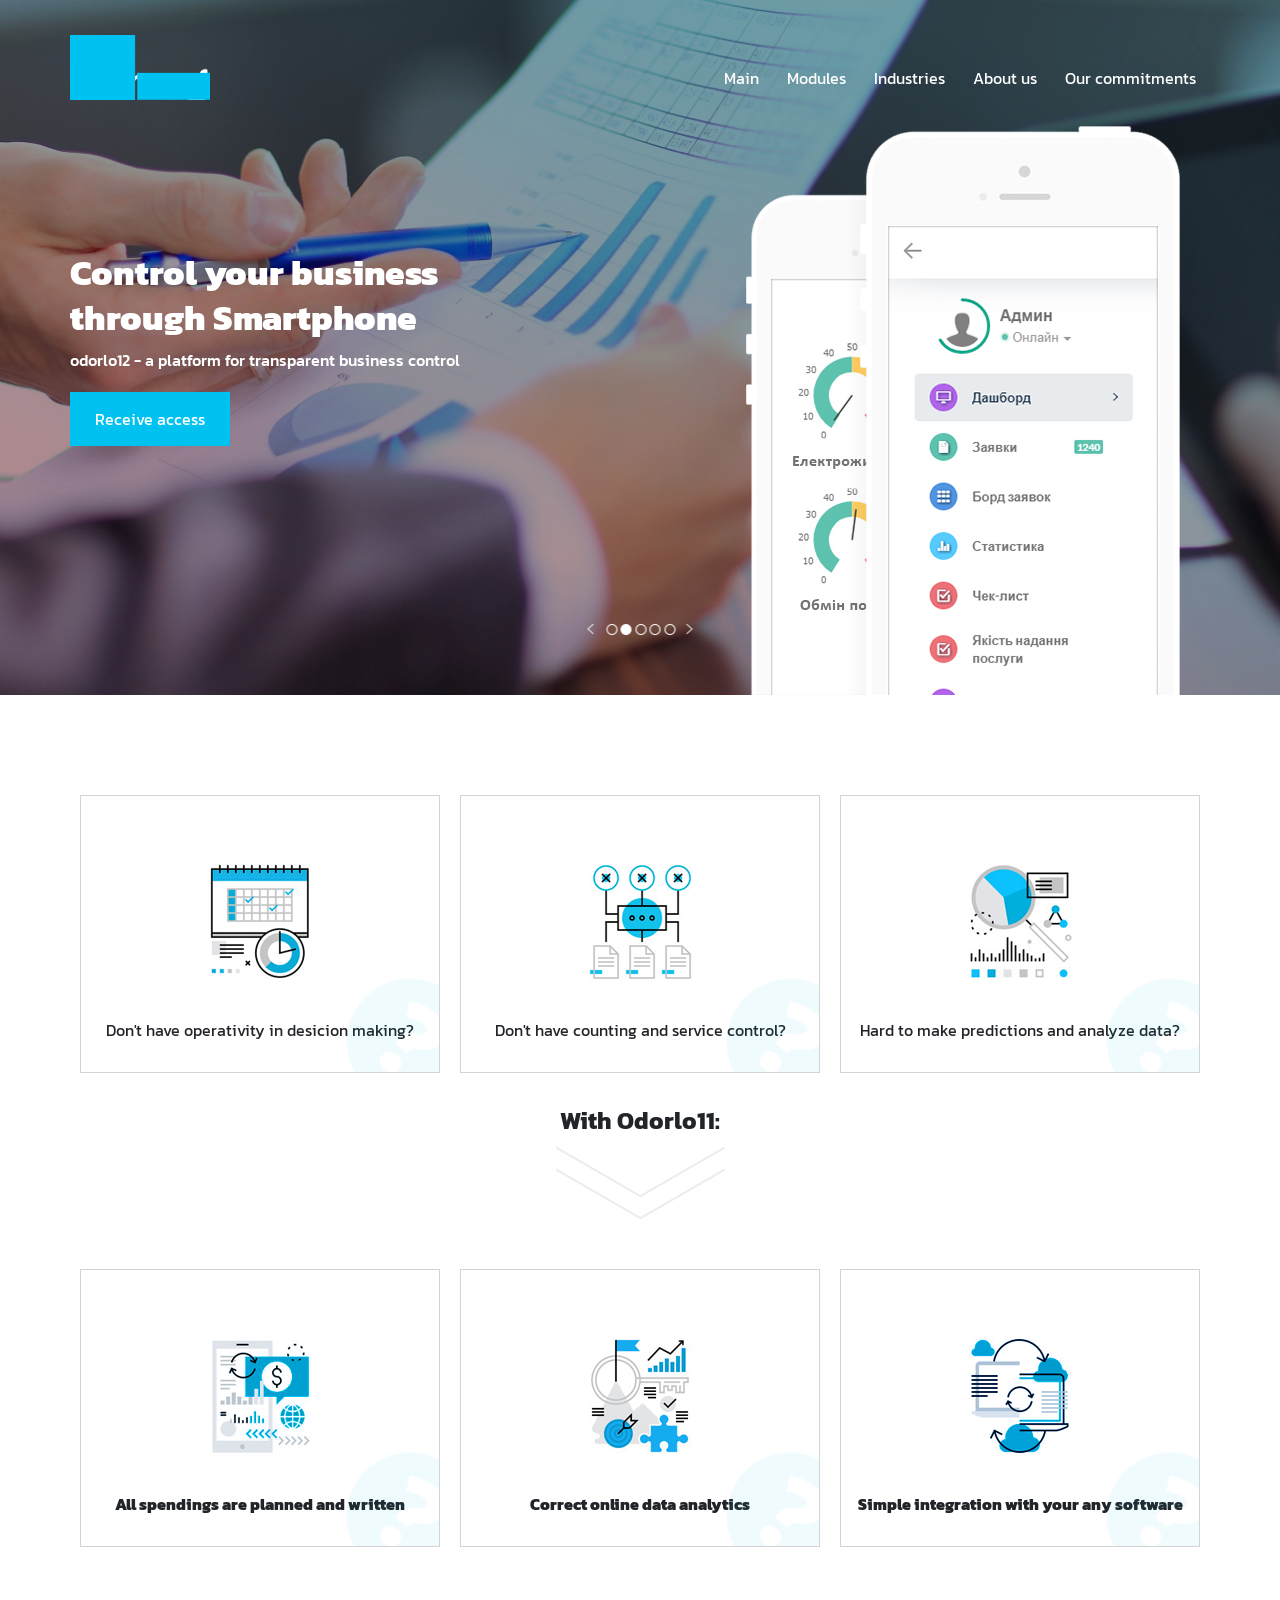
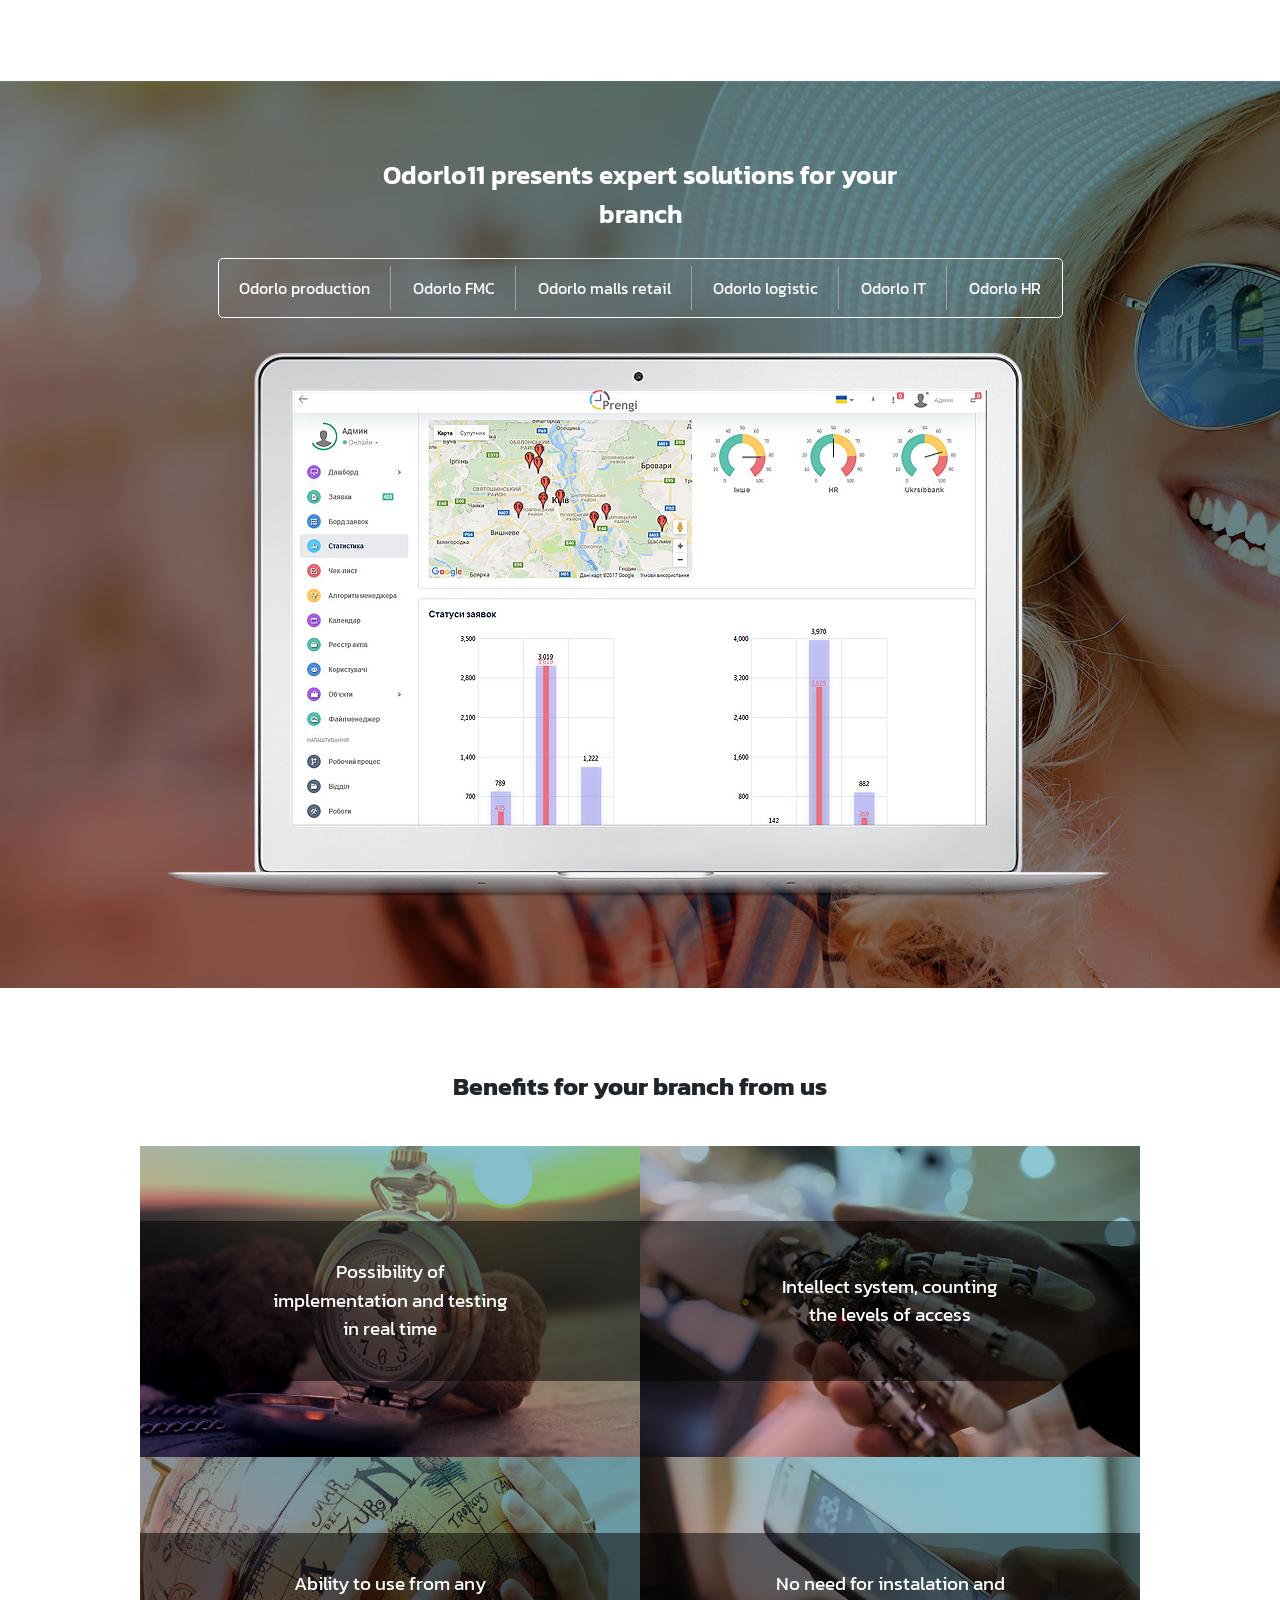
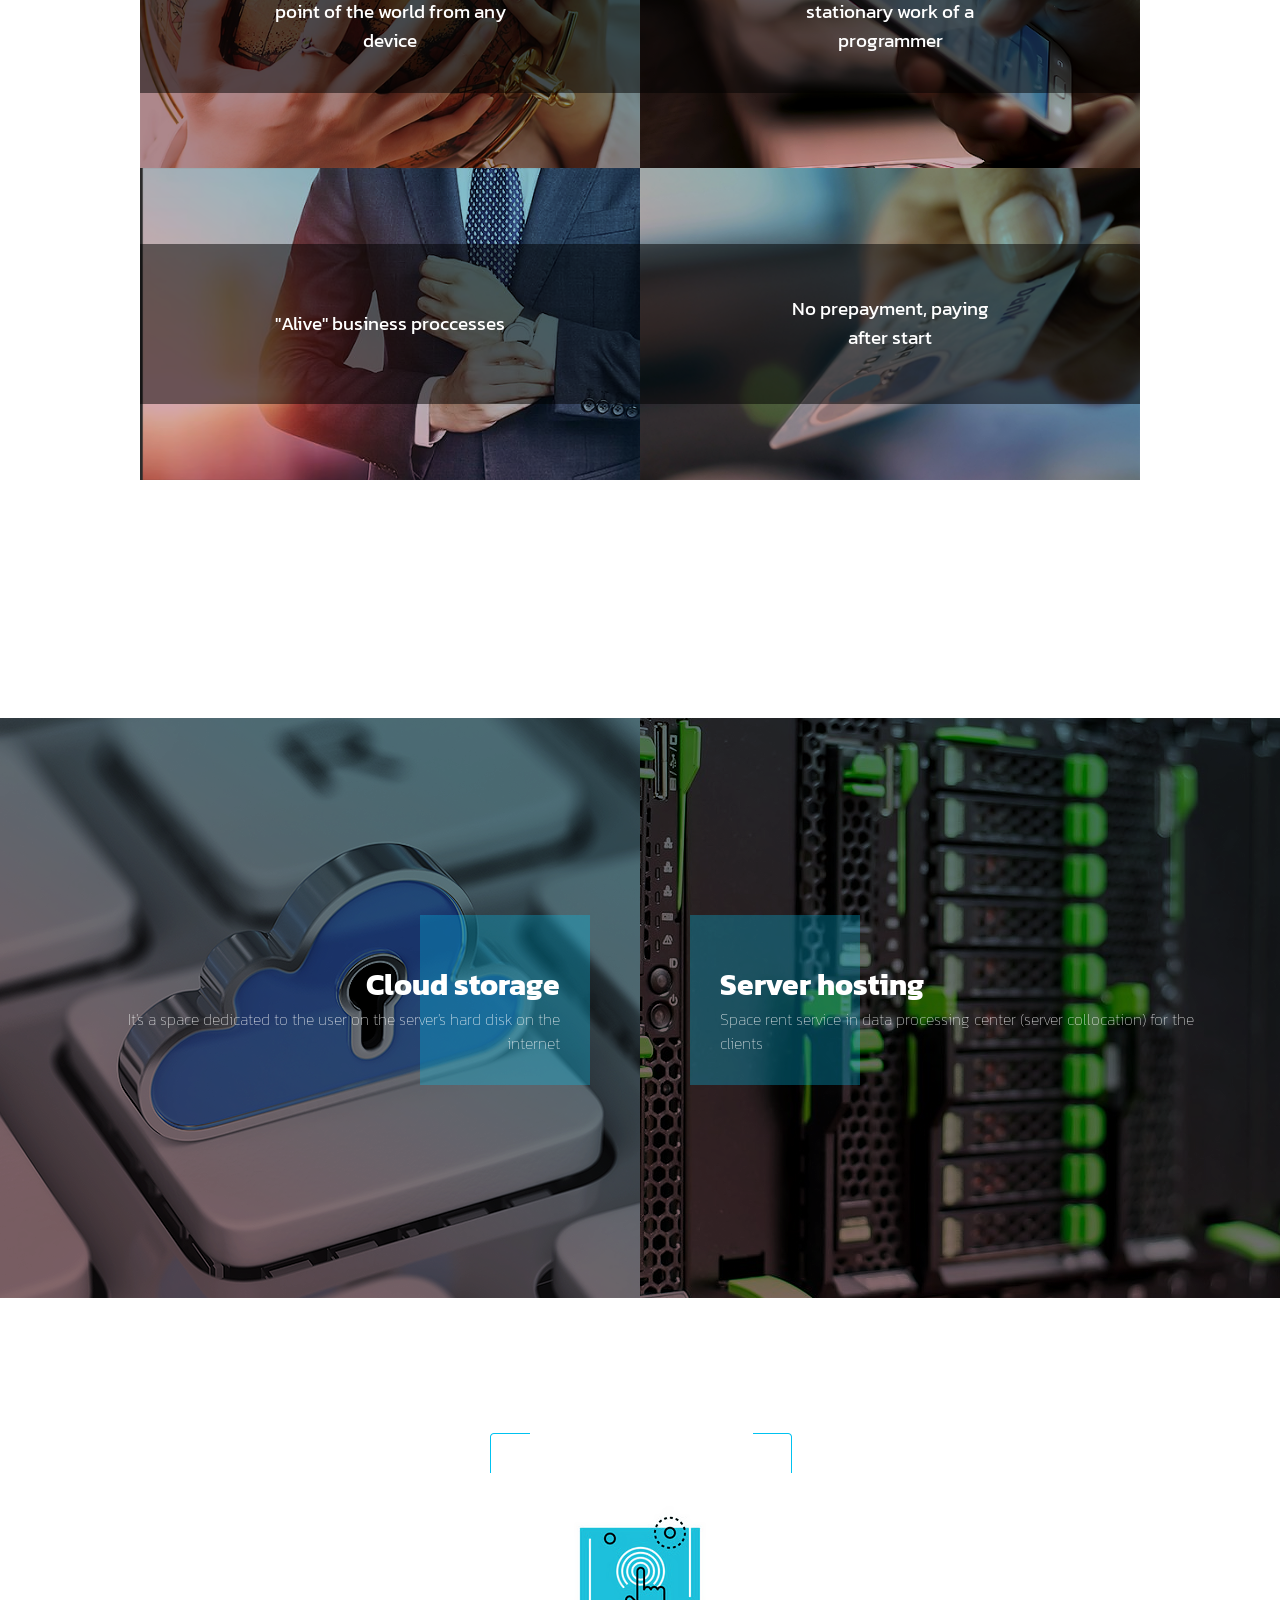
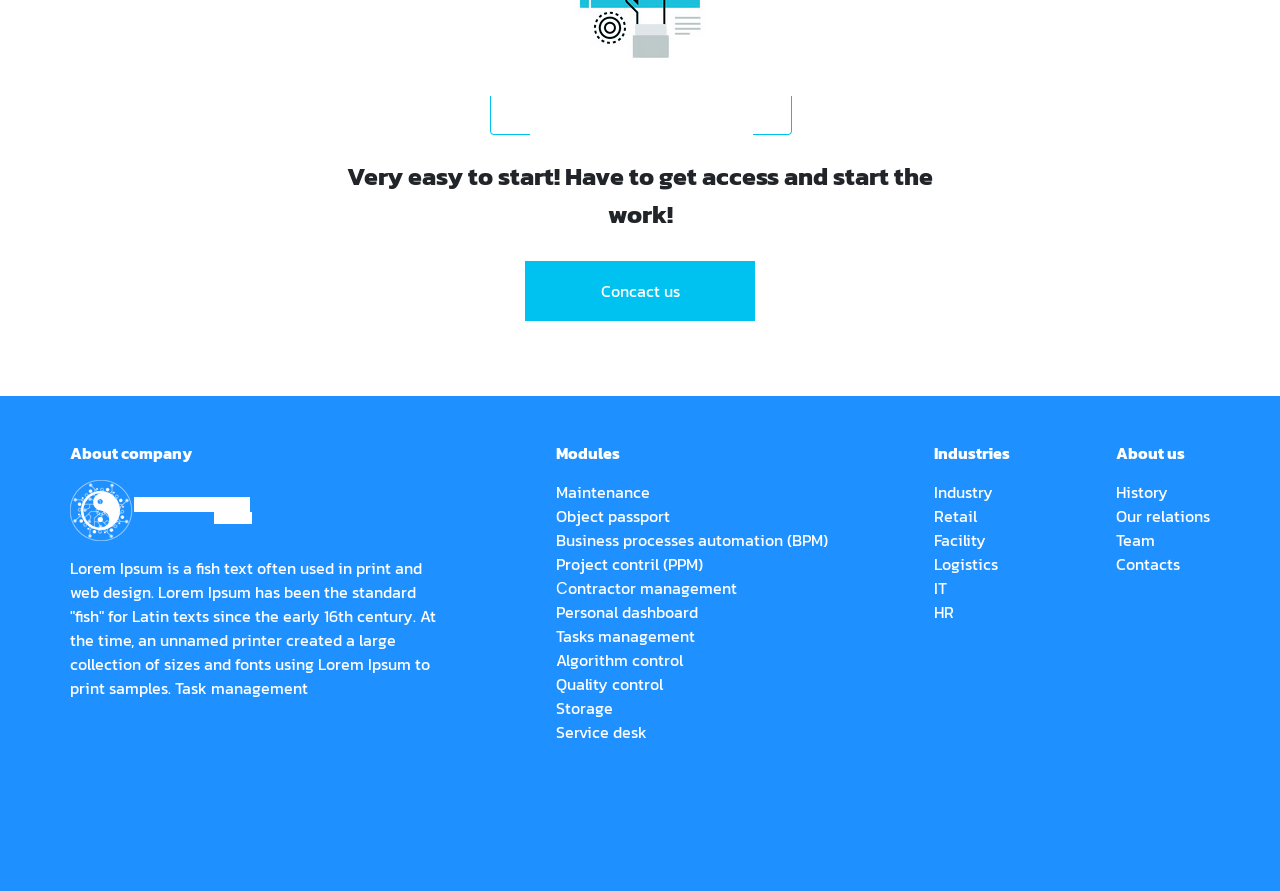
==== commit 48017b63: "footer" ====
--- a/docs/index.html
+++ b/docs/index.html
@@ -33,4 +33,4 @@
                 </div>
             </div>
         </div>
-    </section> --><header class="header"><div class="deli"><div class="deli__div"></div><div class="deli__div"></div><div class="deli__div"></div></div><div class="menu__overlay"><div class="menu__wrapper"><div class="close">X</div><ul class="menu__nav"><li><a href="#">Main</a></li><li><a href="#">Modules</a></li><li><a href="#">Industries</a></li><li><a href="#">About us</a></li><li><a href="#">Our commitments</a></li></ul></div></div><div class="container"><div class="header__menu"><div class="header__logo"><img src="img/logo.png" alt="logo"></div><ul class="header__nav"><li><a href="#">Main</a></li><li><a href="#">Modules</a></li><li><a href="#">Industries</a></li><li><a href="#">About us</a></li><li><a href="#">Our commitments</a></li></ul></div><div class="header__info"><h2 class="header__title">Control your business through Smartphone</h2><div class="header__subtitle">odorlo12 - a platform for transparent business control</div><button class="header__btn">Receive access</button></div><img src="img/phones.png" alt="Phones" class="header__phones"> <img src="img/slider_dots.png" alt="Dots" class="header__dots"></div></header><section class="odorlo12"><div class="container"><div class="odorlo12__wrapper"><div class="odorlo12__elem"><img src="img/odorlo12_1.png" alt=""><div class="odorlo12__text">Don't have operativity in desicion making?</div><img src="img/odorlo12_siman.png" alt="siman" class="odorlo12__siman"></div><div class="odorlo12__elem"><img src="img/odorlo12_2.png" alt=""><div class="odorlo12__text">Don't have counting and service control?</div><img src="img/odorlo12_siman.png" alt="siman" class="odorlo12__siman"></div><div class="odorlo12__elem"><img src="img/odorlo12_3.png" alt=""><div class="odorlo12__text">Hard to make predictions and analyze data?</div><img src="img/odorlo12_siman.png" alt="siman" class="odorlo12__siman"></div></div><div class="odorlo12__arrows"><h2 class="odorlo12__text">With Odorlo11:</h2><img src="img/odorlo12_arrows.png" alt="arrows"></div><div class="odorlo12__wrapper"><div class="odorlo12__elem"><img src="img/odorlo12_5.png" alt=""><div class="odorlo12__text bold">All spendings are planned and written</div><img src="img/odorlo12_siman.png" alt="siman" class="odorlo12__siman"></div><div class="odorlo12__elem"><img src="img/odorlo12_7.png" alt=""><div class="odorlo12__text bold">Correct online data analytics</div><img src="img/odorlo12_siman.png" alt="siman" class="odorlo12__siman"></div><div class="odorlo12__elem"><img src="img/odorlo12_8.png" alt=""><div class="odorlo12__text bold">Simple integration with your any software</div><img src="img/odorlo12_siman.png" alt="siman" class="odorlo12__siman"></div></div></div></section><section class="solutions"><div class="container"><h2 class="solutions__text">Odorlo11 presents expert solutions for your branch</h2><div class="solutions__open"><img src="img/odorlo12_arrows.png" alt=""></div><ul class="solutions__menu"><li><a href="#">Odorlo production</a></li><li><a href="#">Odorlo FMC</a></li><li><a href="#">Odorlo malls retail</a></li><li><a href="#">Odorlo logistic</a></li><li><a href="#">Odorlo IT</a></li><li><a href="#">Odorlo HR</a></li></ul><div class="solutions__img"><img src="img/solutions_img.png" alt="computer"></div></div></section><section class="benefits"><div class="container"><h3 class="benefits__title">Benefits for your branch from us</h3><div class="benefits__wrapper"><div class="benefits__item"><img src="img/benefits_img1.png" alt="clock"><div class="benefits__text">Possibility of implementation and testing in real time</div></div><div class="benefits__item"><img src="img/benefits_img2.png" alt="Robot"><div class="benefits__text">Intellect system, counting the levels of access</div></div><div class="benefits__item"><img src="img/benefits_img3.png" alt="Globus"><div class="benefits__text">Ability to use from any point of the world from any device</div></div><div class="benefits__item"><img src="img/benefits_img5.png" alt="phone"><div class="benefits__text">No need for instalation and stationary work of a programmer</div></div><div class="benefits__item"><img src="img/benefits_img6.png" alt="jacket"><div class="benefits__text">"Alive" business proccesses</div></div><div class="benefits__item"><img src="img/benefits_img7.png" alt="Pay"><div class="benefits__text">No prepayment, paying after start</div></div></div></div></section><section class="options"><div class="options__wrapper"><div class="options__img1"><div class="options__info"><div class="options__title">Cloud storage</div><div class="options__text">It's a space dedicated to the user on the server's hard disk on the internet</div><div class="options__square"></div></div></div><div class="options__img2"><div class="options__info2"><div class="options__title">Server hosting</div><div class="options__text">Space rent service in data processing center (server collocation) for the clients</div><div class="options__square2"></div></div></div></div></section><section class="start"><div class="container"><div class="start__wrapper"><div class="start__img"><img class="start__icon" src="img/start_icon.png" alt="start icon"> <img class="start__brackets" src="img/start_brackets.png" alt="brackets"></div><h3 class="start__title">Very easy to start! Have to get access and start the work!</h3><button class="start__btn">Concact us</button></div></div></section><script src="js/script.js"></script></body></html>+    </section> --><header class="header"><div class="deli"><div class="deli__div"></div><div class="deli__div"></div><div class="deli__div"></div></div><div class="menu__overlay"><div class="menu__wrapper"><div class="close">X</div><ul class="menu__nav"><li><a href="#">Main</a></li><li><a href="#">Modules</a></li><li><a href="#">Industries</a></li><li><a href="#">About us</a></li><li><a href="#">Our commitments</a></li></ul></div></div><div class="container"><div class="header__menu"><div class="header__logo"><img src="img/logo.png" alt="logo"></div><ul class="header__nav"><li><a href="#">Main</a></li><li><a href="#">Modules</a></li><li><a href="#">Industries</a></li><li><a href="#">About us</a></li><li><a href="#">Our commitments</a></li></ul></div><div class="header__info"><h2 class="header__title">Control your business through Smartphone</h2><div class="header__subtitle">odorlo12 - a platform for transparent business control</div><button class="header__btn">Receive access</button></div><img src="img/phones.png" alt="Phones" class="header__phones"> <img src="img/slider_dots.png" alt="Dots" class="header__dots"></div></header><section class="odorlo12"><div class="container"><div class="odorlo12__wrapper"><div class="odorlo12__elem"><img src="img/odorlo12_1.png" alt=""><div class="odorlo12__text">Don't have operativity in desicion making?</div><img src="img/odorlo12_siman.png" alt="siman" class="odorlo12__siman"></div><div class="odorlo12__elem"><img src="img/odorlo12_2.png" alt=""><div class="odorlo12__text">Don't have counting and service control?</div><img src="img/odorlo12_siman.png" alt="siman" class="odorlo12__siman"></div><div class="odorlo12__elem"><img src="img/odorlo12_3.png" alt=""><div class="odorlo12__text">Hard to make predictions and analyze data?</div><img src="img/odorlo12_siman.png" alt="siman" class="odorlo12__siman"></div></div><div class="odorlo12__arrows"><h2 class="odorlo12__text">With Odorlo11:</h2><img src="img/odorlo12_arrows.png" alt="arrows"></div><div class="odorlo12__wrapper"><div class="odorlo12__elem"><img src="img/odorlo12_5.png" alt=""><div class="odorlo12__text bold">All spendings are planned and written</div><img src="img/odorlo12_siman.png" alt="siman" class="odorlo12__siman"></div><div class="odorlo12__elem"><img src="img/odorlo12_7.png" alt=""><div class="odorlo12__text bold">Correct online data analytics</div><img src="img/odorlo12_siman.png" alt="siman" class="odorlo12__siman"></div><div class="odorlo12__elem"><img src="img/odorlo12_8.png" alt=""><div class="odorlo12__text bold">Simple integration with your any software</div><img src="img/odorlo12_siman.png" alt="siman" class="odorlo12__siman"></div></div></div></section><section class="solutions"><div class="container"><h2 class="solutions__text">Odorlo11 presents expert solutions for your branch</h2><div class="solutions__open"><img src="img/odorlo12_arrows.png" alt=""></div><ul class="solutions__menu"><li><a href="#">Odorlo production</a></li><li><a href="#">Odorlo FMC</a></li><li><a href="#">Odorlo malls retail</a></li><li><a href="#">Odorlo logistic</a></li><li><a href="#">Odorlo IT</a></li><li><a href="#">Odorlo HR</a></li></ul><div class="solutions__img"><img src="img/solutions_img.png" alt="computer"></div></div></section><section class="benefits"><div class="container"><h3 class="benefits__title">Benefits for your branch from us</h3><div class="benefits__wrapper"><div class="benefits__item"><img src="img/benefits_img1.png" alt="clock"><div class="benefits__text">Possibility of implementation and testing in real time</div></div><div class="benefits__item"><img src="img/benefits_img2.png" alt="Robot"><div class="benefits__text">Intellect system, counting the levels of access</div></div><div class="benefits__item"><img src="img/benefits_img3.png" alt="Globus"><div class="benefits__text">Ability to use from any point of the world from any device</div></div><div class="benefits__item"><img src="img/benefits_img5.png" alt="phone"><div class="benefits__text">No need for instalation and stationary work of a programmer</div></div><div class="benefits__item"><img src="img/benefits_img6.png" alt="jacket"><div class="benefits__text">"Alive" business proccesses</div></div><div class="benefits__item"><img src="img/benefits_img7.png" alt="Pay"><div class="benefits__text">No prepayment, paying after start</div></div></div></div></section><section class="options"><div class="options__wrapper"><div class="options__img1"><div class="options__info"><div class="options__title">Cloud storage</div><div class="options__text">It's a space dedicated to the user on the server's hard disk on the internet</div><div class="options__square"></div></div></div><div class="options__img2"><div class="options__info2"><div class="options__title">Server hosting</div><div class="options__text">Space rent service in data processing center (server collocation) for the clients</div><div class="options__square2"></div></div></div></div></section><section class="start"><div class="container"><div class="start__wrapper"><div class="start__img"><img class="start__icon" src="img/start_icon.png" alt="start icon"> <img class="start__brackets" src="img/start_brackets.png" alt="brackets"></div><h3 class="start__title">Very easy to start! Have to get access and start the work!</h3><button class="start__btn">Concact us</button></div></div></section><footer class="footer"><div class="container"><div class="footer__wrapper"><div class="footer__item"><div class="footer__title">About company</div><div class="footer__logo"><img src="img/footer_logo.png" alt="footer logo"></div><div class="footer__text">Lorem Ipsum is a fish text often used in print and web design. Lorem Ipsum has been the standard "fish" for Latin texts since the early 16th century. At the time, an unnamed printer created a large collection of sizes and fonts using Lorem Ipsum to print samples. Task management</div></div><div class="footer__item"><div class="footer__title">Modules</div><ul class="footer__list"><li><a href="#">Maintenance</a></li><li><a href="#">Object passport</a></li><li><a href="#">Business processes automation (BPM)</a></li><li><a href="#">Project contril (PPM)</a></li><li><a href="#">Сontractor management</a></li><li><a href="#">Personal dashboard</a></li><li><a href="#">Tasks management</a></li><li><a href="#">Algorithm control</a></li><li><a href="#">Quality control</a></li><li><a href="#">Storage</a></li><li><a href="#">Service desk</a></li></ul></div><div class="footer__item"><div class="footer__title">Industries</div><ul class="footer__list"><li><a href="#">Industry</a></li><li><a href="#">Retail</a></li><li><a href="#">Facility</a></li><li><a href="#">Logistics</a></li><li><a href="#">IT</a></li><li><a href="#">HR</a></li></ul></div><div class="footer__item"><div class="footer__title">About us</div><ul class="footer__list"><li><a href="#">History</a></li><li><a href="#">Our relations</a></li><li><a href="#">Team</a></li><li><a href="#">Contacts</a></li></ul></div></div></div></footer><script src="js/script.js"></script></body></html>
--- a/docs/css/style.min.css
+++ b/docs/css/style.min.css
@@ -4,4 +4,4 @@
  * Copyright 2011-2019 Twitter, Inc.
  * Licensed under MIT (https://github.com/twbs/bootstrap/blob/master/LICENSE)
  * Forked from Normalize.css, licensed MIT (https://github.com/necolas/normalize.css/blob/master/LICENSE.md)
- */@import url(https://fonts.googleapis.com/css2?family=Kanit:ital,wght@0,300;0,800;1,500&display=swap);*,::after,::before{box-sizing:border-box}html{font-family:sans-serif;line-height:1.15;-webkit-text-size-adjust:100%;-webkit-tap-highlight-color:transparent}article,aside,figcaption,figure,footer,header,hgroup,main,nav,section{display:block}body{margin:0;font-family:-apple-system,BlinkMacSystemFont,"Segoe UI",Roboto,"Helvetica Neue",Arial,"Noto Sans",sans-serif,"Apple Color Emoji","Segoe UI Emoji","Segoe UI Symbol","Noto Color Emoji";font-size:1rem;font-weight:400;line-height:1.5;color:#212529;text-align:left;background-color:#fff}[tabindex="-1"]:focus{outline:0!important}hr{box-sizing:content-box;height:0;overflow:visible}h1,h2,h3,h4,h5,h6{margin-top:0;margin-bottom:.5rem}p{margin-top:0;margin-bottom:1rem}abbr[data-original-title],abbr[title]{text-decoration:underline;-webkit-text-decoration:underline dotted;text-decoration:underline dotted;cursor:help;border-bottom:0;-webkit-text-decoration-skip-ink:none;text-decoration-skip-ink:none}address{margin-bottom:1rem;font-style:normal;line-height:inherit}dl,ol,ul{margin-top:0;margin-bottom:1rem}ol ol,ol ul,ul ol,ul ul{margin-bottom:0}dt{font-weight:700}dd{margin-bottom:.5rem;margin-left:0}blockquote{margin:0 0 1rem}b,strong{font-weight:bolder}small{font-size:80%}sub,sup{position:relative;font-size:75%;line-height:0;vertical-align:baseline}sub{bottom:-.25em}sup{top:-.5em}a{color:#007bff;text-decoration:none;background-color:transparent}a:hover{color:#0056b3;text-decoration:underline}a:not([href]):not([tabindex]){color:inherit;text-decoration:none}a:not([href]):not([tabindex]):focus,a:not([href]):not([tabindex]):hover{color:inherit;text-decoration:none}a:not([href]):not([tabindex]):focus{outline:0}code,kbd,pre,samp{font-family:SFMono-Regular,Menlo,Monaco,Consolas,"Liberation Mono","Courier New",monospace;font-size:1em}pre{margin-top:0;margin-bottom:1rem;overflow:auto}figure{margin:0 0 1rem}img{vertical-align:middle;border-style:none}svg{overflow:hidden;vertical-align:middle}table{border-collapse:collapse}caption{padding-top:.75rem;padding-bottom:.75rem;color:#6c757d;text-align:left;caption-side:bottom}th{text-align:inherit}label{display:inline-block;margin-bottom:.5rem}button{border-radius:0}button:focus{outline:1px dotted;outline:5px auto -webkit-focus-ring-color}button,input,optgroup,select,textarea{margin:0;font-family:inherit;font-size:inherit;line-height:inherit}button,input{overflow:visible}button,select{text-transform:none}select{word-wrap:normal}[type=button],[type=reset],[type=submit],button{-webkit-appearance:button}[type=button]:not(:disabled),[type=reset]:not(:disabled),[type=submit]:not(:disabled),button:not(:disabled){cursor:pointer}[type=button]::-moz-focus-inner,[type=reset]::-moz-focus-inner,[type=submit]::-moz-focus-inner,button::-moz-focus-inner{padding:0;border-style:none}input[type=checkbox],input[type=radio]{box-sizing:border-box;padding:0}input[type=date],input[type=datetime-local],input[type=month],input[type=time]{-webkit-appearance:listbox}textarea{overflow:auto;resize:vertical}fieldset{min-width:0;padding:0;margin:0;border:0}legend{display:block;width:100%;max-width:100%;padding:0;margin-bottom:.5rem;font-size:1.5rem;line-height:inherit;color:inherit;white-space:normal}progress{vertical-align:baseline}[type=number]::-webkit-inner-spin-button,[type=number]::-webkit-outer-spin-button{height:auto}[type=search]{outline-offset:-2px;-webkit-appearance:none}[type=search]::-webkit-search-decoration{-webkit-appearance:none}::-webkit-file-upload-button{font:inherit;-webkit-appearance:button}output{display:inline-block}summary{display:list-item;cursor:pointer}template{display:none}[hidden]{display:none!important}*{font-family:Kanit,sans-serif;margin:0;padding:0}.container{max-width:1140px;margin:0 auto}.flags{min-height:85px;padding:20px 0}.flags__wrapper{display:grid;grid-template-columns:repeat(5,200px);-webkit-box-pack:justify;justify-content:space-between;padding:0 20px}.flags__elem{display:grid;grid-template-columns:repeat(2,auto);grid-template-rows:repeat(2,10px);gap:10px 20px;-webkit-box-pack:left;justify-content:left}.flags__img{grid-row:1/4;align-self:baseline}.flags__country{font-weight:800;font-size:12px}.flags__info{font-size:10px}.flags__contacts{font-size:10px}.header{min-height:695px;background:url(../img/header_bg.png) center center/cover;padding:35px 0 190px 0;position:relative}.header__menu{display:-webkit-box;display:flex;-webkit-box-pack:justify;justify-content:space-between;-webkit-box-align:end;align-items:flex-end}.header__nav{display:-webkit-box;display:flex;width:500px;justify-content:space-around;margin-bottom:10px}.header__nav li{list-style-type:none}.header__nav li a{text-decoration:none;color:#fff}.header__nav li a:hover{color:#00c2f0}.header__info{color:#fff;width:500px;margin-top:150px}.header__title{font-weight:800;font-size:35px;line-height:45px}.header__subtitle{font-weight:500}.header__btn{color:#fff;background-color:#00c2f0;border:none;padding:15px 25px;margin-top:20px}.header__btn:hover{background-color:#1e90ff}.header__phones{display:block;position:absolute;bottom:0;right:100px}.header__dots{position:absolute;left:50%;bottom:60px;-webkit-transform:translateX(-50%);transform:translateX(-50%)}.menu__overlay{width:100%;height:100%;background-color:rgba(0,0,0,.5);position:absolute;top:0;z-index:20;opacity:0;visibility:hidden;-webkit-transition:all .6s;transition:all .6s}.menu__wrapper{background-color:#1e90ff;height:100%;width:300px;position:fixed;left:100%;-webkit-transition:all .6s;transition:all .6s}.menu__nav{padding:50px 20px}.menu__nav li{list-style-type:none;margin-top:25px}.menu__nav li a{color:#fff;font-size:30px}.deli{width:40px;height:30px;position:absolute;right:30px;top:30px;display:-webkit-box;display:flex;-webkit-box-pack:justify;justify-content:space-between;-webkit-box-orient:vertical;-webkit-box-direction:normal;flex-direction:column;cursor:pointer;display:none}.deli__div{width:100%;height:3px;background-color:#fff}.active{visibility:visible;opacity:1}.wrapper_active{left:0}.close{position:absolute;color:#fff;font-size:20px;right:10px;top:3px;-webkit-transform:scaleX(1.4);transform:scaleX(1.4);cursor:pointer}.odorlo12{min-height:985px;padding:80px 0}.odorlo12__wrapper{display:-webkit-box;display:flex;justify-content:space-around;text-align:center;flex-wrap:wrap}.odorlo12__elem{padding:30px 0;border:1px solid #d4d4d4;position:relative;width:360px;overflow:hidden;margin-top:20px}.odorlo12__elem img{display:block;margin:0 auto}.odorlo12__siman{position:absolute;right:-35px;bottom:-35px}.odorlo12__arrows{width:230px;text-align:center;margin:30px auto}.odorlo12 .bold{font-weight:800}.solutions{min-height:880px;padding:75px 0;background:url(../img/solutions_bg.png) center center/cover}.solutions__text{text-align:center;margin:0 auto;font-weight:600;width:600px;font-size:26px;color:#fff}.solutions__menu{display:-webkit-box;display:flex;width:845px;margin:0 auto;border:1px solid #fff;border-radius:5px;height:60px;margin-top:25px;justify-content:space-around;-webkit-box-align:center;align-items:center;-webkit-transition:1s all;transition:1s all}.solutions__menu li{list-style-type:none;border-right:1px solid #a0a0a0;padding:10px 20px;-webkit-transition:.5s all;transition:.5s all}.solutions__menu li:nth-last-child(1){border:none}.solutions__menu li:hover{padding:0 20px}.solutions__menu li a{text-decoration:none;color:#fff;-webkit-transition:.5s all;transition:.5s all}.solutions__menu li a:hover{color:#00c2f0}.solutions__img{margin:35px auto 0 auto;width:950px}.solutions__open{margin:15px auto 0 auto;width:100px;display:-webkit-box;display:flex;-webkit-box-pack:center;justify-content:center;-webkit-transition:.5s all;transition:.5s all;cursor:pointer}.solutions__open img{width:90px}.solutions .solutions__active{height:350px!important;opacity:1!important}.arrows__opposite{-webkit-transform:rotate(180deg);transform:rotate(180deg)}.benefits{min-height:1330px;padding:80px 80px}.benefits__title{text-align:center;margin-bottom:40px;font-size:25px}.benefits__wrapper{width:1000px;display:-webkit-box;display:flex;flex-wrap:wrap;margin:0 auto;-webkit-box-pack:center;justify-content:center}.benefits__item{width:500px;position:relative}.benefits__item img{display:block;width:100%;position:relative;z-index:0}.benefits__text{position:absolute;width:100%;height:160px;font-size:19px;background-color:rgba(0,0,0,.5);z-index:1;top:50%;display:-webkit-box;display:flex;-webkit-box-align:center;align-items:center;-webkit-box-pack:center;justify-content:center;color:#fff;-webkit-transform:translateY(-50%);transform:translateY(-50%);padding:40px 130px;text-align:center}.options{height:580px}.options__wrapper{display:-webkit-box;display:flex;height:100%}.options__img1{height:100%;width:100%;background:url(../img/options_img1.png) center center/cover;display:-webkit-box;display:flex;-webkit-box-align:center;align-items:center;-webkit-box-pack:end;justify-content:flex-end}.options__img2{height:100%;width:100%;background:url(../img/options_img2.png) center center/cover;display:-webkit-box;display:flex;-webkit-box-align:center;align-items:center;-webkit-box-pack:start;justify-content:flex-start}.options__info{color:#fff;text-align:right;width:480px;margin-right:80px;position:relative}.options__info2{color:#fff;text-align:left;width:480px;position:relative;margin-left:80px}.options__title{font-size:30px;font-weight:700;position:relative;z-index:3}.options__text{font-weight:lighter;position:relative;z-index:3}.options__square{width:170px;height:170px;position:absolute;background-color:rgba(0,194,240,.3);right:-30px;bottom:-30px;z-index:0}.options__square2{width:170px;height:170px;position:absolute;background-color:rgba(0,194,240,.3);left:-30px;bottom:-30px;z-index:0}.start{min-height:690px;padding:170px 0 75px 0}.start__wrapper{width:600px;display:-webkit-box;display:flex;-webkit-box-pack:center;justify-content:center;-webkit-box-orient:vertical;-webkit-box-direction:normal;flex-direction:column;margin:0 auto}.start__img{position:relative;width:300px;display:-webkit-box;display:flex;-webkit-box-pack:center;justify-content:center;margin:0 auto}.start__brackets{position:absolute;top:-35px;left:0;-webkit-transition:all 1s;transition:all 1s;cursor:pointer}.start__brackets:hover{-webkit-transform:scale(.65);transform:scale(.65)}.start__icon{display:block}.start__title{font-size:25px;text-align:center;margin-top:50px}.start__btn{margin:20px auto 0 auto;width:230px;height:60px;color:#fff;background-color:#00c2f0;border:none;padding:15px 25px;cursor:pointer}.start__btn:hover{background-color:#1e90ff}@media (max-width:1200px){.flags{display:none}.header .header__phones{display:none}.header .header__info{margin:150px auto 0 auto}.container{padding:0 15px}.odorlo12__wrapper{-webkit-box-pack:space-evenly;justify-content:space-evenly}.solutions__menu{width:100%;-webkit-transition:1s all;transition:1s all}.solutions__img{width:100%!important}.solutions__img img{width:100%}.benefits__wrapper{width:100%}.benefits__wrapper .benefits__item{margin-bottom:20px}.options__wrapper{-webkit-box-orient:vertical;-webkit-box-direction:normal;flex-direction:column}.options__img1,.options__img2{-webkit-box-pack:center;justify-content:center}.start{padding-top:100px}.start__wrapper{width:100%}}@media (min-width:992px){.solutions__open{display:none}}@media (max-width:992px){.solutions .solutions__menu{-webkit-box-orient:vertical;-webkit-box-direction:normal;flex-direction:column;width:300px;height:0;overflow:hidden;opacity:0}.solutions .solutions__menu li{border:none}.solutions .solutions__menu li:hover{padding:10px 20px}.solutions__text{width:100%}}@media (max-width:768px){.header__nav{display:none}.deli{display:-webkit-box;display:flex}.benefits__text{padding:10px 10px;height:100%}}@media (max-width:576px){.header__info{width:100%}.benefits{min-height:100%;padding-bottom:10px}.benefits__text{font-size:15px}.solutions{min-height:660px}}+ */@import url(https://fonts.googleapis.com/css2?family=Kanit:ital,wght@0,300;0,800;1,500&display=swap);*,::after,::before{box-sizing:border-box}html{font-family:sans-serif;line-height:1.15;-webkit-text-size-adjust:100%;-webkit-tap-highlight-color:transparent}article,aside,figcaption,figure,footer,header,hgroup,main,nav,section{display:block}body{margin:0;font-family:-apple-system,BlinkMacSystemFont,"Segoe UI",Roboto,"Helvetica Neue",Arial,"Noto Sans",sans-serif,"Apple Color Emoji","Segoe UI Emoji","Segoe UI Symbol","Noto Color Emoji";font-size:1rem;font-weight:400;line-height:1.5;color:#212529;text-align:left;background-color:#fff}[tabindex="-1"]:focus{outline:0!important}hr{box-sizing:content-box;height:0;overflow:visible}h1,h2,h3,h4,h5,h6{margin-top:0;margin-bottom:.5rem}p{margin-top:0;margin-bottom:1rem}abbr[data-original-title],abbr[title]{text-decoration:underline;-webkit-text-decoration:underline dotted;text-decoration:underline dotted;cursor:help;border-bottom:0;-webkit-text-decoration-skip-ink:none;text-decoration-skip-ink:none}address{margin-bottom:1rem;font-style:normal;line-height:inherit}dl,ol,ul{margin-top:0;margin-bottom:1rem}ol ol,ol ul,ul ol,ul ul{margin-bottom:0}dt{font-weight:700}dd{margin-bottom:.5rem;margin-left:0}blockquote{margin:0 0 1rem}b,strong{font-weight:bolder}small{font-size:80%}sub,sup{position:relative;font-size:75%;line-height:0;vertical-align:baseline}sub{bottom:-.25em}sup{top:-.5em}a{color:#007bff;text-decoration:none;background-color:transparent}a:hover{color:#0056b3;text-decoration:underline}a:not([href]):not([tabindex]){color:inherit;text-decoration:none}a:not([href]):not([tabindex]):focus,a:not([href]):not([tabindex]):hover{color:inherit;text-decoration:none}a:not([href]):not([tabindex]):focus{outline:0}code,kbd,pre,samp{font-family:SFMono-Regular,Menlo,Monaco,Consolas,"Liberation Mono","Courier New",monospace;font-size:1em}pre{margin-top:0;margin-bottom:1rem;overflow:auto}figure{margin:0 0 1rem}img{vertical-align:middle;border-style:none}svg{overflow:hidden;vertical-align:middle}table{border-collapse:collapse}caption{padding-top:.75rem;padding-bottom:.75rem;color:#6c757d;text-align:left;caption-side:bottom}th{text-align:inherit}label{display:inline-block;margin-bottom:.5rem}button{border-radius:0}button:focus{outline:1px dotted;outline:5px auto -webkit-focus-ring-color}button,input,optgroup,select,textarea{margin:0;font-family:inherit;font-size:inherit;line-height:inherit}button,input{overflow:visible}button,select{text-transform:none}select{word-wrap:normal}[type=button],[type=reset],[type=submit],button{-webkit-appearance:button}[type=button]:not(:disabled),[type=reset]:not(:disabled),[type=submit]:not(:disabled),button:not(:disabled){cursor:pointer}[type=button]::-moz-focus-inner,[type=reset]::-moz-focus-inner,[type=submit]::-moz-focus-inner,button::-moz-focus-inner{padding:0;border-style:none}input[type=checkbox],input[type=radio]{box-sizing:border-box;padding:0}input[type=date],input[type=datetime-local],input[type=month],input[type=time]{-webkit-appearance:listbox}textarea{overflow:auto;resize:vertical}fieldset{min-width:0;padding:0;margin:0;border:0}legend{display:block;width:100%;max-width:100%;padding:0;margin-bottom:.5rem;font-size:1.5rem;line-height:inherit;color:inherit;white-space:normal}progress{vertical-align:baseline}[type=number]::-webkit-inner-spin-button,[type=number]::-webkit-outer-spin-button{height:auto}[type=search]{outline-offset:-2px;-webkit-appearance:none}[type=search]::-webkit-search-decoration{-webkit-appearance:none}::-webkit-file-upload-button{font:inherit;-webkit-appearance:button}output{display:inline-block}summary{display:list-item;cursor:pointer}template{display:none}[hidden]{display:none!important}*{font-family:Kanit,sans-serif;margin:0;padding:0}.container{max-width:1140px;margin:0 auto}.flags{min-height:85px;padding:20px 0}.flags__wrapper{display:grid;grid-template-columns:repeat(5,200px);-webkit-box-pack:justify;justify-content:space-between;padding:0 20px}.flags__elem{display:grid;grid-template-columns:repeat(2,auto);grid-template-rows:repeat(2,10px);gap:10px 20px;-webkit-box-pack:left;justify-content:left}.flags__img{grid-row:1/4;align-self:baseline}.flags__country{font-weight:800;font-size:12px}.flags__info{font-size:10px}.flags__contacts{font-size:10px}.header{min-height:695px;background:url(../img/header_bg.png) center center/cover;padding:35px 0 190px 0;position:relative}.header__menu{display:-webkit-box;display:flex;-webkit-box-pack:justify;justify-content:space-between;-webkit-box-align:end;align-items:flex-end}.header__nav{display:-webkit-box;display:flex;width:500px;justify-content:space-around;margin-bottom:10px}.header__nav li{list-style-type:none}.header__nav li a{text-decoration:none;color:#fff}.header__nav li a:hover{color:#00c2f0}.header__info{color:#fff;width:500px;margin-top:150px}.header__title{font-weight:800;font-size:35px;line-height:45px}.header__subtitle{font-weight:500}.header__btn{color:#fff;background-color:#00c2f0;border:none;padding:15px 25px;margin-top:20px}.header__btn:hover{background-color:#1e90ff}.header__phones{display:block;position:absolute;bottom:0;right:100px}.header__dots{position:absolute;left:50%;bottom:60px;-webkit-transform:translateX(-50%);transform:translateX(-50%)}.menu__overlay{width:100%;height:100%;background-color:rgba(0,0,0,.5);position:absolute;top:0;z-index:20;opacity:0;visibility:hidden;-webkit-transition:all .6s;transition:all .6s}.menu__wrapper{background-color:#1e90ff;height:100%;width:300px;position:fixed;left:100%;-webkit-transition:all .6s;transition:all .6s}.menu__nav{padding:50px 20px}.menu__nav li{list-style-type:none;margin-top:25px}.menu__nav li a{color:#fff;font-size:30px}.deli{width:40px;height:30px;position:absolute;right:30px;top:30px;display:-webkit-box;display:flex;-webkit-box-pack:justify;justify-content:space-between;-webkit-box-orient:vertical;-webkit-box-direction:normal;flex-direction:column;cursor:pointer;display:none}.deli__div{width:100%;height:3px;background-color:#fff}.active{visibility:visible;opacity:1}.wrapper_active{left:0}.close{position:absolute;color:#fff;font-size:20px;right:10px;top:3px;-webkit-transform:scaleX(1.4);transform:scaleX(1.4);cursor:pointer}.odorlo12{min-height:985px;padding:80px 0}.odorlo12__wrapper{display:-webkit-box;display:flex;justify-content:space-around;text-align:center;flex-wrap:wrap}.odorlo12__elem{padding:30px 0;border:1px solid #d4d4d4;position:relative;width:360px;overflow:hidden;margin-top:20px}.odorlo12__elem img{display:block;margin:0 auto}.odorlo12__siman{position:absolute;right:-35px;bottom:-35px}.odorlo12__arrows{width:230px;text-align:center;margin:30px auto}.odorlo12 .bold{font-weight:800}.solutions{min-height:880px;padding:75px 0;background:url(../img/solutions_bg.png) center center/cover}.solutions__text{text-align:center;margin:0 auto;font-weight:600;width:600px;font-size:26px;color:#fff}.solutions__menu{display:-webkit-box;display:flex;width:845px;margin:0 auto;border:1px solid #fff;border-radius:5px;height:60px;margin-top:25px;justify-content:space-around;-webkit-box-align:center;align-items:center;-webkit-transition:1s all;transition:1s all}.solutions__menu li{list-style-type:none;border-right:1px solid #a0a0a0;padding:10px 20px;-webkit-transition:.5s all;transition:.5s all}.solutions__menu li:nth-last-child(1){border:none}.solutions__menu li:hover{padding:0 20px}.solutions__menu li a{text-decoration:none;color:#fff;-webkit-transition:.5s all;transition:.5s all}.solutions__menu li a:hover{color:#00c2f0}.solutions__img{margin:35px auto 0 auto;width:950px}.solutions__open{margin:15px auto 0 auto;width:100px;display:-webkit-box;display:flex;-webkit-box-pack:center;justify-content:center;-webkit-transition:.5s all;transition:.5s all;cursor:pointer}.solutions__open img{width:90px}.solutions .solutions__active{height:350px!important;opacity:1!important}.arrows__opposite{-webkit-transform:rotate(180deg);transform:rotate(180deg)}.benefits{min-height:1330px;padding:80px 80px}.benefits__title{text-align:center;margin-bottom:40px;font-size:25px}.benefits__wrapper{width:1000px;display:-webkit-box;display:flex;flex-wrap:wrap;margin:0 auto;-webkit-box-pack:center;justify-content:center}.benefits__item{width:500px;position:relative}.benefits__item img{display:block;width:100%;position:relative;z-index:0}.benefits__text{position:absolute;width:100%;height:160px;font-size:19px;background-color:rgba(0,0,0,.5);z-index:1;top:50%;display:-webkit-box;display:flex;-webkit-box-align:center;align-items:center;-webkit-box-pack:center;justify-content:center;color:#fff;-webkit-transform:translateY(-50%);transform:translateY(-50%);padding:40px 130px;text-align:center}.options{height:580px}.options__wrapper{display:-webkit-box;display:flex;height:100%}.options__img1{height:100%;width:100%;background:url(../img/options_img1.png) center center/cover;display:-webkit-box;display:flex;-webkit-box-align:center;align-items:center;-webkit-box-pack:end;justify-content:flex-end}.options__img2{height:100%;width:100%;background:url(../img/options_img2.png) center center/cover;display:-webkit-box;display:flex;-webkit-box-align:center;align-items:center;-webkit-box-pack:start;justify-content:flex-start}.options__info{color:#fff;text-align:right;width:480px;margin-right:80px;position:relative}.options__info2{color:#fff;text-align:left;width:480px;position:relative;margin-left:80px}.options__title{font-size:30px;font-weight:700;position:relative;z-index:3}.options__text{font-weight:lighter;position:relative;z-index:3}.options__square{width:170px;height:170px;position:absolute;background-color:rgba(0,194,240,.3);right:-30px;bottom:-30px;z-index:0}.options__square2{width:170px;height:170px;position:absolute;background-color:rgba(0,194,240,.3);left:-30px;bottom:-30px;z-index:0}.start{min-height:690px;padding:170px 0 75px 0}.start__wrapper{width:600px;display:-webkit-box;display:flex;-webkit-box-pack:center;justify-content:center;-webkit-box-orient:vertical;-webkit-box-direction:normal;flex-direction:column;margin:0 auto}.start__img{position:relative;width:300px;display:-webkit-box;display:flex;-webkit-box-pack:center;justify-content:center;margin:0 auto}.start__brackets{position:absolute;top:-35px;left:0;-webkit-transition:all 1s;transition:all 1s;cursor:pointer}.start__brackets:hover{-webkit-transform:scale(.65);transform:scale(.65)}.start__icon{display:block}.start__title{font-size:25px;text-align:center;margin-top:50px}.start__btn{margin:20px auto 0 auto;width:230px;height:60px;color:#fff;background-color:#00c2f0;border:none;padding:15px 25px;cursor:pointer}.start__btn:hover{background-color:#1e90ff}.footer{min-height:495px;background-color:#1e90ff;padding:45px 0 40px 0}.footer__wrapper{color:#fff;display:-webkit-box;display:flex;-webkit-box-pack:justify;justify-content:space-between}.footer__list li{list-style-type:none}.footer__list li a{color:#fff}.footer__title{margin-bottom:15px;font-weight:700}.footer__text{width:380px;margin-top:15px}@media (max-width:1200px){.flags{display:none}.header .header__phones{display:none}.header .header__info{margin:150px auto 0 auto}.container{padding:0 15px}.odorlo12__wrapper{-webkit-box-pack:space-evenly;justify-content:space-evenly}.solutions__menu{width:100%;-webkit-transition:1s all;transition:1s all}.solutions__img{width:100%!important}.solutions__img img{width:100%}.benefits__wrapper{width:100%}.benefits__wrapper .benefits__item{margin-bottom:20px}.options__wrapper{-webkit-box-orient:vertical;-webkit-box-direction:normal;flex-direction:column}.options__img1,.options__img2{-webkit-box-pack:center;justify-content:center}.start{padding-top:100px}.start__wrapper{width:100%}}@media (min-width:992px){.solutions__open{display:none}}@media (max-width:992px){.solutions .solutions__menu{-webkit-box-orient:vertical;-webkit-box-direction:normal;flex-direction:column;width:300px;height:0;overflow:hidden;opacity:0}.solutions .solutions__menu li{border:none}.solutions .solutions__menu li:hover{padding:10px 20px}.solutions__text{width:100%}.footer__wrapper{flex-wrap:wrap;margin:0 auto;width:100%;-webkit-box-pack:space-evenly;justify-content:space-evenly}.footer__item{width:50%;text-align:center}.footer__text{width:100%}}@media (max-width:768px){.header__nav{display:none}.deli{display:-webkit-box;display:flex}.benefits__text{padding:10px 10px;height:100%}.footer__wrapper{-webkit-box-orient:vertical;-webkit-box-direction:normal;flex-direction:column;-webkit-box-align:center;align-items:center}}@media (max-width:576px){.header__info{width:100%}.benefits{min-height:100%;padding-bottom:10px}.benefits__text{font-size:15px}.solutions{min-height:660px}}
